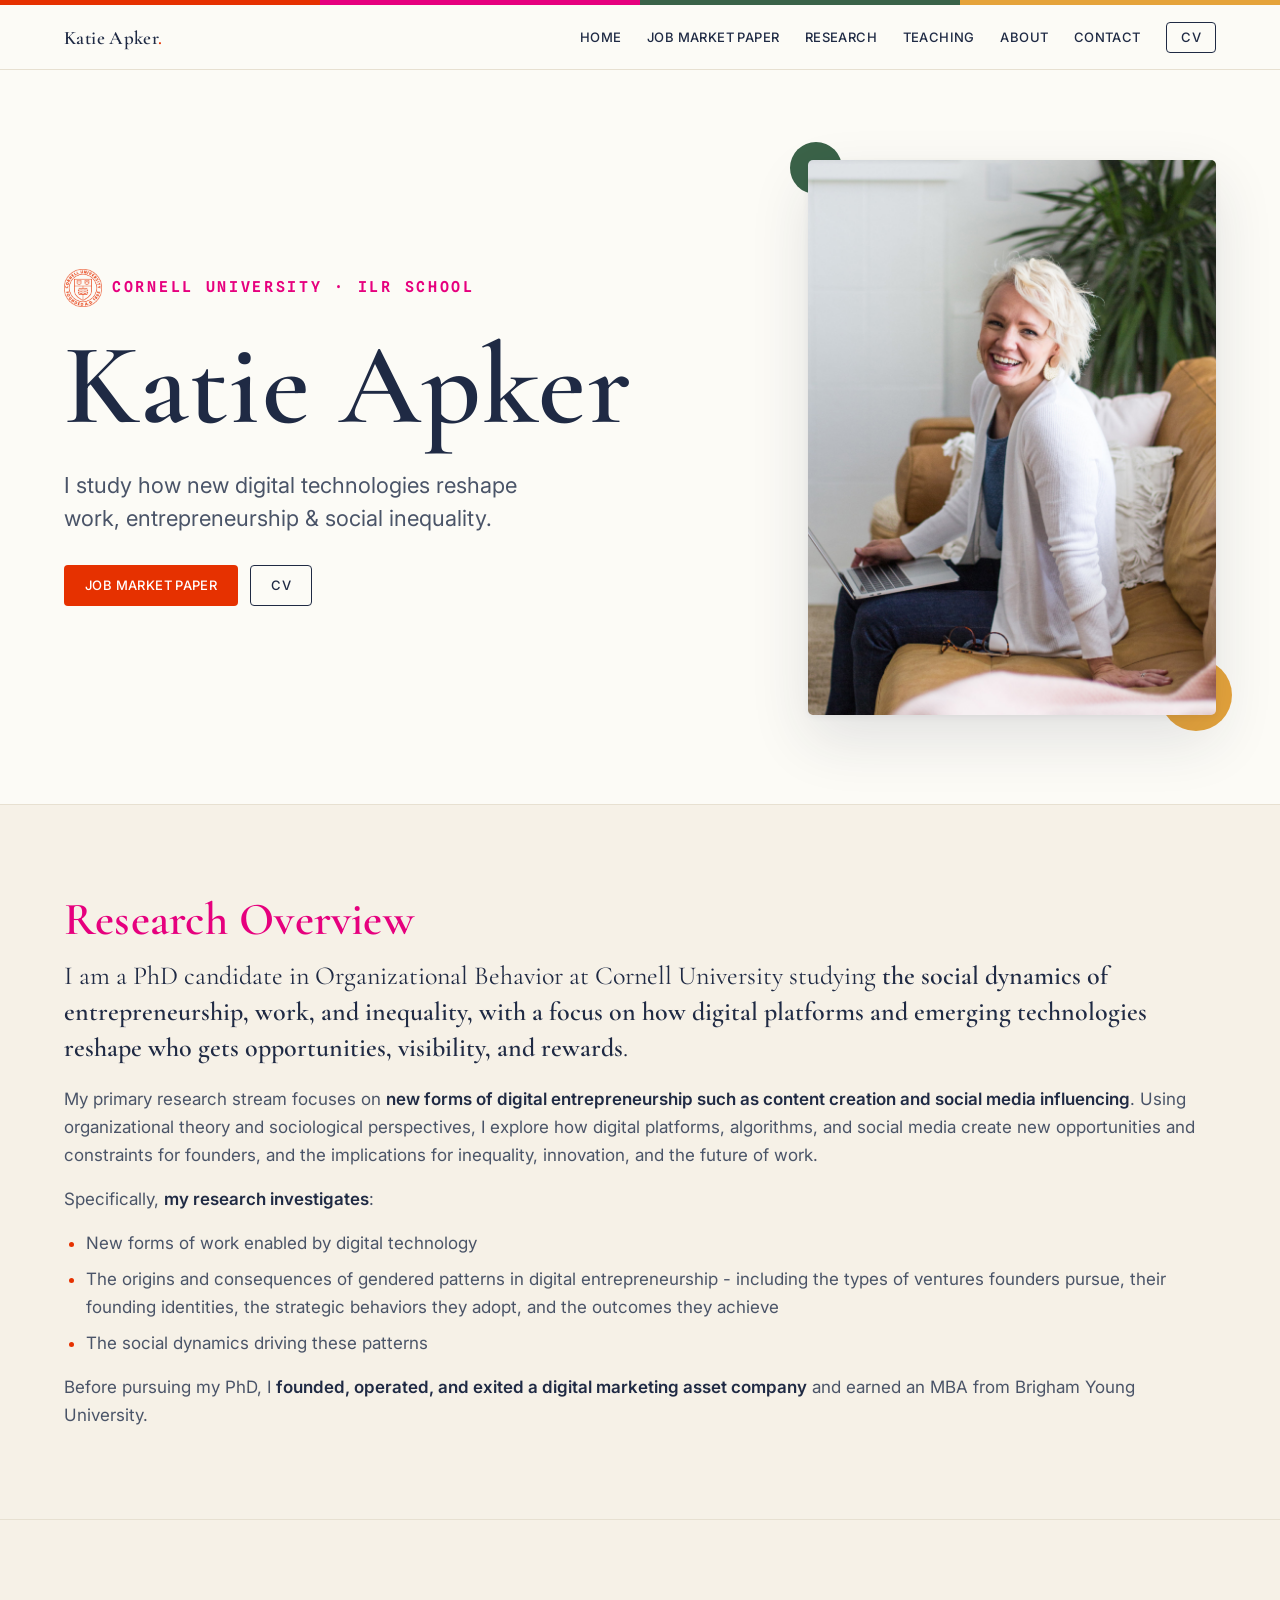
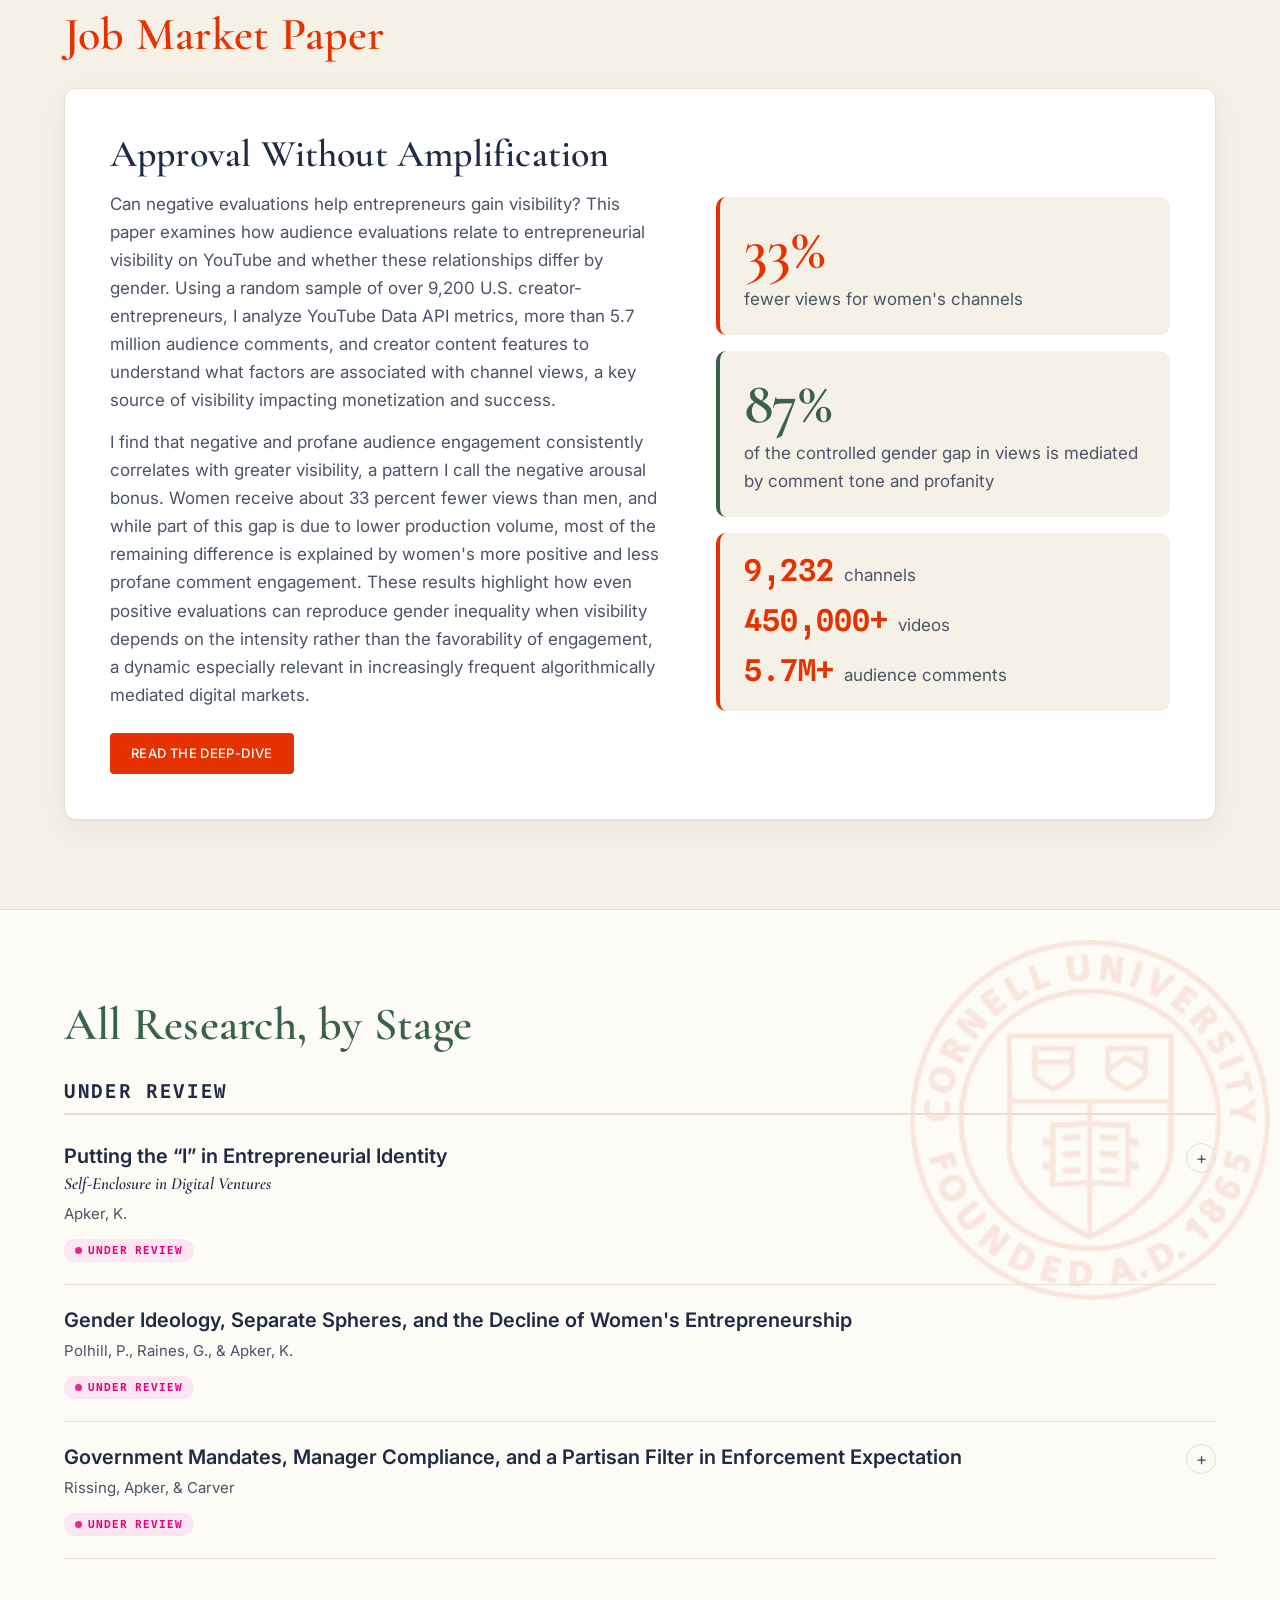
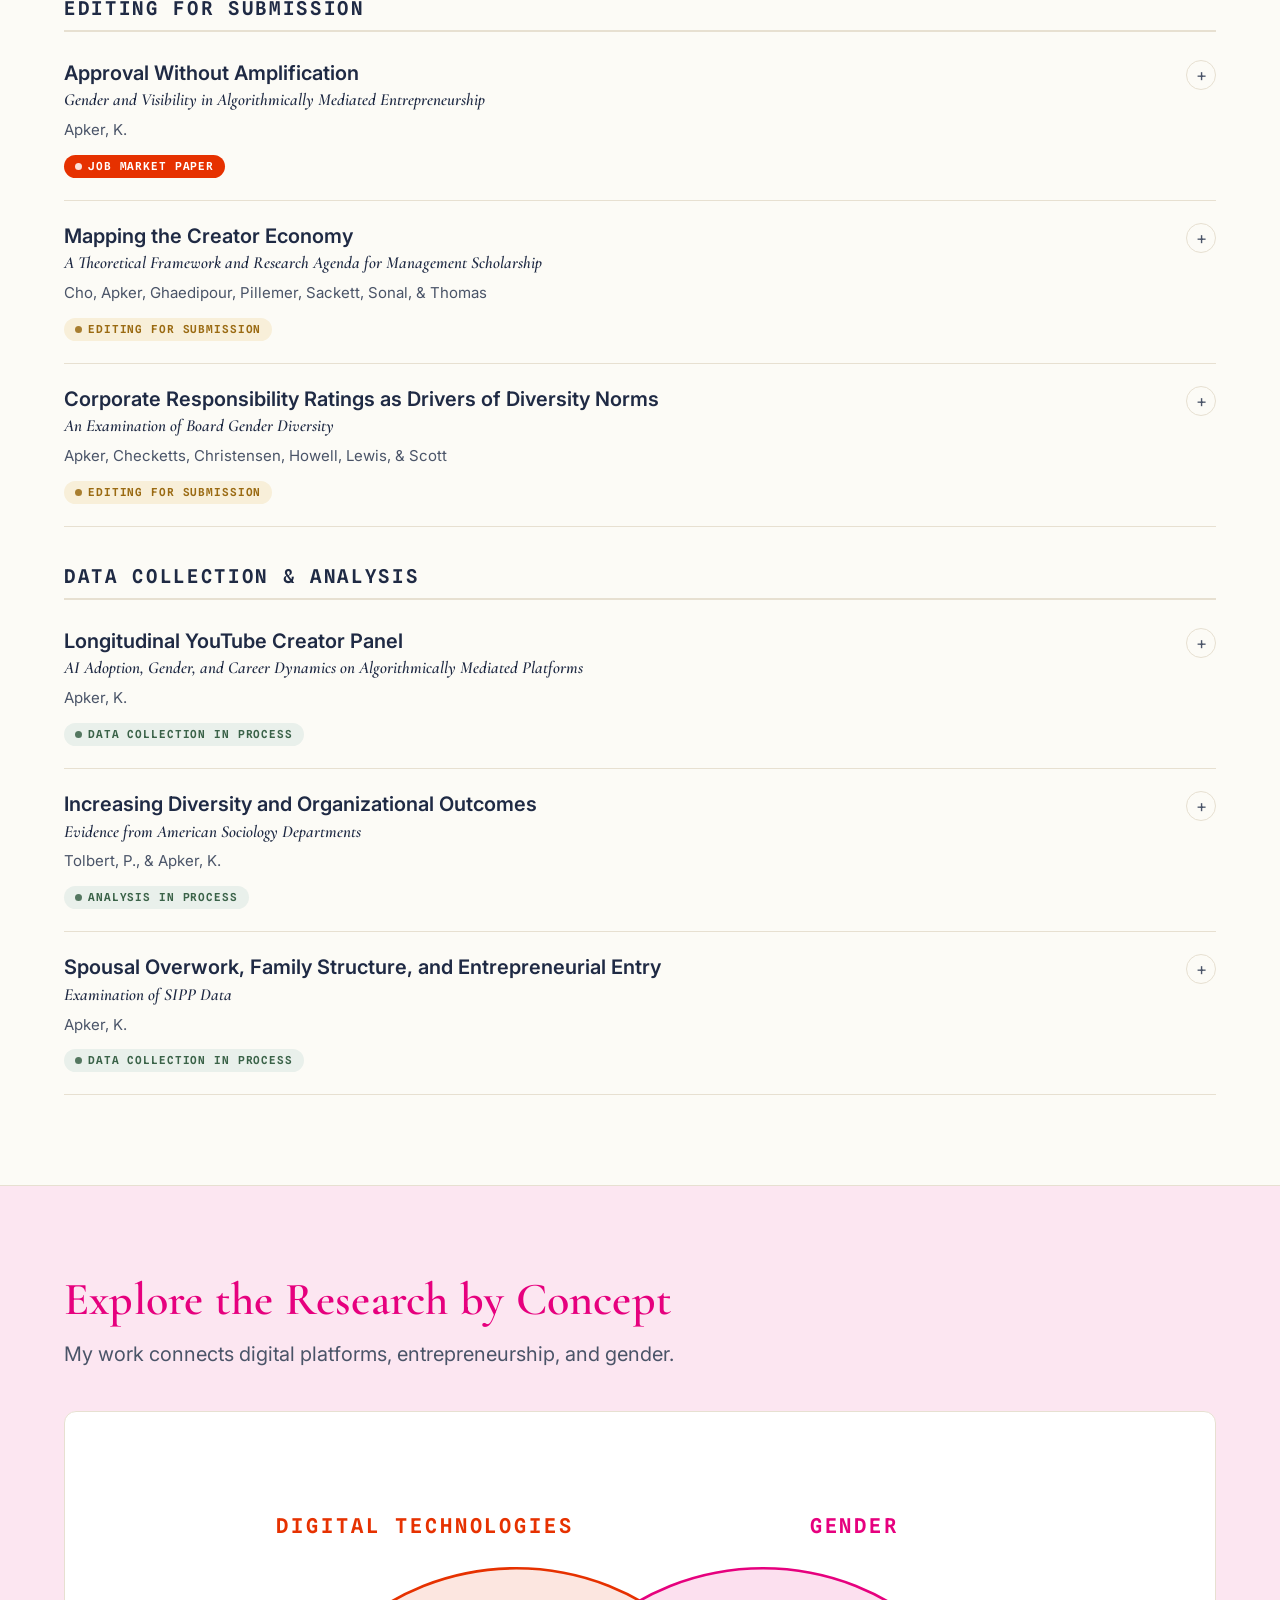
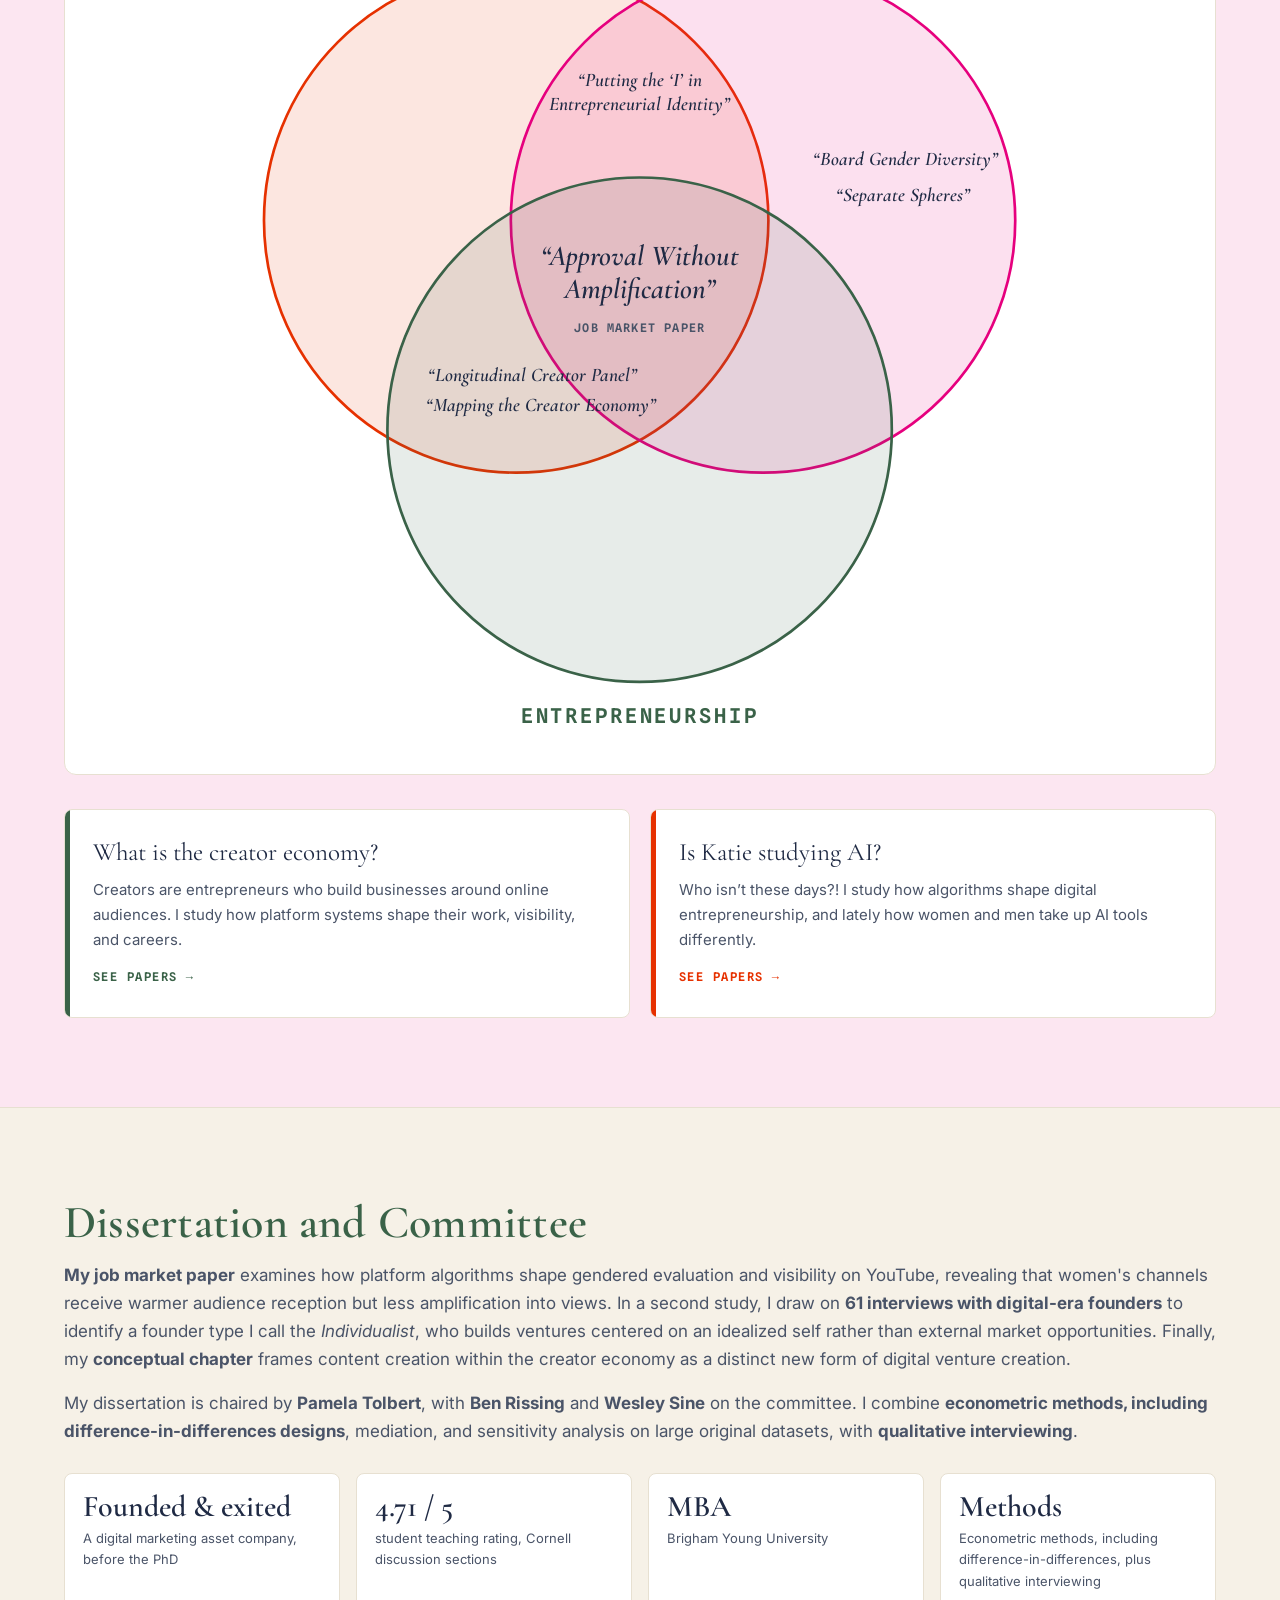
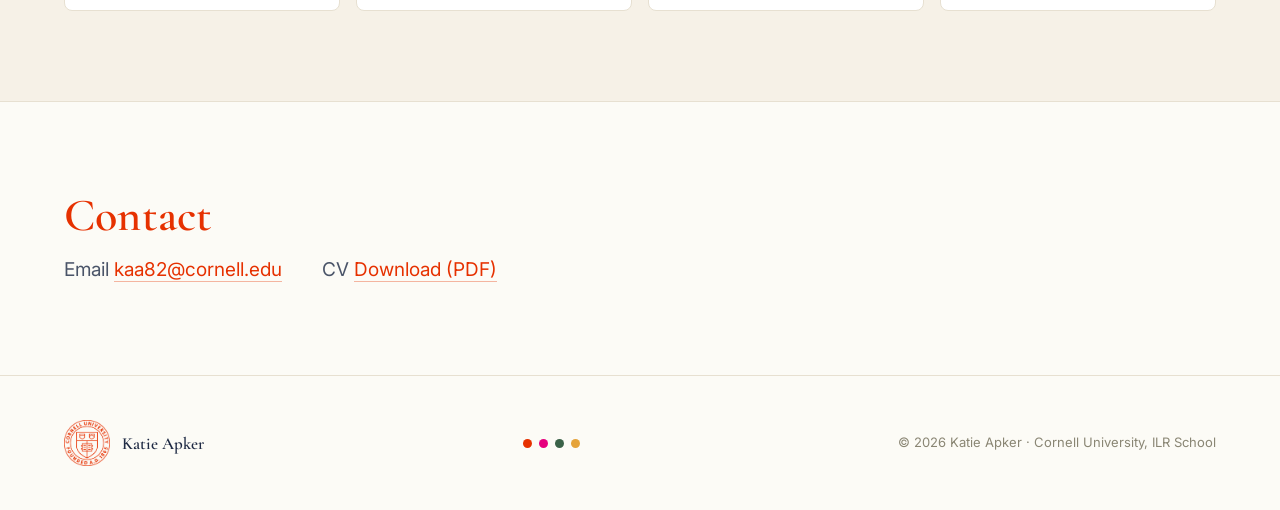
==== index.html @ 68a5a566 "Homepage themes: two cards, creator economy left / AI right - Drop the gender-as-lens card from the " ====
<!DOCTYPE html>
<html lang="en">
<head>
<meta charset="utf-8">
<meta name="viewport" content="width=device-width, initial-scale=1">
<title>Katie Apker · Organizational Behavior, Cornell ILR</title>
<meta name="description" content="Katie Apker is a PhD candidate in Organizational Behavior at Cornell ILR. She studies digital entrepreneurship, creators, platforms like YouTube, and gender and social inequality in visibility and opportunity.">
<link rel="canonical" href="https://katieapker.com/">
<meta property="og:type" content="website">
<meta property="og:title" content="Katie Apker · Organizational Behavior, Cornell ILR">
<meta property="og:description" content="Research on digital entrepreneurship, creators, platforms like YouTube, and gender and social inequality in visibility and opportunity.">
<meta property="og:url" content="https://katieapker.com/">
<meta name="twitter:card" content="summary">
<meta name="google-site-verification" content="N67NgTIcW1wc04hEOGACDMESsX4JkXEU90YLoVrRnqg">
<link rel="preconnect" href="https://fonts.googleapis.com">
<link rel="preconnect" href="https://fonts.gstatic.com" crossorigin>
<link href="https://fonts.googleapis.com/css2?family=Cormorant+Garamond:ital,wght@0,400;0,500;0,600;0,700;1,400;1,500&family=Inter:wght@400;500;600&family=Spline+Sans+Mono:wght@500;600&display=swap" rel="stylesheet">
<link rel="stylesheet" href="/assets/css/site.css?v=18">
<link rel="icon" href="/assets/img/favicon.svg" type="image/svg+xml">
<link rel="apple-touch-icon" href="/assets/img/apple-touch-icon.png">
<script type="application/ld+json">
{
  "@context": "https://schema.org",
  "@type": "Person",
  "name": "Katie Apker",
  "jobTitle": "PhD Candidate, Organizational Behavior",
  "affiliation": { "@type": "CollegeOrUniversity", "name": "Cornell University, ILR School" },
  "url": "https://katieapker.com/",
  "email": "kaa82@cornell.edu",
  "knowsAbout": ["Digital platforms", "Entrepreneurship", "Gender and work", "Algorithmic systems", "Creator economy", "Organizational theory"]
}
</script>
  <!-- Cloudflare Web Analytics --><script type='module' src='https://static.cloudflareinsights.com/beacon.min.js' data-cf-beacon='{"token": "6c766be4ac1c40a4adb0d55293c1055f"}'></script><!-- End Cloudflare Web Analytics -->
  <script defer src="https://stats.katieapker.com/script.js" data-website-id="cbeec50f-258e-40ed-877c-ae85b1d2c6a9"></script>
  <script defer src="/assets/js/track.js"></script>
</head>
<body>
<div class="stripe"><i></i><i></i><i></i><i></i></div>

<nav class="nav">
  <div class="wrap nav-in">
    <a class="wordmark" href="/">Katie Apker<span class="dot">.</span></a>
    <button class="nav-toggle" aria-label="Menu" aria-expanded="false">&#9776;</button>
    <div class="nav-links">
      <a href="/">Home</a>
      <a href="/research/youtube-gender-gap/">Job Market Paper</a>
      <a href="#research">Research</a>
      <a href="/teaching/">Teaching</a>
      <a href="#about">About</a>
      <a href="#contact">Contact</a>
      <a class="nav-cv" href="/assets/cv.pdf" target="_blank" rel="noopener">CV</a>
    </div>
  </div>
</nav>

<!-- ===================== HERO ===================== -->
<header class="hero">
  <div class="wrap hero-grid">
    <div class="reveal in">
      <span class="kicker kicker-brand"><img class="kicker-crest" src="/assets/img/crest.png" alt="Cornell University crest">Cornell University · ILR School</span>
      <h1>Katie Apker</h1>
      <p class="lead">I study how new digital technologies reshape work, entrepreneurship &amp; social inequality.</p>
      <div class="hero-cta">
        <a class="btn btn-solid" href="#jmp">Job Market Paper</a>
        <a class="btn btn-line" href="/assets/cv.pdf" target="_blank" rel="noopener">CV</a>
      </div>
    </div>
    <div class="portrait reveal in"><img src="/assets/img/headshot.jpg" alt="Katie Apker" width="520" height="708"></div>
  </div>
</header>

<!-- ===================== RESEARCH OVERVIEW ===================== -->
<section class="band band-warm snapshot" id="snapshot">
  <div class="wrap">
    <h2 class="section-h reveal hc-pink">Research Overview</h2>
    <p class="reveal">I am a PhD candidate in Organizational Behavior at Cornell University studying <b>the social dynamics of entrepreneurship, work, and inequality, with a focus on how digital platforms and emerging technologies reshape who gets opportunities, visibility, and rewards</b>.</p>
    <div class="prose reveal d1">
      <p>My primary research stream focuses on <b>new forms of digital entrepreneurship such as content creation and social media influencing</b>. Using organizational theory and sociological perspectives, I explore how digital platforms, algorithms, and social media create new opportunities and constraints for founders, and the implications for inequality, innovation, and the future of work.</p>
      <p>Specifically, <b>my research investigates</b>:</p>
      <ul>
        <li>New forms of work enabled by digital technology</li>
        <li>The origins and consequences of gendered patterns in digital entrepreneurship - including the types of ventures founders pursue, their founding identities, the strategic behaviors they adopt, and the outcomes they achieve</li>
        <li>The social dynamics driving these patterns</li>
      </ul>
      <p>Before pursuing my PhD, I <b>founded, operated, and exited a digital marketing asset company</b> and earned an MBA from Brigham Young University.</p>
    </div>
  </div>
</section>

<!-- ===================== JMP SPOTLIGHT ===================== -->
<section class="band band-warm" id="jmp">
  <div class="wrap">
    <h2 class="section-h reveal hc-lava">Job Market Paper</h2>
    <div class="spot reveal">
      <div>
        <h3>Approval Without Amplification</h3>
        <div class="prose">
          <p>Can negative evaluations help entrepreneurs gain visibility? This paper examines how audience evaluations relate to entrepreneurial visibility on YouTube and whether these relationships differ by gender. Using a random sample of over 9,200 U.S. creator-entrepreneurs, I analyze YouTube Data API metrics, more than 5.7 million audience comments, and creator content features to understand what factors are associated with channel views, a key source of visibility impacting monetization and success.</p>
          <p>I find that negative and profane audience engagement consistently correlates with greater visibility, a pattern I call the negative arousal bonus. Women receive about 33 percent fewer views than men, and while part of this gap is due to lower production volume, most of the remaining difference is explained by women's more positive and less profane comment engagement. These results highlight how even positive evaluations can reproduce gender inequality when visibility depends on the intensity rather than the favorability of engagement, a dynamic especially relevant in increasingly frequent algorithmically mediated digital markets.</p>
        </div>
        <div class="spot-cta" style="margin-top:24px">
          <a class="btn btn-solid" href="/research/youtube-gender-gap/">Read the deep-dive</a>
        </div>
      </div>
      <div class="statpair">
        <div class="bigstat"><div class="n"><span data-count="33" data-suffix="%">33%</span></div><div class="d">fewer views for women's channels</div></div>
        <div class="bigstat resolved"><div class="n">87%</div><div class="d">of the controlled gender gap in views is mediated by comment tone and profanity</div></div>
        <div class="bigstat">
          <div class="rowstat"><span class="rn">9,232</span><span class="rl">channels</span></div>
          <div class="rowstat"><span class="rn">450,000+</span><span class="rl">videos</span></div>
          <div class="rowstat"><span class="rn">5.7M+</span><span class="rl">audience comments</span></div>
        </div>
      </div>
    </div>
  </div>
</section>

<!-- ===================== ALL RESEARCH (BY STATUS) ===================== -->
<section class="band" id="research">
  <img class="wm" src="/assets/img/crest.png" alt="">
  <div class="wrap">
    <h2 class="section-h reveal hc-green">All Research, by Stage</h2>

    <div class="statusgroup reveal" style="margin-top:34px">
      <div class="group-h">Under review</div>
      <details class="paper">
        <summary class="paper-head">
          <div>
            <div class="t">Putting the &ldquo;I&rdquo; in Entrepreneurial Identity</div>
            <div class="st">Self-Enclosure in Digital Ventures</div>
            <div class="a">Apker, K.</div>
            <div class="meta"><span class="tag review">Under review</span></div>
          </div>
          <span class="expand-ico" aria-hidden="true">+</span>
        </summary>
        <div class="paper-body-in">
          <div>
            <p>How digital entrepreneurs' individualist or collective founder identity shapes the opportunities they pursue online, and how that identity is gendered.</p>
            <div class="paper-actions"><a class="btn btn-line btn-sm" href="/research/founder-identity/">Open paper page</a></div>
          </div>
        </div>
      </details>
      <div class="paper">
        <div class="paper-head nolink">
          <div>
            <div class="t">Gender Ideology, Separate Spheres, and the Decline of Women's Entrepreneurship</div>
            <div class="a">Polhill, P., Raines, G., &amp; Apker, K.</div>
            <div class="meta"><span class="tag review">Under review</span></div>
          </div>
        </div>
      </div>
      <details class="paper">
        <summary class="paper-head">
          <div>
            <div class="t">Government Mandates, Manager Compliance, and a Partisan Filter in Enforcement Expectation</div>
            <div class="a">Rissing, Apker, &amp; Carver</div>
            <div class="meta"><span class="tag review">Under review</span></div>
          </div>
          <span class="expand-ico" aria-hidden="true">+</span>
        </summary>
        <div class="paper-body-in"><div><p>How managers' political views shape their expectations about enforcement and their compliance with government mandates.</p></div></div>
      </details>
    </div>

    <div class="statusgroup reveal">
      <div class="group-h">Editing for submission</div>
      <details class="paper">
        <summary class="paper-head">
          <div>
            <div class="t">Approval Without Amplification</div>
            <div class="st">Gender and Visibility in Algorithmically Mediated Entrepreneurship</div>
            <div class="a">Apker, K.</div>
            <div class="meta"><span class="tag jmp">Job Market Paper</span></div>
          </div>
          <span class="expand-ico" aria-hidden="true">+</span>
        </summary>
        <div class="paper-body-in">
          <div>
            <p>Negative and profane audience engagement on YouTube is linked to greater visibility, a negative arousal bonus. Women receive about 33 percent fewer views than men, largely accounted for by their channels attracting more positive and less profane comments, which are less rewarded by engagement-optimizing algorithms.</p>
            <div class="paper-actions"><a class="btn btn-solid btn-sm" href="/research/youtube-gender-gap/">Open the deep-dive</a></div>
          </div>
        </div>
      </details>
      <details class="paper">
        <summary class="paper-head">
          <div>
            <div class="t">Mapping the Creator Economy</div>
            <div class="st">A Theoretical Framework and Research Agenda for Management Scholarship</div>
            <div class="a">Cho, Apker, Ghaedipour, Pillemer, Sackett, Sonal, &amp; Thomas</div>
            <div class="meta"><span class="tag editing">Editing for submission</span></div>
          </div>
          <span class="expand-ico" aria-hidden="true">+</span>
        </summary>
        <div class="paper-body-in"><div><p>A framework for management researchers studying the creator economy: what defines the field, why it matters, and which questions remain open.</p></div></div>
      </details>
      <details class="paper">
        <summary class="paper-head">
          <div>
            <div class="t">Corporate Responsibility Ratings as Drivers of Diversity Norms</div>
            <div class="st">An Examination of Board Gender Diversity</div>
            <div class="a">Apker, Checketts, Christensen, Howell, Lewis, &amp; Scott</div>
            <div class="meta"><span class="tag editing">Editing for submission</span></div>
          </div>
          <span class="expand-ico" aria-hidden="true">+</span>
        </summary>
        <div class="paper-body-in"><div><p>Whether corporate social responsibility ratings push all boards, or just some boards, toward adding more women.</p></div></div>
      </details>
    </div>

    <div class="statusgroup reveal">
      <div class="group-h">Data collection &amp; analysis</div>
      <details class="paper">
        <summary class="paper-head">
          <div>
            <div class="t">Longitudinal YouTube Creator Panel</div>
            <div class="st">AI Adoption, Gender, and Career Dynamics on Algorithmically Mediated Platforms</div>
            <div class="a">Apker, K.</div>
            <div class="meta"><span class="tag field">Data collection in process</span></div>
          </div>
          <span class="expand-ico" aria-hidden="true">+</span>
        </summary>
        <div class="paper-body-in"><div><p>A panel following YouTube creators over time as AI tools enter their work, with attention to career effects for women and men.</p></div></div>
      </details>
      <details class="paper">
        <summary class="paper-head">
          <div>
            <div class="t">Increasing Diversity and Organizational Outcomes</div>
            <div class="st">Evidence from American Sociology Departments</div>
            <div class="a">Tolbert, P., &amp; Apker, K.</div>
            <div class="meta"><span class="tag field">Analysis in process</span></div>
          </div>
          <span class="expand-ico" aria-hidden="true">+</span>
        </summary>
        <div class="paper-body-in"><div><p>How the link between workforce diversity and organizational outcomes has changed across decades.</p></div></div>
      </details>
      <details class="paper">
        <summary class="paper-head">
          <div>
            <div class="t">Spousal Overwork, Family Structure, and Entrepreneurial Entry</div>
            <div class="st">Examination of SIPP Data</div>
            <div class="a">Apker, K.</div>
            <div class="meta"><span class="tag field">Data collection in process</span></div>
          </div>
          <span class="expand-ico" aria-hidden="true">+</span>
        </summary>
        <div class="paper-body-in"><div><p>Whether one spouse's long work hours change the other spouse's likelihood of starting a business, and how that pattern differs by gender.</p></div></div>
      </details>
    </div>

  </div>
</section>

<!-- ===================== EXPLORE BY THEME ===================== -->
<section class="band band-pink" id="themes">
  <div class="wrap">
    <h2 class="section-h reveal hc-pink">Explore the Research by Concept</h2>
    <p class="section-lede reveal">My work connects digital platforms, entrepreneurship, and gender.</p>
    <!-- how it connects: venn -->
    <div class="connect reveal">
      <div class="venn-wrap">
        <svg class="venn" viewBox="0 0 1000 800" role="img" aria-label="Venn diagram of three research threads: AI and the future of work, gender as a lens, and the creator economy. The job market paper, Approval Without Amplification, sits at the center of all three. The Longitudinal Creator Panel and Mapping the Creator Economy sit where AI meets the creator economy. Putting the I in Entrepreneurial Identity, Board Gender Diversity, and Separate Spheres sit in the gender thread.">
          <g style="mix-blend-mode:multiply">
            <circle cx="385" cy="320" r="235" fill="#E63100" fill-opacity=".12" stroke="#E63100" stroke-width="2.5"></circle>
            <circle cx="615" cy="320" r="235" fill="#E6007E" fill-opacity=".12" stroke="#E6007E" stroke-width="2.5"></circle>
            <circle cx="500" cy="515" r="235" fill="#3A6248" fill-opacity=".12" stroke="#3A6248" stroke-width="2.5"></circle>
          </g>
          <text class="vt" x="300" y="52" text-anchor="middle" fill="#E63100">Digital technologies</text>
          <text class="vt" x="700" y="52" text-anchor="middle" fill="#E6007E">Gender</text>
          <text class="vt" x="500" y="788" text-anchor="middle" fill="#3A6248">Entrepreneurship</text>

          <a href="/research/youtube-gender-gap/">
            <text class="vjmp" x="500" y="362" text-anchor="middle">&#8220;Approval Without<tspan x="500" dy="30">Amplification&#8221;</tspan></text>
            <text class="vp-sub" x="500" y="424" text-anchor="middle">Job market paper</text>
          </a>

          <text class="vp" x="400" y="470" text-anchor="middle">&#8220;Longitudinal Creator Panel&#8221;</text>
          <text class="vp" x="408" y="498" text-anchor="middle">&#8220;Mapping the Creator Economy&#8221;</text>

          <a href="/research/founder-identity/">
            <text class="vp" x="500" y="195" text-anchor="middle">&#8220;Putting the &#8216;I&#8217; in<tspan x="500" dy="22">Entrepreneurial Identity&#8221;</tspan></text>
          </a>
          <text class="vp" x="748" y="268" text-anchor="middle">&#8220;Board Gender Diversity&#8221;</text>
          <text class="vp" x="745" y="302" text-anchor="middle">&#8220;Separate Spheres&#8221;</text>
        </svg>
      </div>
    </div>
    <div class="theme-grid">
      <a class="theme-card reveal" data-accent="green" href="/themes/creator-economy/">
        <span class="swatch"></span>
        <div class="q">What is the creator economy?</div>
        <div class="d">Creators are entrepreneurs who build businesses around online audiences. I study how platform systems shape their work, visibility, and careers.</div>
        <div class="go">See papers →</div>
      </a>
      <a class="theme-card reveal d1" data-accent="lava" href="/themes/ai-and-work/">
        <span class="swatch"></span>
        <div class="q">Is Katie studying AI?</div>
        <div class="d">Who isn’t these days?! I study how algorithms shape digital entrepreneurship, and lately how women and men take up AI tools differently.</div>
        <div class="go">See papers →</div>
      </a>
    </div>
  </div>
</section>

<!-- ===================== ABOUT ===================== -->
<section class="band band-warm" id="about">
  <div class="wrap">
    <h2 class="section-h reveal hc-green">Dissertation and Committee</h2>
    <div class="lede-prose reveal" style="max-width:none">
      <p><b>My job market paper</b> examines how platform algorithms shape gendered evaluation and visibility on YouTube, revealing that women's channels receive warmer audience reception but less amplification into views. In a second study, I draw on <b>61 interviews with digital-era founders</b> to identify a founder type I call the <i>Individualist</i>, who builds ventures centered on an idealized self rather than external market opportunities. Finally, my <b>conceptual chapter</b> frames content creation within the creator economy as a distinct new form of digital venture creation.</p>
      <p>My dissertation is chaired by <b>Pamela Tolbert</b>, with <b>Ben Rissing</b> and <b>Wesley Sine</b> on the committee. I combine <b>econometric methods, including difference-in-differences designs</b>, mediation, and sensitivity analysis on large original datasets, with <b>qualitative interviewing</b>.</p>
    </div>
    <div class="facts reveal d1">
      <div class="fact"><div class="n">Founded &amp; exited</div><div class="l">A digital marketing asset company, before the PhD</div></div>
      <div class="fact"><div class="n">4.71 / 5</div><div class="l">student teaching rating, Cornell discussion sections</div></div>
      <div class="fact"><div class="n">MBA</div><div class="l">Brigham Young University</div></div>
      <div class="fact"><div class="n">Methods</div><div class="l">Econometric methods, including difference-in-differences, plus qualitative interviewing</div></div>
    </div>
  </div>
</section>

<!-- ===================== CONTACT ===================== -->
<section class="band" id="contact">
  <div class="wrap">
    <h2 class="section-h reveal hc-lava">Contact</h2>
    <div class="contact-row reveal">
      <span>Email <a href="mailto:kaa82@cornell.edu">kaa82@cornell.edu</a></span>
      <span>CV <a href="/assets/cv.pdf" target="_blank" rel="noopener">Download (PDF)</a></span>
    </div>
  </div>
</section>

<footer class="footer">
  <div class="wrap footer-in">
    <span class="mark"><img src="/assets/img/crest.png" alt="Cornell University">Katie Apker</span>
    <div class="dots"><i></i><i></i><i></i><i></i></div>
    <span class="c">© <span data-year></span> Katie Apker · Cornell University, ILR School</span>
  </div>
</footer>

<script src="/assets/js/jmp-data.js"></script>
<script src="/assets/js/site.js" defer></script>
</body>
</html>
---- assets/css/site.css ----
/* ==========================================================================
   site.css — katieapker.com
   Direction: editorial, warm, full-bleed. Cormorant Garamond display +
   Inter body, on warm cream with navy ink. C-brand accents (lava / pink /
   green / marigold) carry interaction, status, and theme color-coding.
   Dynamic but always paired with an instantly legible static layer.
   ========================================================================== */

:root {
  /* surface + ink */
  --bg:        #FCFBF6;   /* warm near-white */
  --bg-2:      #F6F1E7;   /* warm band */
  --card:      #FFFFFF;
  --ink:       #1F2A44;   /* navy ink */
  --ink-soft:  #4A5468;
  --ink-faint: #8A8674;
  --rule:      #E7E0D1;   /* warm hairline */
  --rule-soft: #F0EADC;

  /* C-brand accents */
  --lava:      #E63100;   /* primary action + links + "the gap" */
  --lava-deep: #C42A00;
  --lava-wash: #FBEAE3;
  --pink:      #E6007E;   /* under-review tag, highlight */
  --pink-wash: #FCE6F1;
  --green:     #3A6248;   /* "explained / resolved", data tag */
  --green-wash:#E9F0EB;
  --marigold:  #E5A33A;   /* editing-for-submission tag, accent */
  --marigold-wash:#F8EFD9;
  --night:     #1A2030;   /* dark mechanism band */
  --night-ink: #ECE7DA;

  --font-display: "Cormorant Garamond", Georgia, serif;
  --font-body: "Inter", -apple-system, BlinkMacSystemFont, sans-serif;
  --font-mono: "Spline Sans Mono", ui-monospace, SFMono-Regular, monospace;

  --maxw: 1280px;        /* full-bleed bands; generous inner width */
  --prose: 68ch;
  --pad: clamp(20px, 5vw, 72px);
  --r: 4px;
  --shadow: 0 1px 2px rgba(31,42,68,.04), 0 8px 28px rgba(31,42,68,.06);
  --shadow-lg: 0 2px 6px rgba(31,42,68,.06), 0 24px 60px rgba(31,42,68,.12);
}

*, *::before, *::after { box-sizing: border-box; }
* { margin: 0; }
html { scroll-behavior: smooth; -webkit-text-size-adjust: 100%; }
@media (prefers-reduced-motion: reduce) {
  html { scroll-behavior: auto; }
  *, *::before, *::after { animation: none !important; transition: none !important; }
}

body {
  font-family: var(--font-body);
  font-size: 17px;
  line-height: 1.65;
  color: var(--ink-soft);
  background: var(--bg);
  -webkit-font-smoothing: antialiased;
  text-rendering: optimizeLegibility;
}

h1, h2, h3, h4 { color: var(--ink); font-family: var(--font-display); font-weight: 600; line-height: 1.06; letter-spacing: .005em; }
a { color: var(--lava); text-decoration: none; }
a:hover { color: var(--lava-deep); }
img { max-width: 100%; display: block; }
em { font-style: italic; }
.hl { font-style: italic; color: var(--lava); }
strong { color: var(--ink); font-weight: 600; }

/* visible keyboard focus */
a:focus-visible, button:focus-visible, summary:focus-visible, .dstep:focus-visible, .ro:focus-visible { outline: 2px solid var(--lava); outline-offset: 2px; }

/* ---------- layout ---------- */
.wrap { width: 100%; max-width: var(--maxw); margin: 0 auto; padding-inline: var(--pad); }
.band { padding-block: clamp(48px, 7vw, 104px); border-top: 1px solid var(--rule); position: relative; }
.band.tight { padding-block: clamp(36px, 5vw, 64px); }
.band-warm { background: var(--bg-2); }
.kicker { font: 600 15px/1 var(--font-mono); letter-spacing: .18em; text-transform: uppercase; color: var(--pink); margin-bottom: 18px; display: inline-block; }
.section-h { font-size: clamp(30px, 4vw, 46px); margin-bottom: 14px; }
/* colored section headings + pink band (Katie 2026-07-06) */
.hc-pink { color: var(--pink); }
.hc-lava { color: var(--lava); }
.hc-green { color: var(--green); }
.band-pink { background: var(--pink-wash); }
.section-lede { font-size: clamp(17px, 1.6vw, 20px); max-width: var(--prose); color: var(--ink-soft); }

/* ---------- top stripe + nav ---------- */
.stripe { display: flex; height: 5px; }
.stripe i { flex: 1; }
.stripe i:nth-child(1){ background: var(--lava); }
.stripe i:nth-child(2){ background: var(--pink); }
.stripe i:nth-child(3){ background: var(--green); }
.stripe i:nth-child(4){ background: var(--marigold); }

.nav { position: sticky; top: 0; z-index: 50; background: color-mix(in srgb, var(--bg) 88%, transparent); backdrop-filter: blur(10px); border-bottom: 1px solid var(--rule); }
.nav-in { display: flex; align-items: center; justify-content: space-between; height: 64px; }
.wordmark { font: 600 19px/1 var(--font-display); letter-spacing: .02em; color: var(--ink); }
.wordmark .dot { color: var(--lava); }
.nav-links { display: flex; gap: clamp(14px, 2vw, 30px); align-items: center; }
.nav-links a { font: 500 13px/1 var(--font-body); letter-spacing: .03em; text-transform: uppercase; color: var(--ink); }
.nav-links a:hover { color: var(--lava); }
.nav-cv { border: 1px solid var(--ink); border-radius: var(--r); padding: 8px 14px; }
.nav-cv:hover { border-color: var(--lava); }
.nav-toggle { display: none; background: none; border: 0; font-size: 22px; color: var(--ink); cursor: pointer; }

/* ---------- buttons ---------- */
.btn { display: inline-flex; align-items: center; gap: 8px; font: 500 13px/1 var(--font-body); letter-spacing: .03em; text-transform: uppercase; padding: 13px 20px; border-radius: var(--r); border: 1px solid transparent; cursor: pointer; transition: transform .12s ease, background .15s, border-color .15s, color .15s; }
.btn:hover { transform: translateY(-1px); }
.btn-solid { background: var(--lava); color: #fff; }
.btn-solid:hover { background: var(--lava-deep); color: #fff; }
.btn-ink { background: var(--ink); color: #fff; }
.btn-ink:hover { background: #101a30; color:#fff; }
.btn-line { border-color: var(--ink); color: var(--ink); background: transparent; }
.btn-line:hover { border-color: var(--lava); color: var(--lava); }
.btn-sm { padding: 9px 14px; font-size: 12px; }

/* ---------- hero ---------- */
.hero { padding-block: clamp(48px, 7vw, 96px); position: relative; overflow: hidden; }
.hero-grid { display: grid; grid-template-columns: 1.25fr .75fr; gap: clamp(32px, 5vw, 72px); align-items: center; }
.hero h1 { font-size: clamp(58px, 9vw, 118px); font-weight: 600; letter-spacing: .01em; color: var(--ink); }
.hero .lead { margin-top: 22px; font-size: clamp(18px, 1.8vw, 22px); color: var(--ink-soft); max-width: 34ch; line-height: 1.5; }
.hero .lead b { color: var(--ink); font-weight: 600; }
.hero-cta { display: flex; gap: 12px; margin-top: 30px; flex-wrap: wrap; }
.portrait { position: relative; }
.portrait img { width: 100%; height: auto; border-radius: 5px; filter: saturate(1.03); box-shadow: var(--shadow-lg); }
.portrait::after { content:""; position:absolute; right:-16px; bottom:-16px; width:72px; height:72px; background:var(--marigold); border-radius:50%; z-index:-1; }
.portrait::before { content:""; position:absolute; left:-18px; top:-18px; width:52px; height:52px; background:var(--green); border-radius:50%; z-index:-1; }

/* the 15-second version */
.snapshot p { font-size: clamp(19px, 2.1vw, 26px); font-family: var(--font-display); color: var(--ink); line-height: 1.4; max-width: none; }
.snapshot .prose { max-width: none; margin-top: 18px; }
.snapshot .prose p, .snapshot .prose li { font-family: var(--font-body); font-size: 17px; line-height: 1.65; color: var(--ink-soft); }
.snapshot .prose p { margin-bottom: 16px; max-width: none; }
.snapshot .prose ul { padding-left: 22px; margin: 0 0 16px; }
.snapshot .prose li { margin: 8px 0; }
.snapshot .prose li::marker { color: var(--lava); }
.snapshot .prose b, .snapshot > .wrap > p b { color: var(--ink); font-weight: 600; }

/* ---------- theme cards ---------- */
.theme-grid { display: grid; grid-template-columns: repeat(auto-fit, minmax(260px, 1fr)); gap: 20px; margin-top: 34px; }
.theme-card { display: block; background: var(--card); border: 1px solid var(--rule); border-radius: 8px; padding: 28px; transition: transform .15s, box-shadow .2s, border-color .2s; position: relative; overflow: hidden; }
.theme-card:hover { transform: translateY(-3px); box-shadow: var(--shadow-lg); border-color: transparent; }
.theme-card .q { font-family: var(--font-display); font-size: 25px; color: var(--ink); line-height: 1.15; margin-bottom: 12px; }
.theme-card .d { font-size: 15px; color: var(--ink-soft); }
.theme-card .go { margin-top: 18px; font: 600 12px/1 var(--font-mono); letter-spacing: .12em; text-transform: uppercase; color: var(--lava); display: inline-flex; gap: 6px; }
.theme-card .swatch { position:absolute; inset: 0 auto 0 0; width: 5px; }
.theme-card[data-accent="lava"] .swatch{ background: var(--lava);} .theme-card[data-accent="lava"] .go{color:var(--lava);}
.theme-card[data-accent="pink"] .swatch{ background: var(--pink);} .theme-card[data-accent="pink"] .go{color:var(--pink);}
.theme-card[data-accent="green"] .swatch{ background: var(--green);} .theme-card[data-accent="green"] .go{color:var(--green);}

/* ---------- JMP spotlight ---------- */
.spot { display: grid; grid-template-columns: 1.1fr .9fr; gap: clamp(28px, 4vw, 56px); align-items: center; background: var(--card); border: 1px solid var(--rule); border-radius: 12px; padding: clamp(26px, 3.5vw, 48px); box-shadow: var(--shadow); margin-top: 30px; }
.spot h3 { font-size: clamp(26px, 3vw, 38px); line-height: 1.1; margin-bottom: 14px; }
.spot .hook { font-size: 18px; color: var(--ink-soft); margin-bottom: 22px; }
.spot-cta { display: flex; gap: 12px; flex-wrap: wrap; }
.statpair { display: grid; gap: 16px; }
.bigstat { background: var(--bg-2); border-radius: 10px; padding: 22px 24px; border-left: 4px solid var(--lava); }
.bigstat.resolved { border-left-color: var(--green); }
.bigstat .n { font: 600 clamp(40px,5vw,60px)/1 var(--font-display); color: var(--lava); letter-spacing:-.01em; }
.bigstat.resolved .n { color: var(--green); }
.bigstat .d { font-size: 17px; color: var(--ink-soft); margin-top: 6px; }
.bigstat .rowstat { display: flex; align-items: baseline; gap: 10px; }
.bigstat .rowstat + .rowstat { margin-top: 16px; }
.bigstat .rn { font: 600 clamp(22px,2.6vw,30px)/1 var(--font-mono); color: var(--lava); white-space: nowrap; }
.bigstat .rl { font-size: 17px; color: var(--ink-soft); }

/* generic prose blocks (spotlight, teaching, docs) */
.prose p { margin: 0 0 14px; }
.prose p:last-child { margin-bottom: 0; }
.prose ul { padding-left: 22px; margin: 0 0 16px; }
.prose li { margin: 8px 0; }
.prose li::marker { color: var(--lava); }
.prose b { color: var(--ink); font-weight: 600; }

/* student quote cards */
.quote-grid { display: grid; grid-template-columns: repeat(2, 1fr); gap: 20px; margin-top: 34px; }
.quote-card { background: var(--card); border: 1px solid var(--rule); border-left: 4px solid var(--pink); border-radius: 10px; padding: 26px 28px; margin: 0; }
.quote-card p { font-family: var(--font-display); font-style: italic; font-size: clamp(19px, 2vw, 23px); line-height: 1.4; color: var(--ink); }
.quote-card figcaption { margin-top: 14px; font: 600 12px/1.4 var(--font-mono); letter-spacing: .12em; text-transform: uppercase; color: var(--ink-soft); }
@media (max-width: 720px) { .quote-grid { grid-template-columns: 1fr; } }

/* homepage mini decomposition bar */
#home-decomp { display: block; margin: 6px 0 22px; }
#home-decomp .hd-kicker { font: 600 12px/1 var(--font-mono); letter-spacing: .12em; text-transform: uppercase; color: var(--lava); margin-bottom: 10px; display: block; }
#home-decomp .bar-track { position: relative; height: 44px; background: var(--bg-2); border-radius: 8px; overflow: hidden; border: 1px solid var(--rule); }
#home-decomp .bar-fill { position: absolute; inset: 0 auto 0 0; width: 100%; background: linear-gradient(90deg, var(--lava), #ff5a2b); transition: width .7s cubic-bezier(.22,.61,.36,1); display: flex; align-items: center; }
#home-decomp .bar-fill .pct { color: #fff; font: 600 16px/1 var(--font-mono); padding-left: 14px; white-space: nowrap; }
#home-decomp .hd-cap { font-size: 13px; color: var(--ink-soft); margin-top: 8px; }
#home-decomp .hd-cap strong { color: var(--ink); }

/* ---------- paper portfolio ---------- */
.statusgroup + .statusgroup { margin-top: 40px; }
.group-h { font: 600 19px/1 var(--font-mono); letter-spacing: .14em; text-transform: uppercase; color: var(--ink); margin-bottom: 6px; padding-bottom: 12px; border-bottom: 2px solid var(--rule); }
.paper { border-bottom: 1px solid var(--rule); }
.paper-head { display: flex; gap: 18px; align-items: flex-start; justify-content: space-between; padding: 22px 0; cursor: pointer; }
.paper-head.nolink { cursor: default; }
.paper .t { font: 600 20px/1.32 var(--font-body); color: var(--ink); }
.paper .st { font: 600 italic 17px/1.35 var(--font-display); color: var(--ink); margin-top: 3px; }
.paper .a { font-size: 15px; color: var(--ink-soft); margin-top: 6px; }
.paper .meta { display: flex; align-items: center; gap: 12px; margin-top: 12px; flex-wrap: wrap; }
.expand-ico { flex: none; width: 30px; height: 30px; border: 1px solid var(--rule); border-radius: 50%; display: grid; place-items: center; color: var(--ink-soft); transition: transform .2s, background .2s, color .2s; }
.paper-head[aria-expanded="true"] .expand-ico { transform: rotate(45deg); background: var(--ink); color: #fff; border-color: var(--ink); }
details.paper > summary { list-style: none; }
details.paper > summary::-webkit-details-marker { display: none; }
details.paper[open] .expand-ico { transform: rotate(45deg); background: var(--ink); color: #fff; border-color: var(--ink); }
.paper-body-in { padding: 0 0 26px; display: grid; grid-template-columns: 1.3fr .7fr; gap: 28px; }
.paper-body p { margin-bottom: 12px; }
.paper-body .figwrap { background: var(--bg-2); border-radius: 8px; padding: 12px; align-self: start; }
.paper-body .figwrap img { border-radius: 4px; }
.paper-actions { display:flex; gap:10px; flex-wrap:wrap; margin-top: 6px; }

/* status tags */
.tag { display: inline-flex; align-items: center; gap: 6px; font: 600 11px/1 var(--font-mono); letter-spacing: .08em; text-transform: uppercase; padding: 6px 11px; border-radius: 100px; }
.tag::before { content:""; width:7px; height:7px; border-radius:50%; background: currentColor; opacity:.85;}
.tag.jmp     { background: var(--lava); color:#fff; }
.tag.jmp::before{ background:#fff; }
.tag.review  { background: var(--pink-wash); color: var(--pink); }
.tag.editing { background: var(--marigold-wash); color: #9a6a12; }
.tag.field   { background: var(--green-wash); color: var(--green); }

/* connection map */
.connect { margin-top: 40px; background: var(--card); border: 1px solid var(--rule); border-radius: 12px; padding: clamp(22px,3vw,40px); }
.connect-grid { display: grid; grid-template-columns: repeat(3,1fr); gap: 18px; margin-top: 18px; }
.connect-col h4 { font-size: 20px; margin-bottom: 6px; }
.connect-col .accent { height: 4px; width: 42px; border-radius: 4px; margin-bottom: 12px; }
.connect-col ul { list-style: none; padding: 0; }
.connect-col li { font-size: 15px; padding: 7px 0; border-top: 1px solid var(--rule-soft); color: var(--ink-soft); }

/* ---------- background + teaching ---------- */
.lede-prose { max-width: var(--prose); }
.lede-prose p { margin-bottom: 16px; }
.facts { display:grid; grid-template-columns: repeat(auto-fit,minmax(180px,1fr)); gap: 16px; margin-top: 28px; }
.fact { background: var(--card); border:1px solid var(--rule); border-radius:8px; padding:18px; }
.fact .n { font:600 30px/1 var(--font-display); color:var(--ink); }
.fact .l { font-size:13px; color:var(--ink-soft); margin-top:6px; }

/* ---------- contact / footer ---------- */
.contact-row { display:flex; gap: 40px; flex-wrap: wrap; font-size: 19px; margin-top: 10px; }
.contact-row a { border-bottom: 1px solid color-mix(in srgb, var(--lava) 35%, transparent); }
.footer { padding-block: 44px; border-top: 1px solid var(--rule); }
.footer-in { display:flex; align-items:center; justify-content:space-between; gap:16px; flex-wrap:wrap; }
.footer .mark { display:inline-flex; align-items:center; gap:12px; font:600 17px/1 var(--font-display); color:var(--ink); }
.footer .mark img { height:46px; width:46px; }
.dots { display:flex; gap:7px; }
.dots i { width:9px; height:9px; border-radius:50%; }
.dots i:nth-child(1){background:var(--lava);} .dots i:nth-child(2){background:var(--pink);}
.dots i:nth-child(3){background:var(--green);} .dots i:nth-child(4){background:var(--marigold);}
.footer .c { font-size:13px; color:var(--ink-faint); }

/* crest watermark */
.wm { position:absolute; right:10px; top:30px; width:360px; opacity:.11; pointer-events:none; z-index:0; }
.kicker-brand { display:inline-flex; align-items:center; gap:10px; }
.kicker-crest { height:38px; width:38px; }
.band > .wrap { position: relative; z-index: 1; }

/* ---------- motion utilities ---------- */
.reveal { opacity: 0; transform: translateY(18px); transition: opacity .6s ease, transform .6s ease; }
.reveal.in { opacity: 1; transform: none; }
.reveal.d1 { transition-delay:.08s;} .reveal.d2{transition-delay:.16s;} .reveal.d3{transition-delay:.24s;}

/* ======================================================================
   JMP DEEP-DIVE (research/youtube-gender-gap)
   ====================================================================== */
.dd-hero { padding-block: clamp(40px,6vw,80px); }
.dd-hero h1 { font-size: clamp(44px,7vw,92px); }
.dd-hero h1 .amp { color: var(--lava); font-style: italic; }
.plainband { background: var(--ink); color: var(--night-ink); border-radius: 12px; padding: clamp(24px,3.5vw,44px); margin-top: 28px; }
.plainband .lbl { font:600 12px/1 var(--font-mono); letter-spacing:.16em; text-transform:uppercase; color: var(--marigold); }
.plainband p { font-family: var(--font-display); font-size: clamp(22px,2.6vw,34px); line-height:1.34; color:#fff; margin-top:12px; }
.plainband .sub { font-family: var(--font-body); font-size: 16px; color: var(--night-ink); margin-top:14px; max-width: 62ch; }

/* sticky jump nav */
.jump { position: sticky; top: 64px; z-index: 30; background: color-mix(in srgb, var(--bg) 92%, transparent); backdrop-filter: blur(8px); border-bottom: 1px solid var(--rule); }
.jump-in { display:flex; gap: 6px; overflow-x: auto; padding: 10px 0; }
.jump a { font:600 12px/1 var(--font-mono); letter-spacing:.08em; text-transform:uppercase; color: var(--ink-soft); padding: 8px 12px; border-radius: 100px; white-space: nowrap; }
.jump a.active, .jump a:hover { background: var(--ink); color:#fff; }

/* decomposition explorer */
.decomp { background: var(--card); border:1px solid var(--rule); border-radius: 14px; padding: clamp(22px,3vw,40px); box-shadow: var(--shadow); }
.decomp-top { display:flex; justify-content:space-between; align-items:flex-end; gap:20px; flex-wrap:wrap; margin-bottom: 18px; }
.decomp .bar-track { position: relative; height: 64px; background: var(--bg-2); border-radius: 8px; overflow: hidden; border:1px solid var(--rule); }
.decomp .bar-fill { position:absolute; inset: 0 auto 0 0; background: linear-gradient(90deg, var(--lava), #ff5a2b); transition: width .7s cubic-bezier(.22,.61,.36,1); display:flex; align-items:center; }
.decomp .bar-fill .pct { color:#fff; font:600 20px/1 var(--font-mono); padding-left: 16px; white-space:nowrap; }
.decomp .bar-cap { font-size:13px; color:var(--ink-faint); margin-top:8px; }
.decomp .bar-track.stacked { display:flex; }
.decomp .seg { height:100%; width:0; transition: width .7s cubic-bezier(.22,.61,.36,1); display:flex; align-items:center; justify-content:center; overflow:hidden; }
.decomp .seg .seglab { font:600 16px/1 var(--font-mono); color:#fff; white-space:nowrap; }
.decomp .seg1 { background:#1F2A44; }
.decomp .seg2 { background:#A89F8C; }
.decomp .seg3 { background:linear-gradient(90deg,var(--lava),#ff5a2b); }
.decomp-steps { display:grid; grid-template-columns: repeat(auto-fit, minmax(150px,1fr)); gap:8px; margin: 22px 0; }
.dstep { text-align:left; background: var(--bg); border:1px solid var(--rule); border-radius:8px; padding:12px 14px; cursor:pointer; transition:.15s; }
.dstep:hover { border-color: var(--lava); }
.dstep[aria-pressed="true"] { background: var(--ink); border-color: var(--ink); }
.dstep[aria-pressed="true"] .dk, .dstep[aria-pressed="true"] .dv { color:#fff; }
.dstep .dk { display:block; font:600 11px/1.2 var(--font-mono); letter-spacing:.06em; text-transform:uppercase; color:var(--ink-faint); }
.dstep .dv { display:block; font:600 17px/1.1 var(--font-body); color:var(--ink); margin-top:6px; }
.decomp-readout { background: var(--bg-2); border-radius:10px; padding: 22px 24px; min-height: 96px; }
.decomp-readout .explains { font:600 13px/1 var(--font-mono); letter-spacing:.08em; text-transform:uppercase; }
.decomp-readout .big { font-family:var(--font-display); font-size: clamp(20px,2.4vw,28px); color:var(--ink); line-height:1.3; margin:8px 0; }
.decomp-controls { display:flex; gap:10px; align-items:center; margin: 18px 0 4px; flex-wrap:wrap; }

/* research camp slide click-through */
.campdeck img { width: 100%; height: auto; border: 1px solid var(--rule); border-radius: 10px; box-shadow: var(--shadow); }
.campdeck img + img { margin-top: 16px; }
.campdeck.is-viewer img { display: none; margin-top: 0; cursor: pointer; }
.campdeck.is-viewer img.on { display: block; }
.campdeck-controls { display: flex; gap: 10px; align-items: center; margin-top: 14px; flex-wrap: wrap; }
.campdeck-count { font: 600 13px/1 var(--font-mono); letter-spacing: .06em; color: var(--ink-soft); }

/* research venn */
.venn-wrap { overflow-x: auto; margin-top: 26px; }
.venn { display: block; width: 100%; min-width: 700px; height: auto; }
.venn .vt { font: 600 19px var(--font-mono); letter-spacing: .14em; text-transform: uppercase; }
.venn .vp { font: 600 18px var(--font-display); font-style: italic; fill: var(--ink); }
.venn .vp-sub { font: 600 11px var(--font-mono); letter-spacing: .1em; text-transform: uppercase; fill: var(--ink-soft); }
.venn .vjmp { font: 600 27px var(--font-display); font-style: italic; fill: var(--ink); }
.venn a:hover .vp, .venn a:hover .vjmp { fill: var(--lava); }

/* what does NOT explain it */
.ruleouts { display:grid; grid-template-columns: repeat(auto-fill, minmax(240px,1fr)); gap:12px; }
@media (min-width: 1000px) { .ruleouts { grid-template-columns: repeat(5, 1fr); } }
.ro { text-align:left; background: var(--card); border:1px solid var(--rule); border-radius:10px; padding:18px; cursor:pointer; transition:.15s; }
.ro:hover { border-color: var(--green); transform: translateY(-2px); box-shadow: var(--shadow); }
.ro .rotag { font:600 11px/1 var(--font-mono); letter-spacing:.08em; text-transform:uppercase; color:var(--green); }
.ro .roq { font:600 16px/1.3 var(--font-body); color:var(--ink); margin-top:8px; }
.ro .rov { font-size:13px; color:var(--ink-faint); margin-top:10px; }
.ro-detail { background: var(--bg-2); border-radius:10px; padding:0 22px; max-height:0; overflow:hidden; transition:max-height .35s ease, padding .35s ease; }
.ro-detail.open { padding:20px 22px; max-height:300px; }

/* mechanism dark band */
.mech { background: var(--night); color: var(--night-ink); }
.mech h2, .mech h3 { color:#fff; }
.mech .kicker { color: var(--marigold); }
.mech .two { display:grid; grid-template-columns:1fr 1fr; gap:18px; margin-top:26px; }
.mech .lane { background: rgba(255,255,255,.04); border:1px solid rgba(255,255,255,.12); border-radius:10px; padding:22px; }
.mech .lane h4 { color:#fff; font-size:20px; margin-bottom:10px; }
.mech .lane li { list-style:none; font-size:14px; padding:5px 0; color:var(--night-ink); }
.mech .lane .signal { margin-top:12px; font-size:13px; color: var(--marigold); }

/* figure cards */
.figrow { display:grid; grid-template-columns: repeat(auto-fit,minmax(260px,1fr)); gap:20px; }
.figcard { background: var(--card); border:1px solid var(--rule); border-radius:10px; padding:16px; }
.figcard figcaption { font-size:13px; color:var(--ink-soft); margin-top:10px; }
.cites { display:grid; grid-template-columns:repeat(auto-fit,minmax(230px,1fr)); gap:22px; }
.cite-group h4 { font-size:19px; margin-bottom:10px; }
.cite-group ul { list-style:none; padding:0; }
.cite-group li { font-size:14px; color:var(--ink); padding:7px 0; border-top:1px solid var(--rule-soft); }
.cite-group li span { color:var(--ink-faint); font-style:italic; }
.bib { position:relative; background: var(--ink); color:#fff; border-radius:10px; padding:22px; font:500 13px/1.6 var(--font-mono); white-space:pre-wrap; }
.copy-btn { position:absolute; top:14px; right:14px; }

/* ---------- web-native talk / slide viewer ---------- */
.talk { background: var(--ink); border-radius:14px; overflow:hidden; box-shadow: var(--shadow-lg); }
.slide-stage { position:relative; aspect-ratio: 16/9; background: var(--night); color:#fff; }
.slide { position:absolute; inset:0; padding: clamp(24px,4vw,56px); display:flex; flex-direction:column; justify-content:center; opacity:0; transform: translateX(24px); transition: opacity .4s, transform .4s; pointer-events:none; }
.slide.active { opacity:1; transform:none; pointer-events:auto; }
.slide .sn { font:600 12px/1 var(--font-mono); letter-spacing:.16em; text-transform:uppercase; color: var(--marigold); margin-bottom:16px; }
.slide h3 { color:#fff; font-size: clamp(26px,3.4vw,46px); line-height:1.08; margin-bottom:16px; }
.slide p { color: var(--night-ink); font-size: clamp(15px,1.6vw,19px); max-width: 60ch; }
.slide .big { font-family:var(--font-display); font-size: clamp(48px,8vw,96px); color: var(--lava); line-height:1; }
.slide ul { margin-top:12px; padding-left: 20px; } .slide li{ color:var(--night-ink); margin:6px 0; }
.slide-controls { display:flex; align-items:center; justify-content:space-between; gap:14px; padding:14px 18px; background: #11151f; }
.slide-dots { display:flex; gap:7px; flex-wrap:wrap; }
.slide-dots button { width:9px; height:9px; border-radius:50%; border:0; background: rgba(255,255,255,.28); cursor:pointer; padding:0; }
.slide-dots button.on { background: var(--marigold); }
.slide-count { font:600 13px/1 var(--font-mono); color: var(--night-ink); }

/* ---------- breadcrumb ---------- */
.crumb { font:600 12px/1 var(--font-mono); letter-spacing:.08em; text-transform:uppercase; color:var(--ink-faint); padding: 18px 0; }
.crumb a { color: var(--ink-soft); }

/* embargo note */
.embargo { font-size:13px; color:var(--ink-faint); font-style:italic; margin-top:10px; }

/* ---------- responsive ---------- */
@media (max-width: 900px) {
  .hero-grid { grid-template-columns: 1fr; }
  .portrait { order: 2; max-width: 280px; }
  .theme-grid, .connect-grid { grid-template-columns: 1fr; }
  .spot, .paper-body-in, .mech .two { grid-template-columns: 1fr; }
  .nav-links { position: fixed; inset: 64px 0 auto 0; flex-direction: column; background: var(--bg); border-bottom:1px solid var(--rule); padding: 14px var(--pad); gap: 4px; transform: translateY(-120%); transition: transform .25s; }
  .nav-links.open { transform: none; }
  .nav-links a { padding: 12px 0; width:100%; }
  .nav-toggle { display:block; }
}
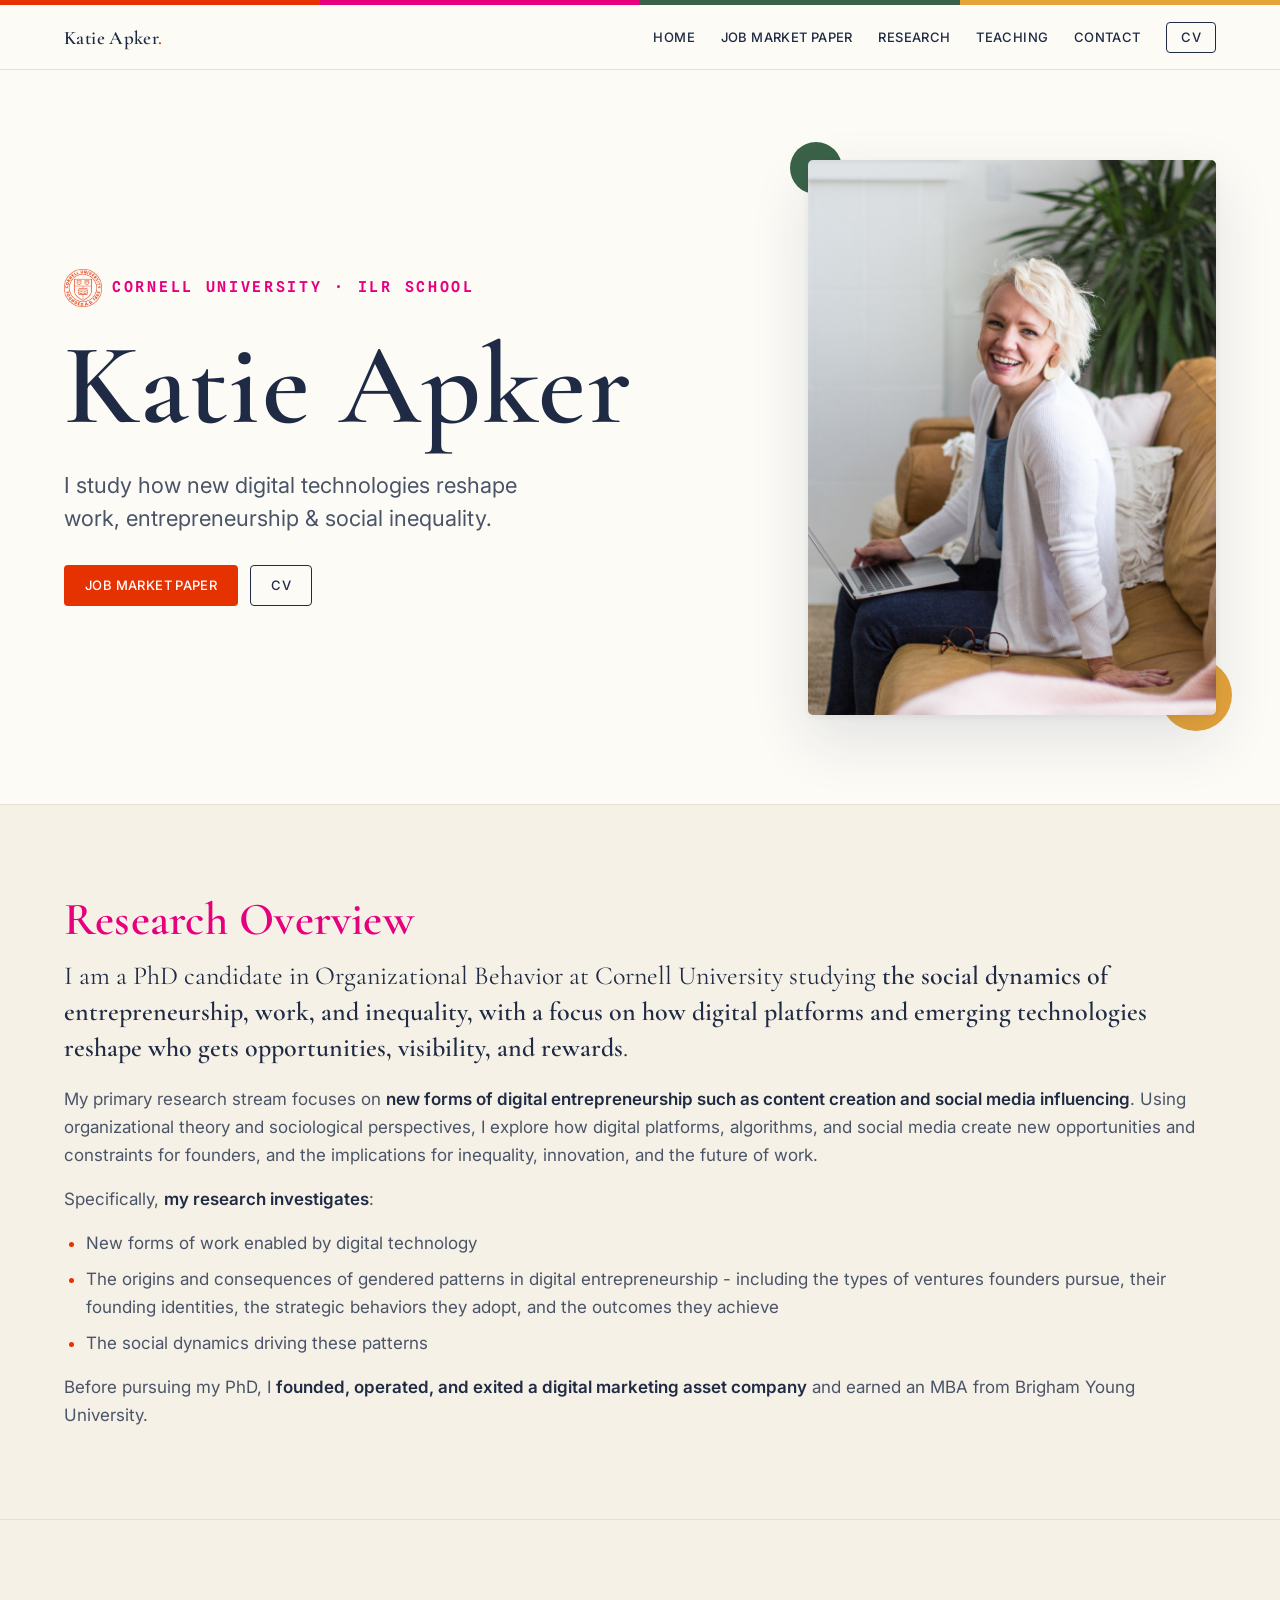
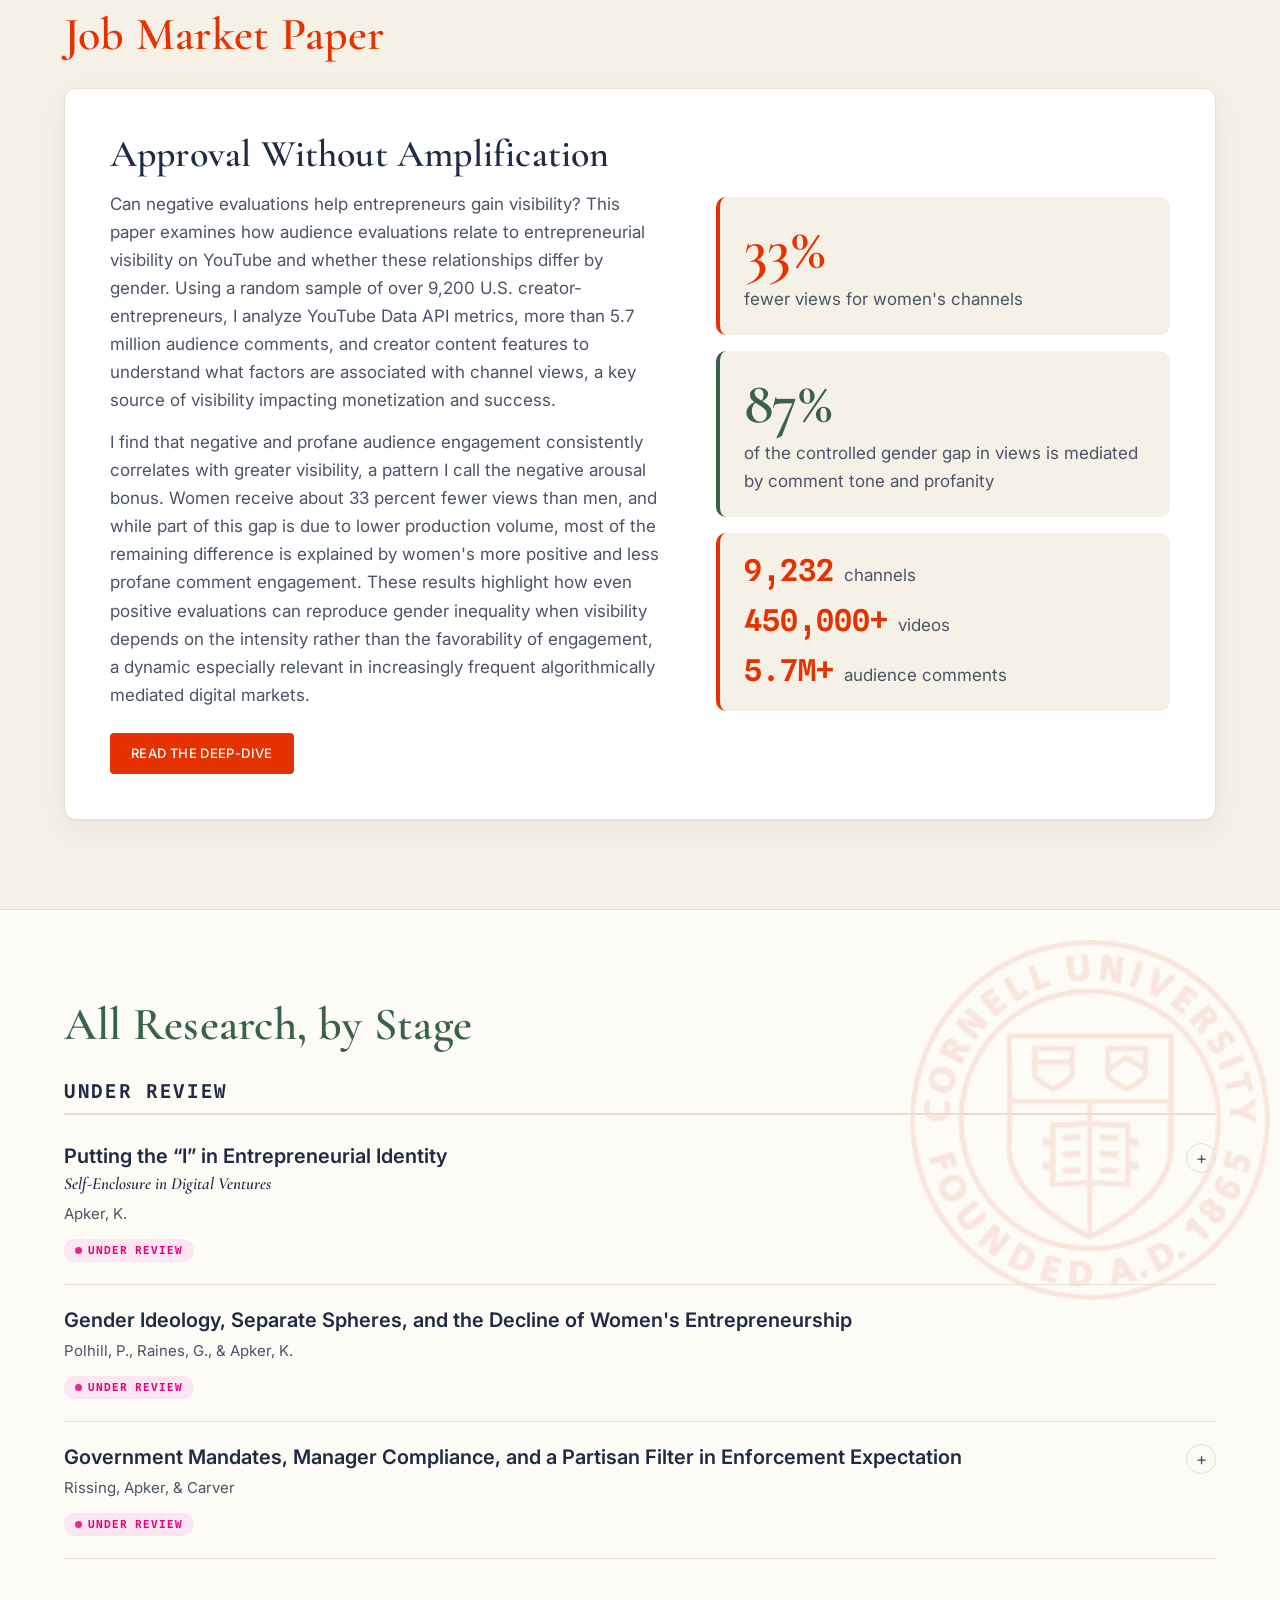
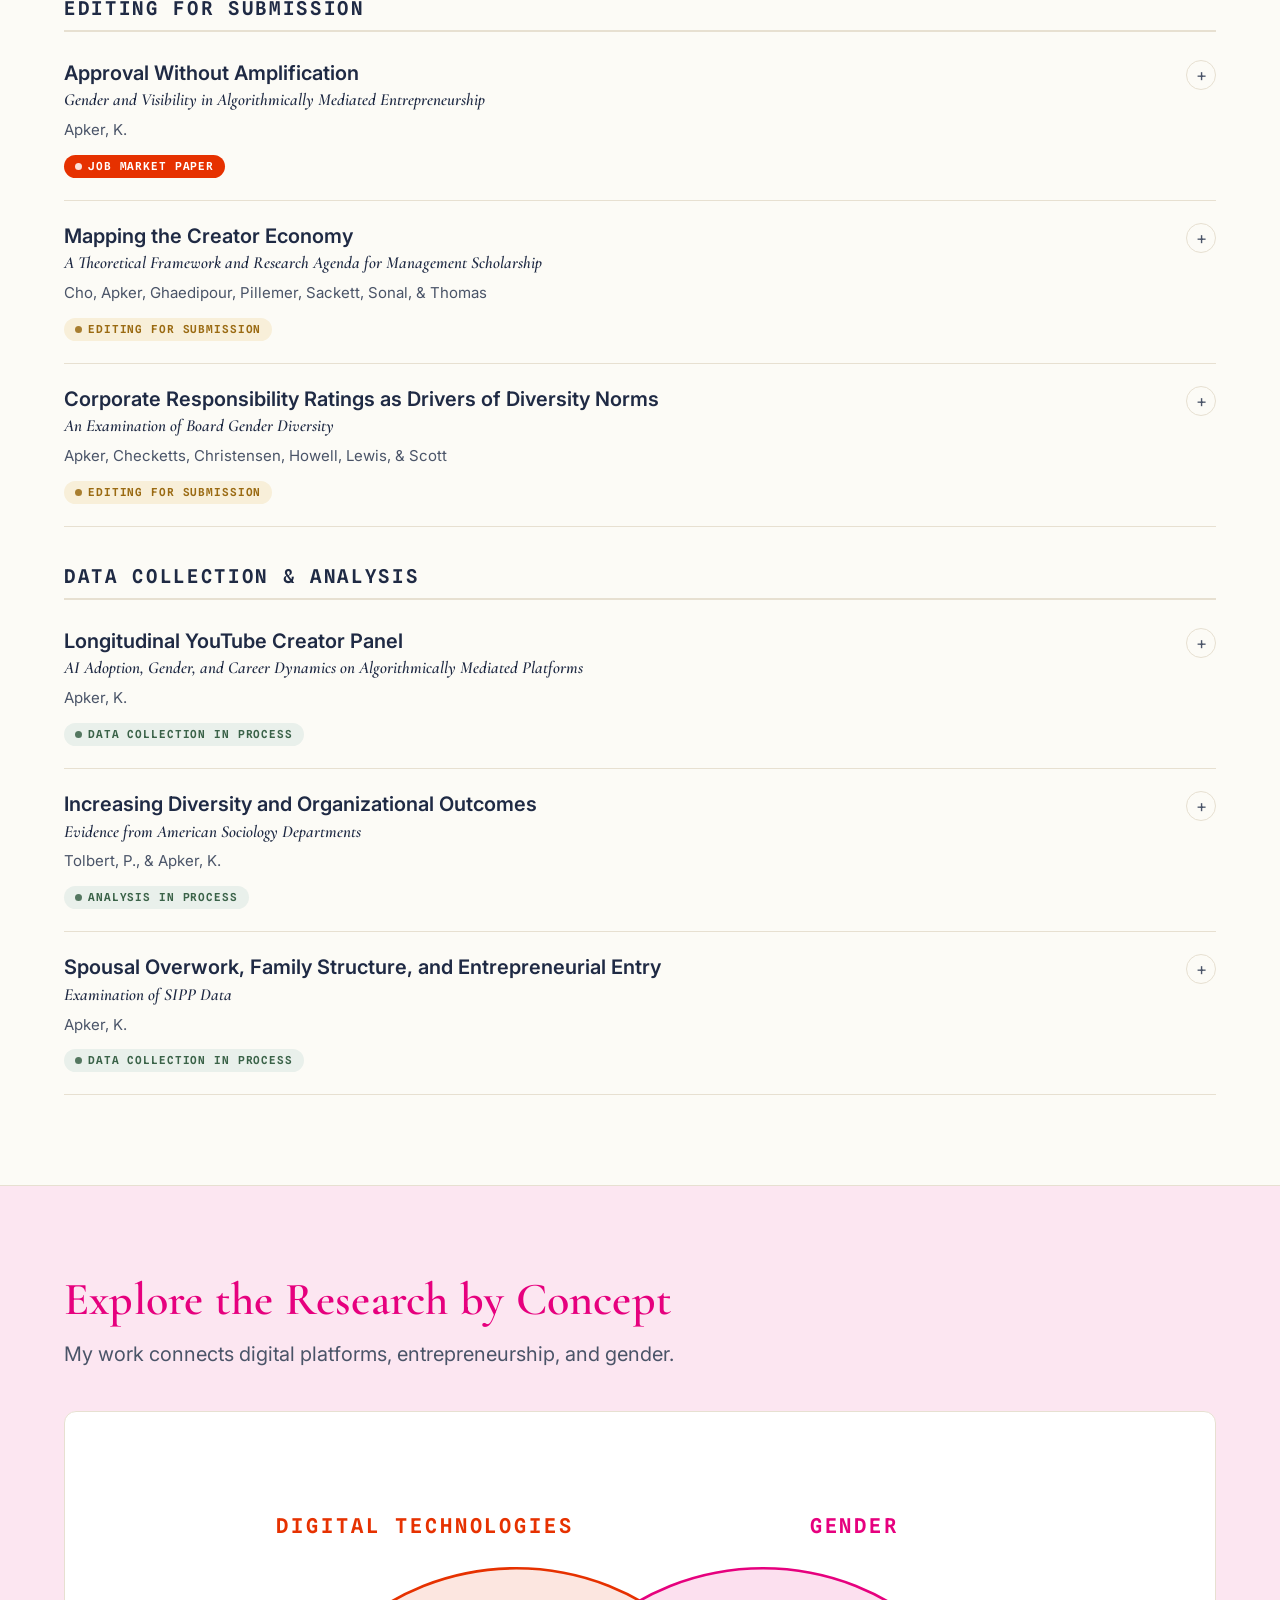
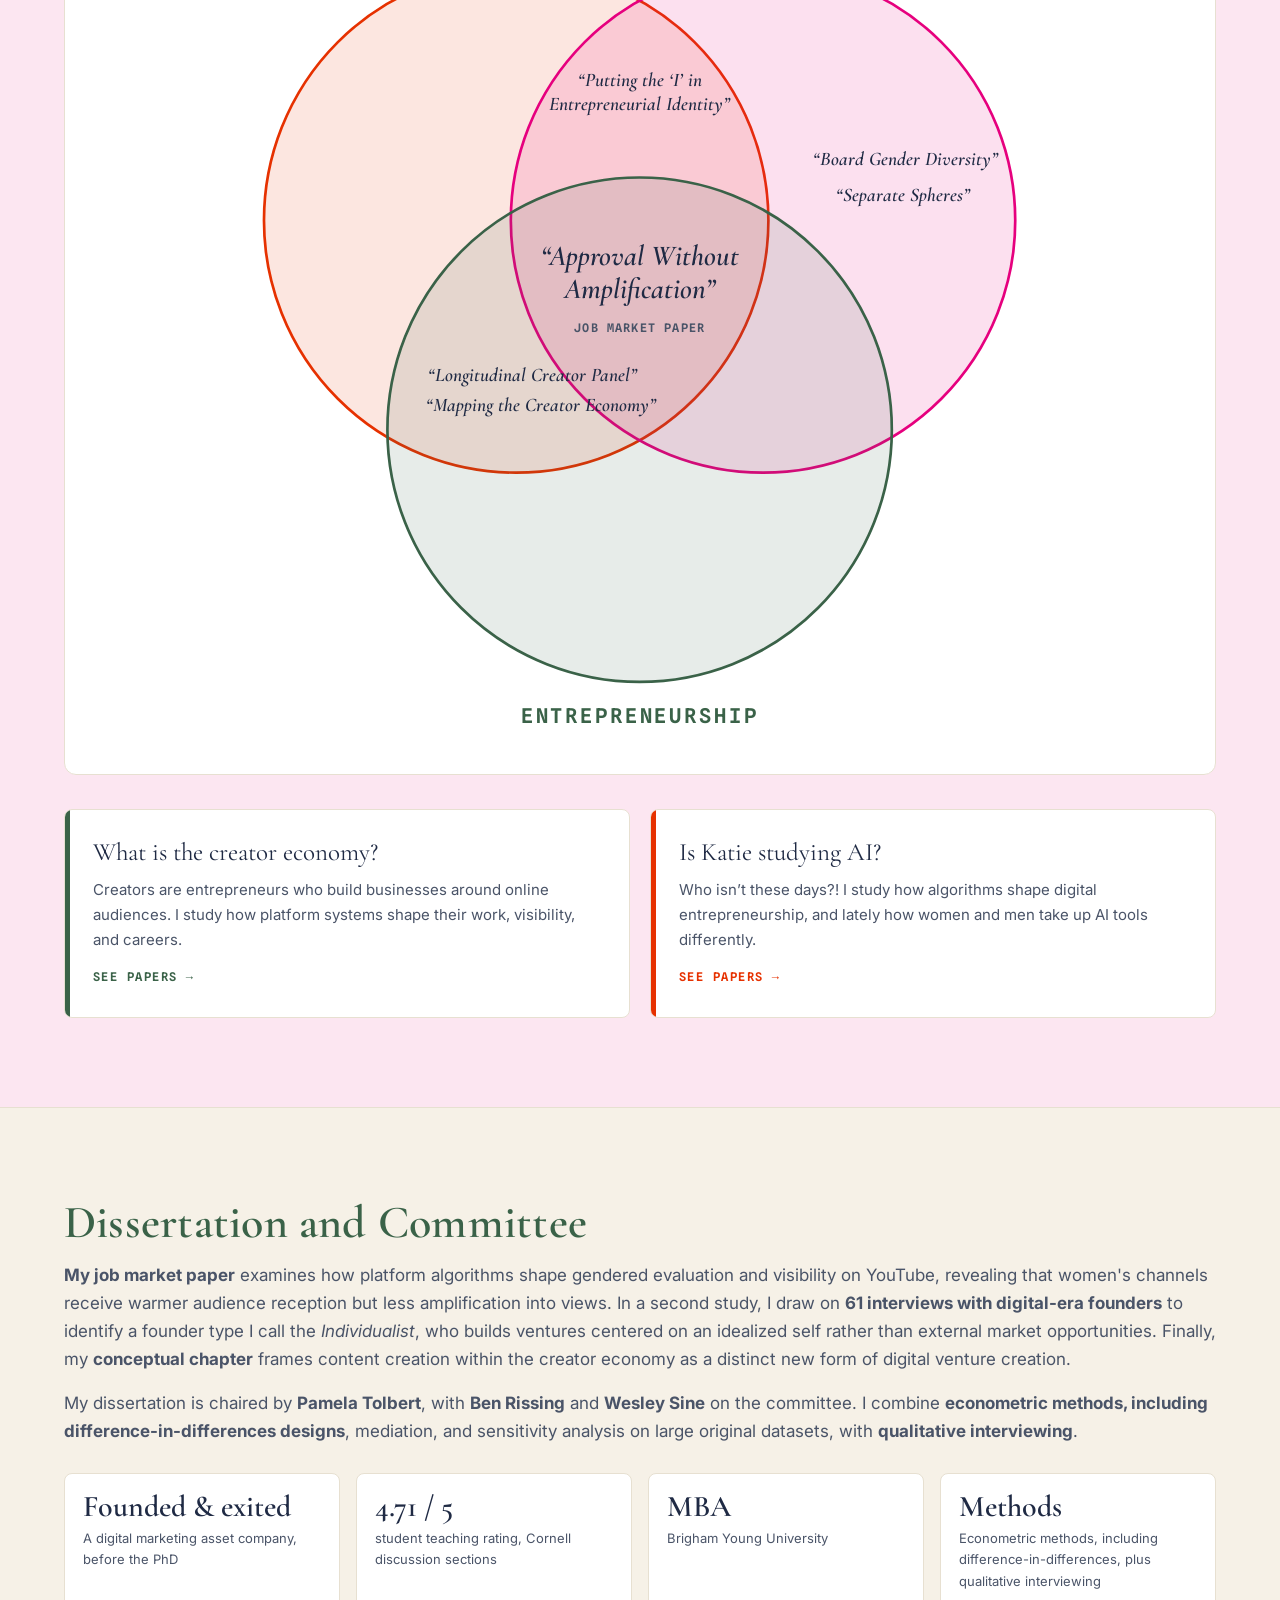
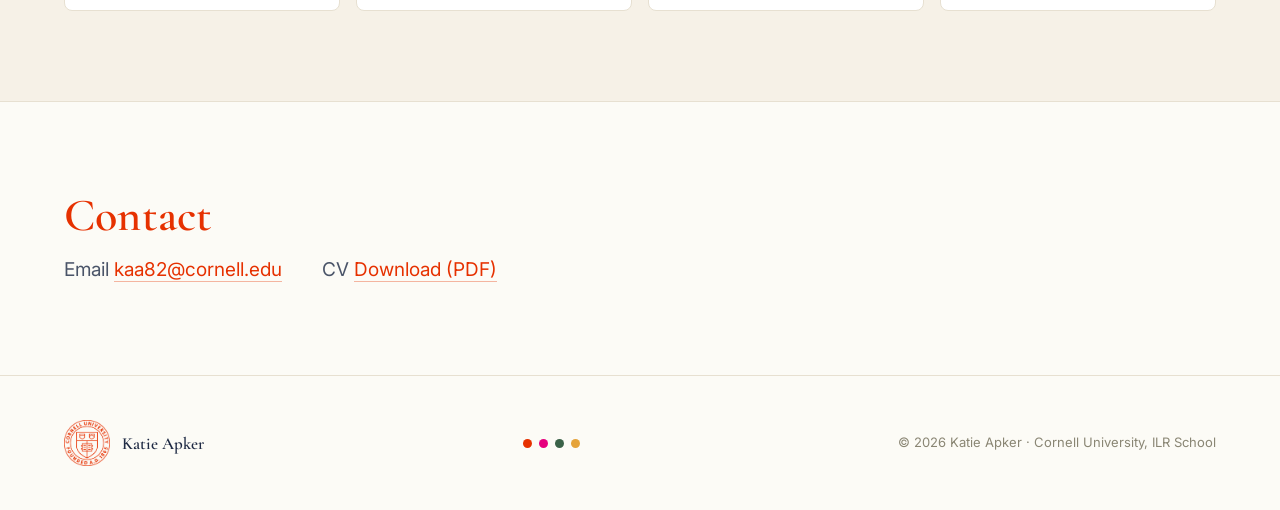
==== commit 42b38e33: "Remove About from the top nav on all pages The homepage already reads as the about page, so the link" ====
--- a/index.html
+++ b/index.html
@@ -46,7 +46,6 @@
       <a href="/research/youtube-gender-gap/">Job Market Paper</a>
       <a href="#research">Research</a>
       <a href="/teaching/">Teaching</a>
-      <a href="#about">About</a>
       <a href="#contact">Contact</a>
       <a class="nav-cv" href="/assets/cv.pdf" target="_blank" rel="noopener">CV</a>
     </div>
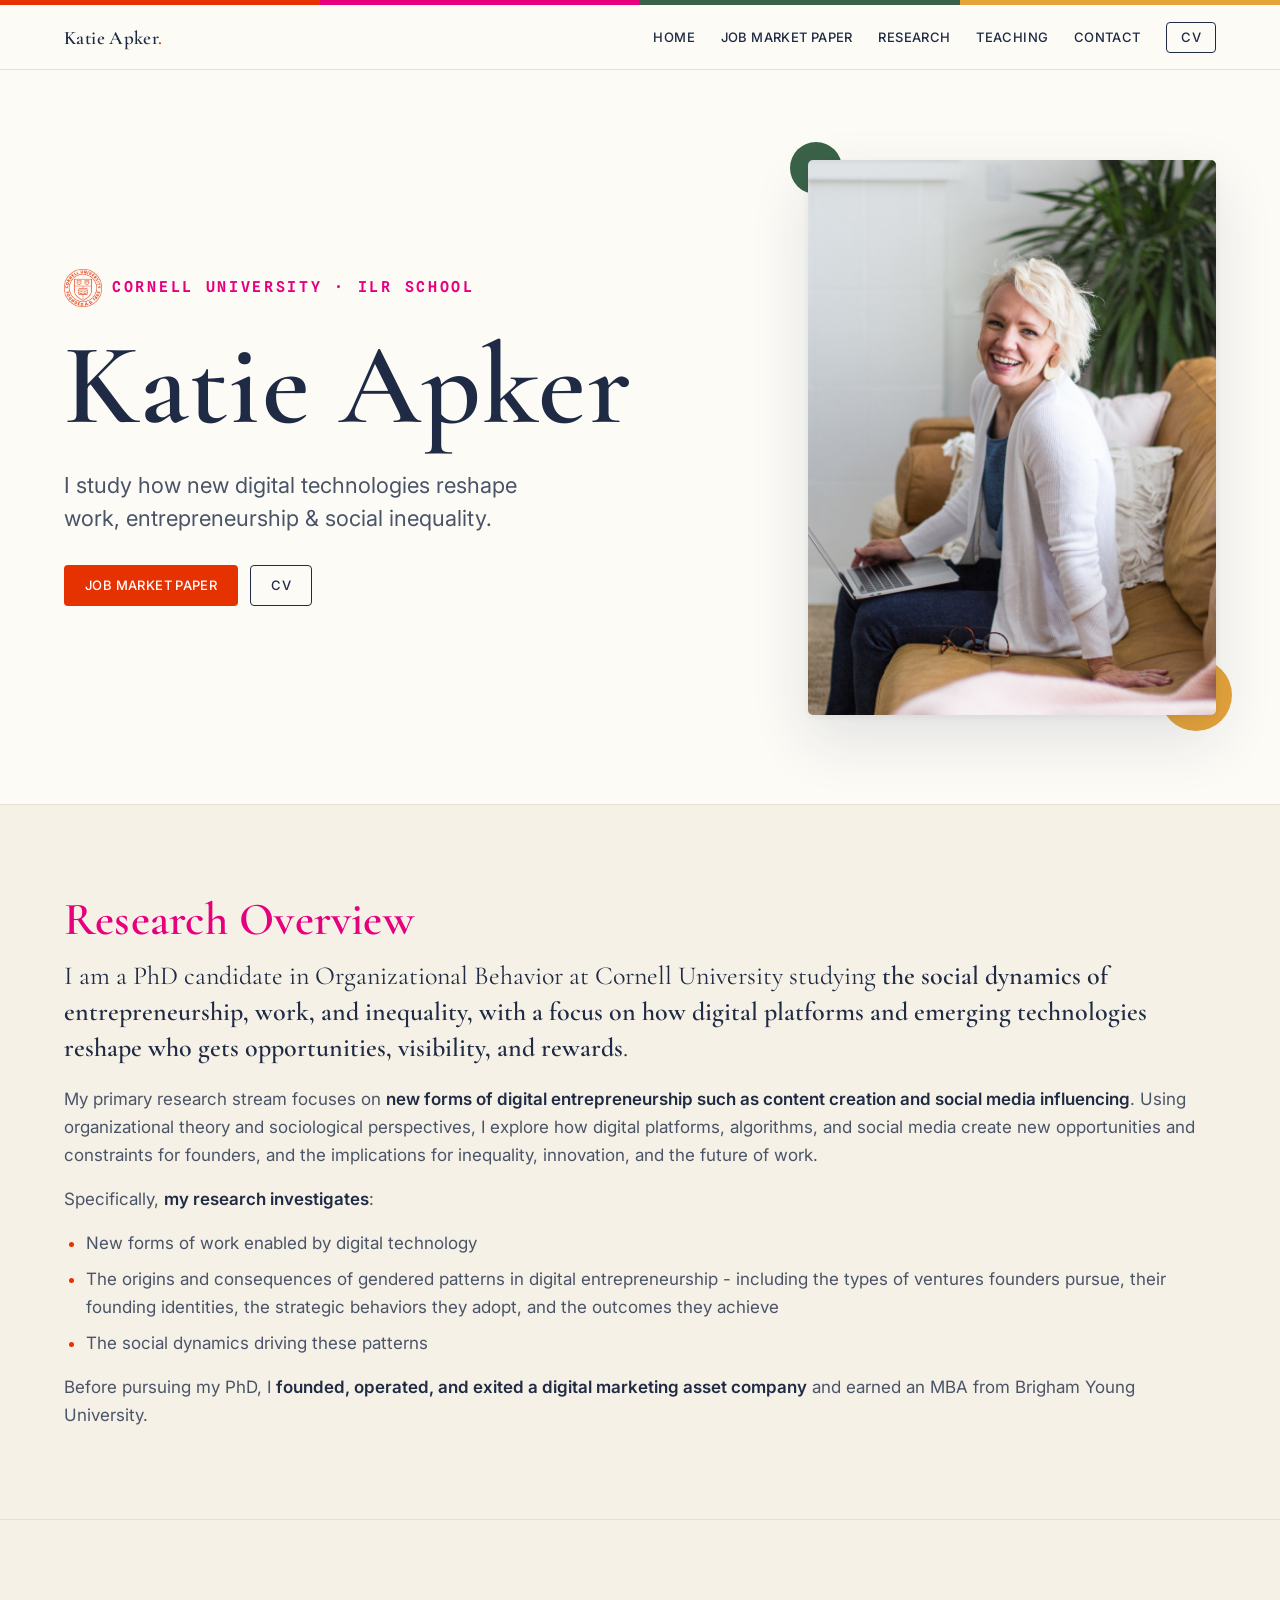
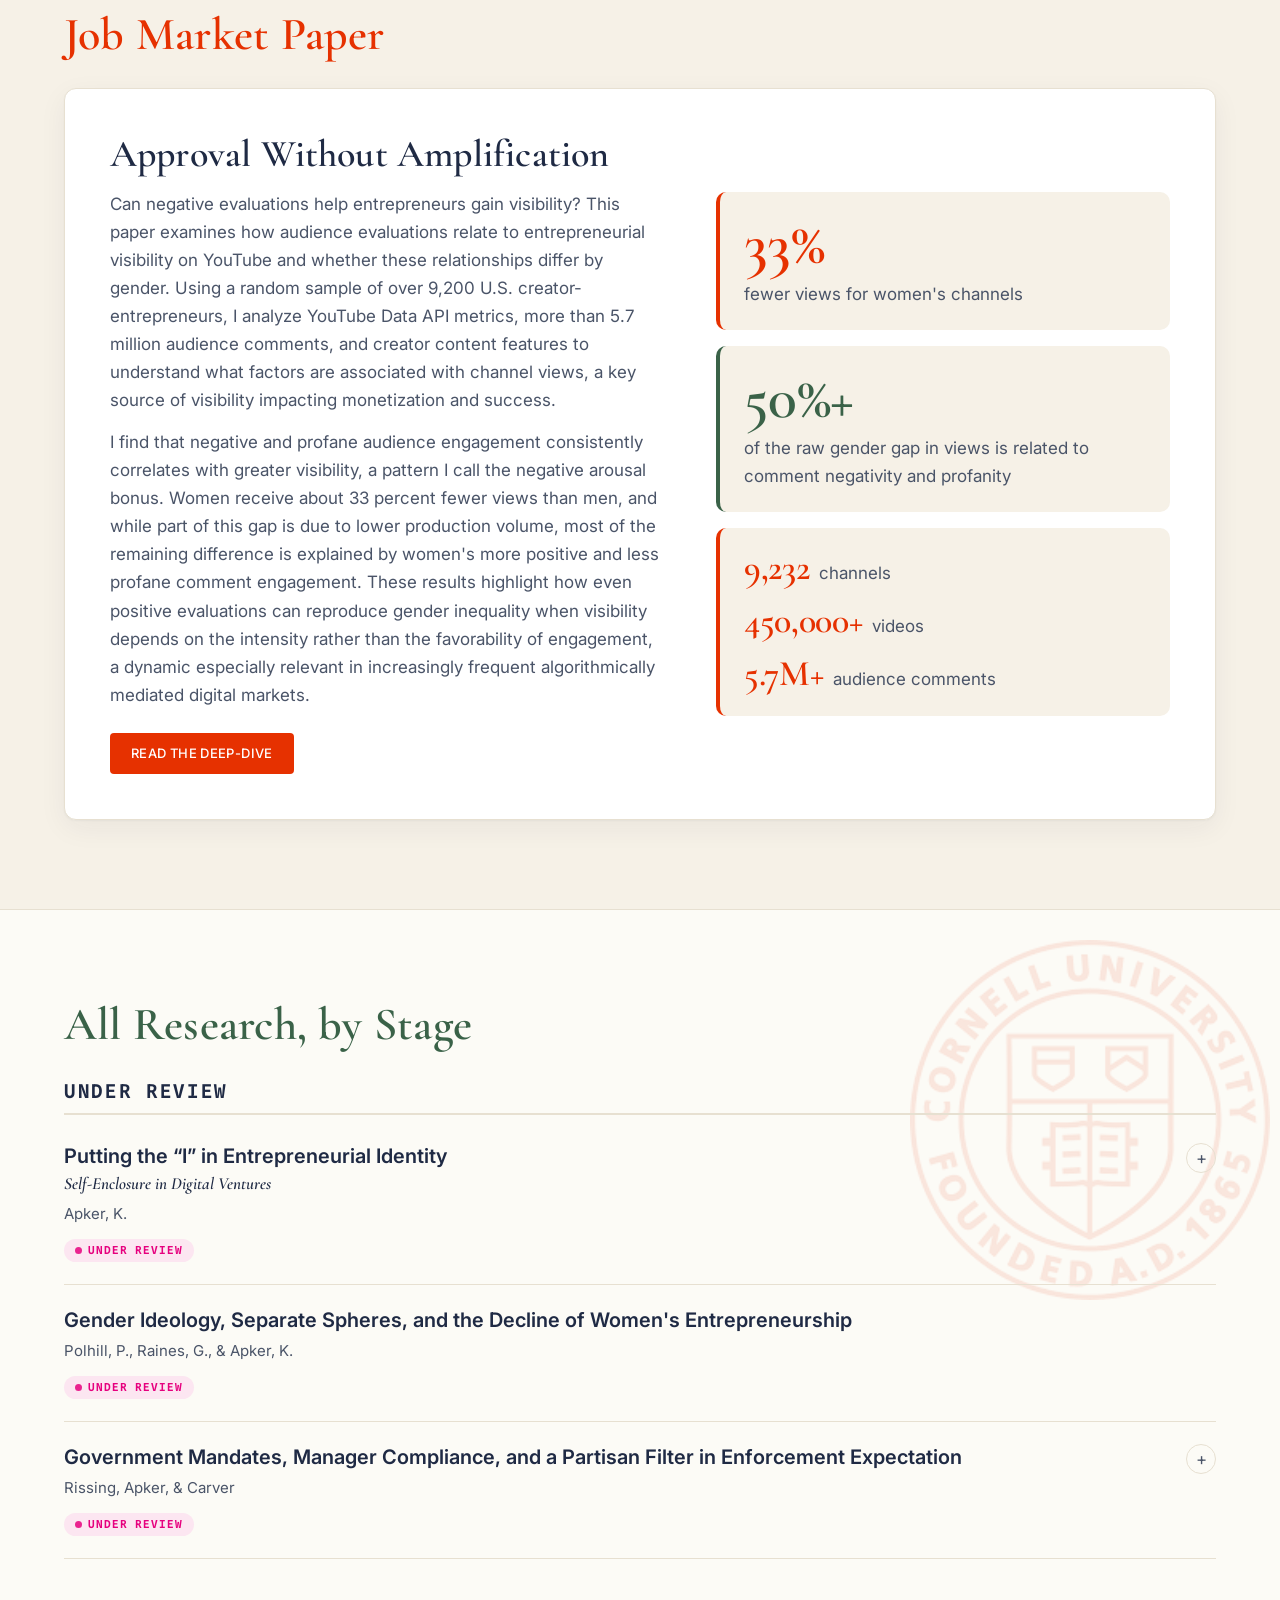
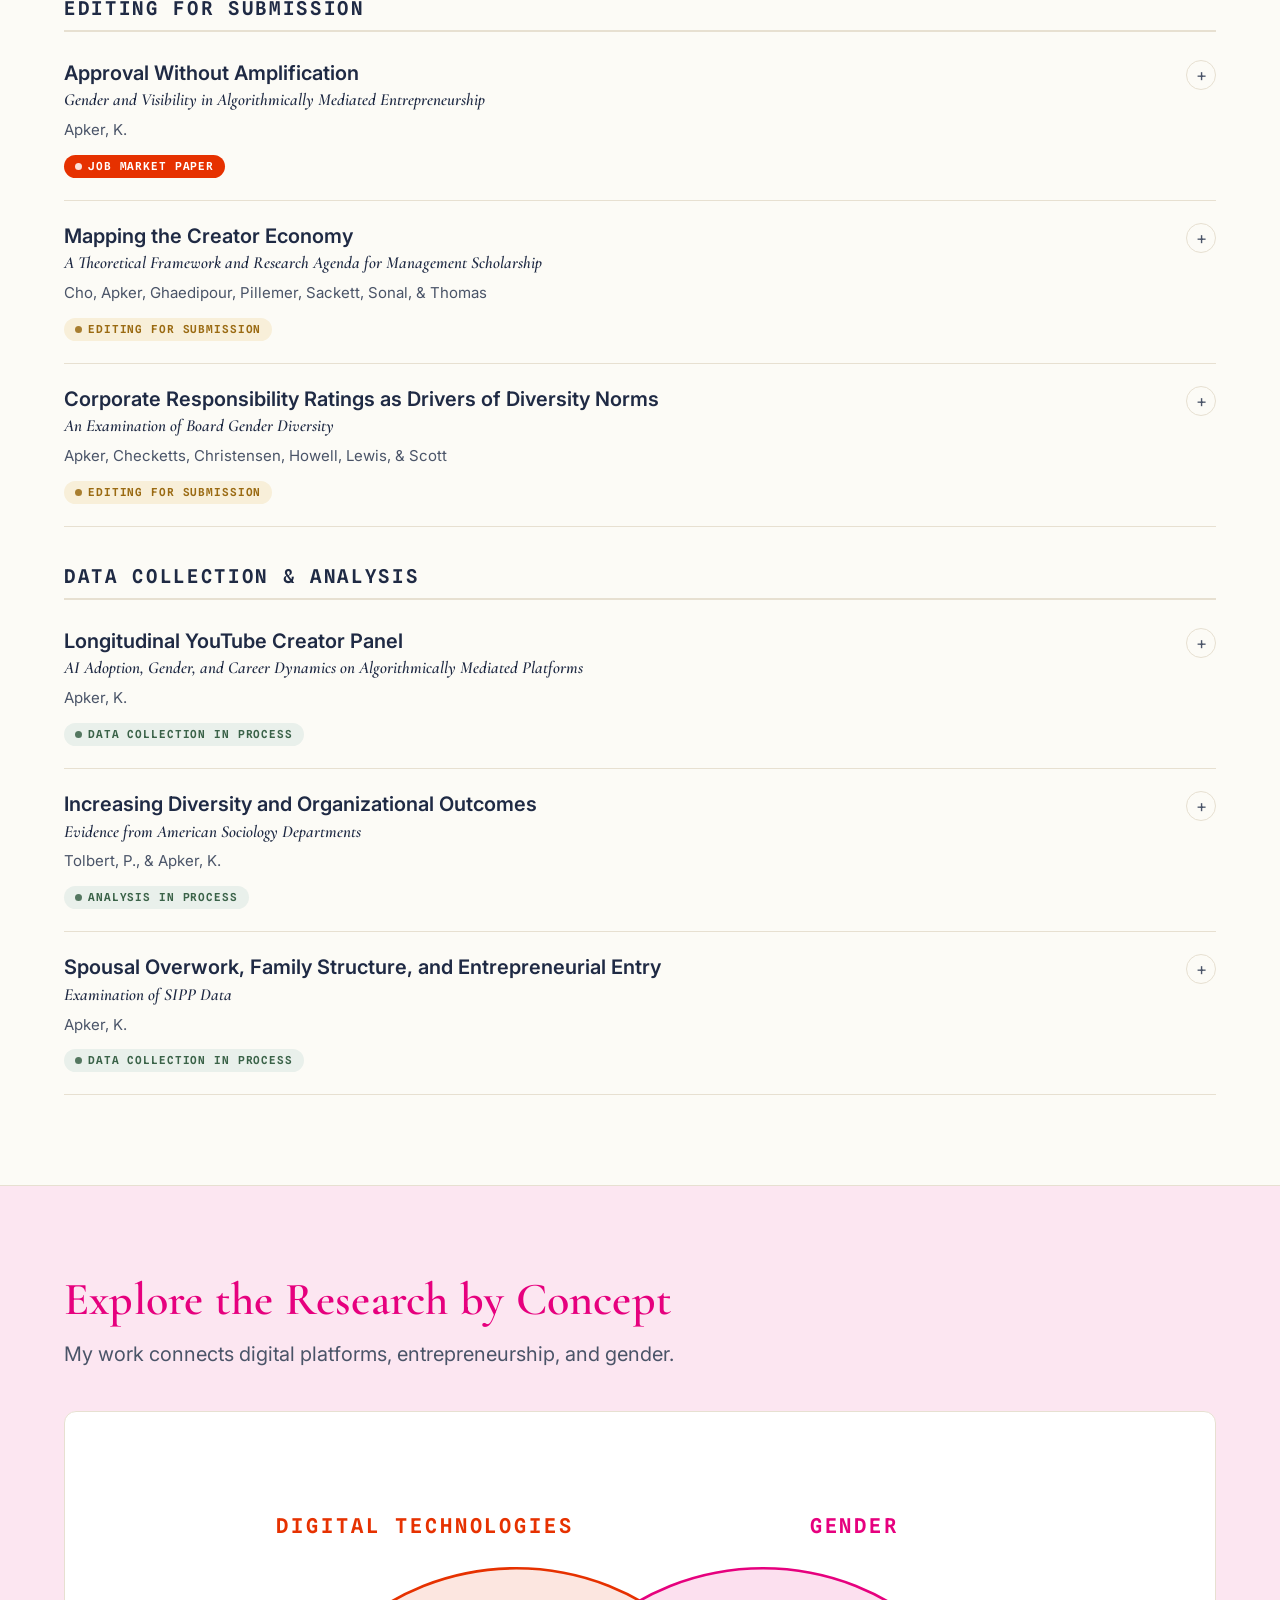
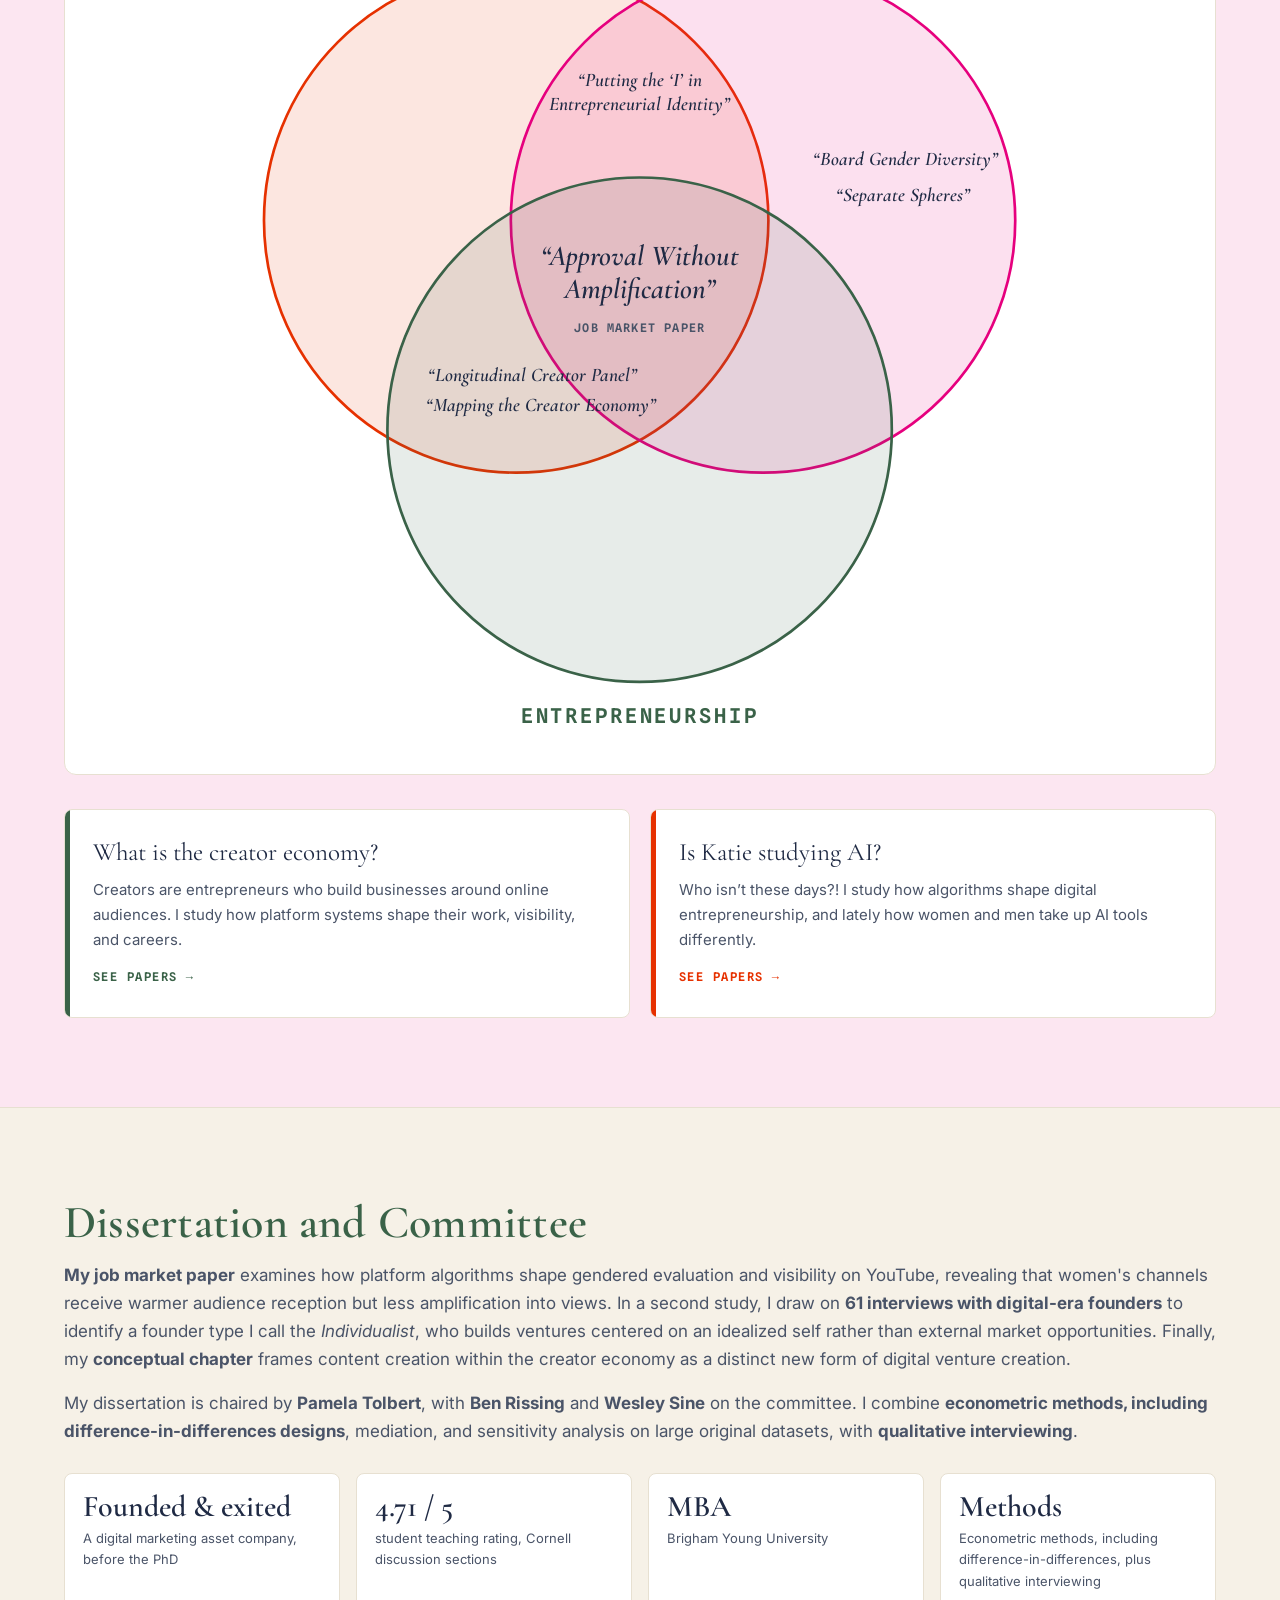
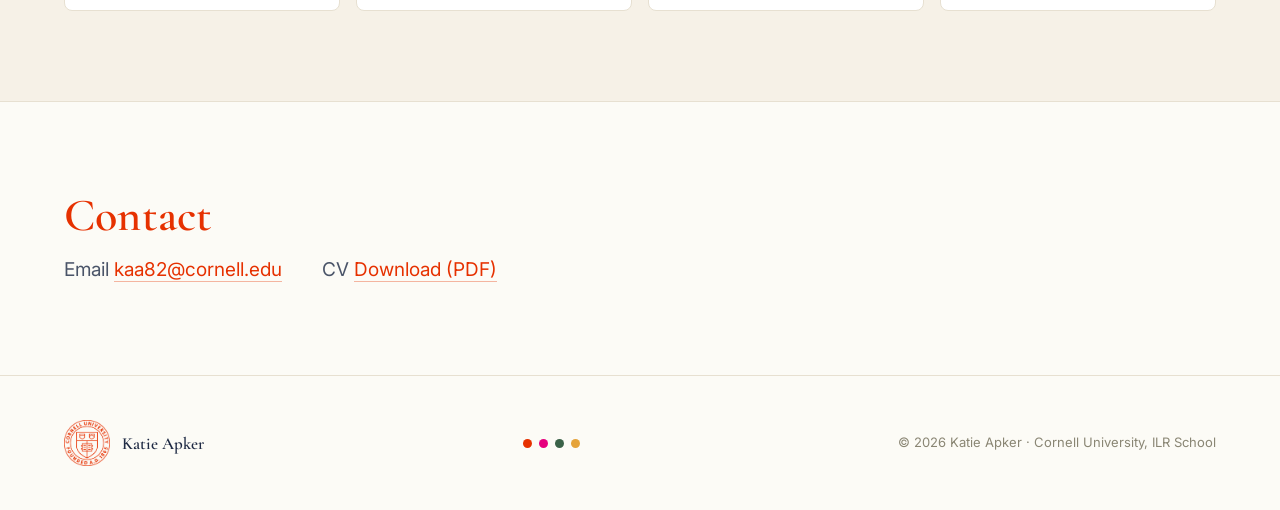
==== commit 0be45a9e: "Reconcile the decomposition with the v49 manuscript Ladder now reads 0 -> 40 -> 47 -> 100 (steps of " ====
--- a/index.html
+++ b/index.html
@@ -103,7 +103,7 @@
       </div>
       <div class="statpair">
         <div class="bigstat"><div class="n"><span data-count="33" data-suffix="%">33%</span></div><div class="d">fewer views for women's channels</div></div>
-        <div class="bigstat resolved"><div class="n">87%</div><div class="d">of the controlled gender gap in views is mediated by comment tone and profanity</div></div>
+        <div class="bigstat resolved"><div class="n">50%+</div><div class="d">of the raw gender gap in views is related to comment negativity and profanity</div></div>
         <div class="bigstat">
           <div class="rowstat"><span class="rn">9,232</span><span class="rl">channels</span></div>
           <div class="rowstat"><span class="rn">450,000+</span><span class="rl">videos</span></div>
--- a/assets/css/site.css
+++ b/assets/css/site.css
@@ -162,7 +162,7 @@
 .bigstat .d { font-size: 17px; color: var(--ink-soft); margin-top: 6px; }
 .bigstat .rowstat { display: flex; align-items: baseline; gap: 10px; }
 .bigstat .rowstat + .rowstat { margin-top: 16px; }
-.bigstat .rn { font: 600 clamp(22px,2.6vw,30px)/1 var(--font-mono); color: var(--lava); white-space: nowrap; }
+.bigstat .rn { font: 600 clamp(26px,3vw,36px)/1 var(--font-display); letter-spacing: -.01em; color: var(--lava); white-space: nowrap; }
 .bigstat .rl { font-size: 17px; color: var(--ink-soft); }
 
 /* generic prose blocks (spotlight, teaching, docs) */
@@ -321,7 +321,12 @@
 /* what does NOT explain it */
 .ruleouts { display:grid; grid-template-columns: repeat(auto-fill, minmax(240px,1fr)); gap:12px; }
 @media (min-width: 1000px) { .ruleouts { grid-template-columns: repeat(5, 1fr); } }
-.ro { text-align:left; background: var(--card); border:1px solid var(--rule); border-radius:10px; padding:18px; cursor:pointer; transition:.15s; }
+.ro { text-align:left; background: var(--card); border:1px solid var(--rule); border-radius:10px; padding:0; cursor:pointer; transition:.15s; display:flex; flex-direction:column; }
+.ro > summary { padding:18px; cursor:pointer; }
+/* grid stretches every card to the row height; let the summary fill it so the
+   whole card is clickable, not just the text block (dead zones up to 64%) */
+.ro:not([open]) > summary { flex:1 0 auto; }
+.ro > summary + div { padding:0 18px 18px; }
 .ro:hover { border-color: var(--green); transform: translateY(-2px); box-shadow: var(--shadow); }
 .ro .rotag { font:600 11px/1 var(--font-mono); letter-spacing:.08em; text-transform:uppercase; color:var(--green); }
 .ro .roq { font:600 16px/1.3 var(--font-body); color:var(--ink); margin-top:8px; }
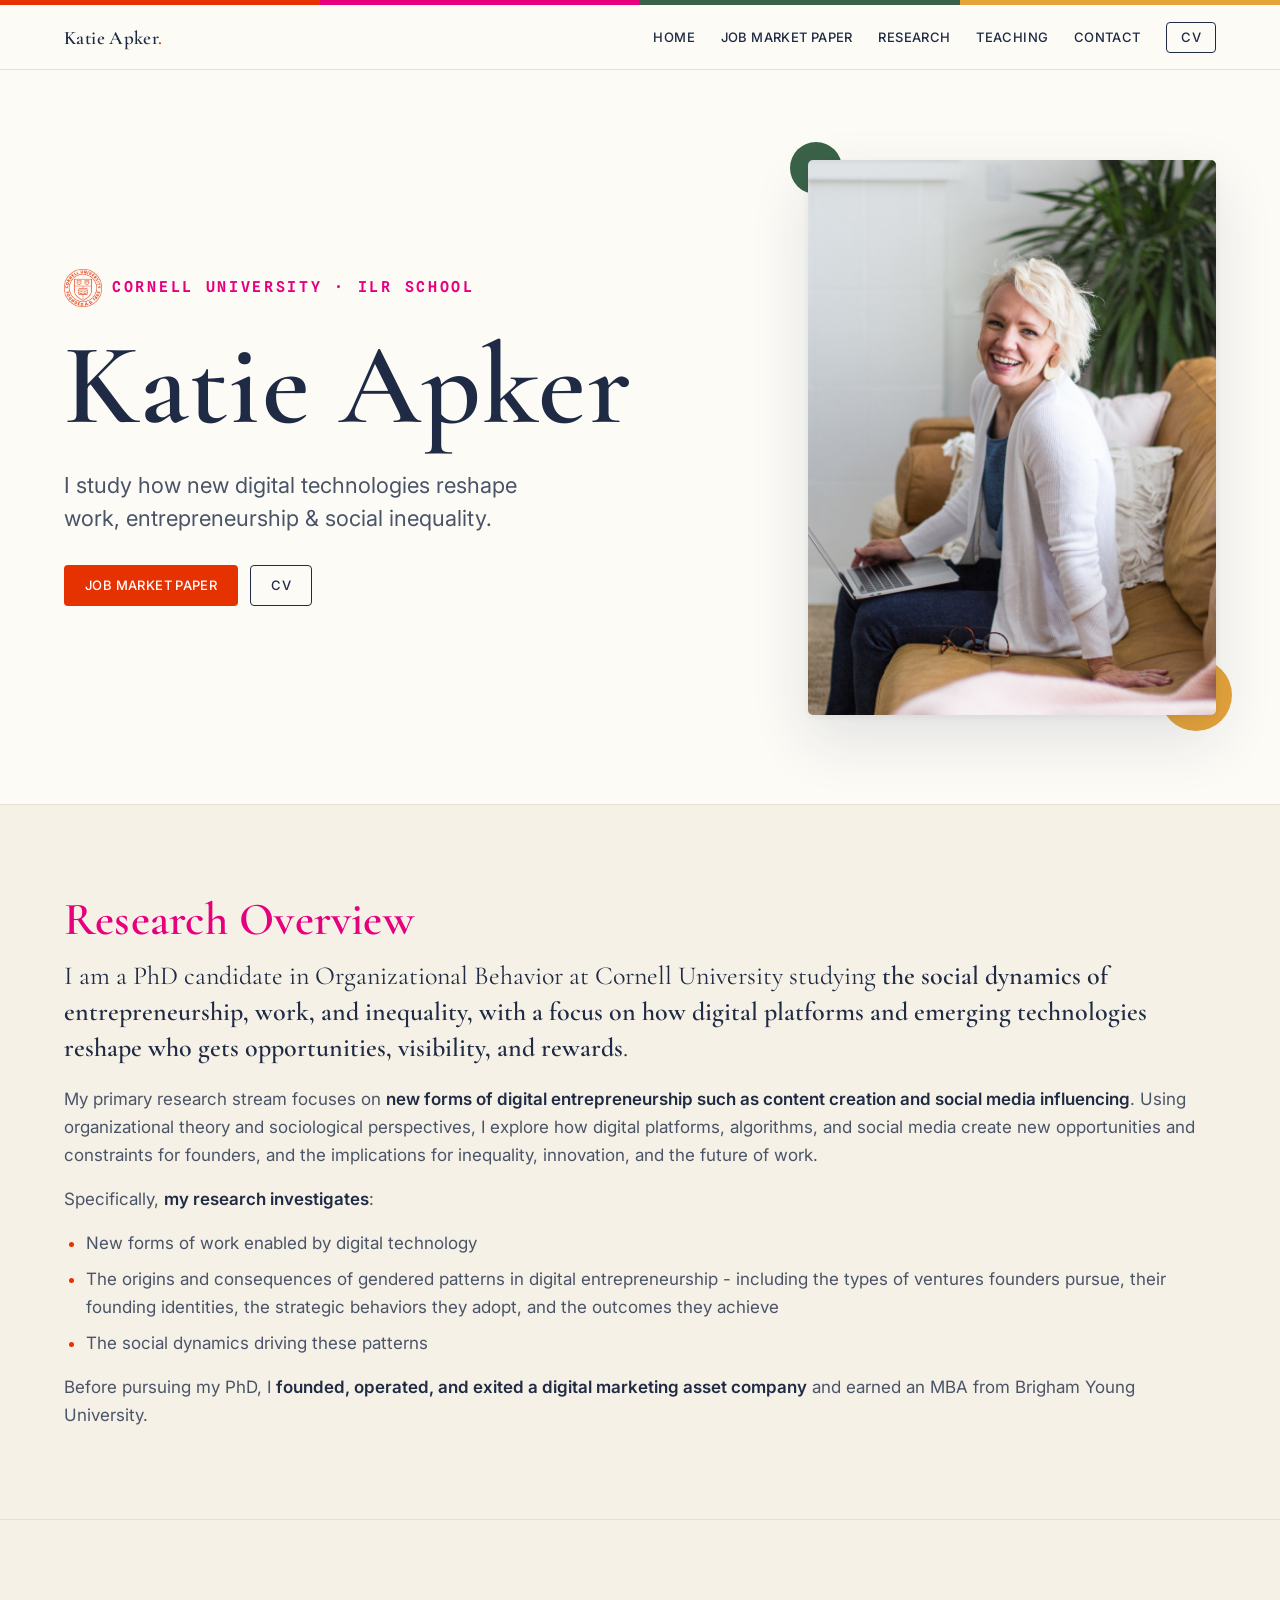
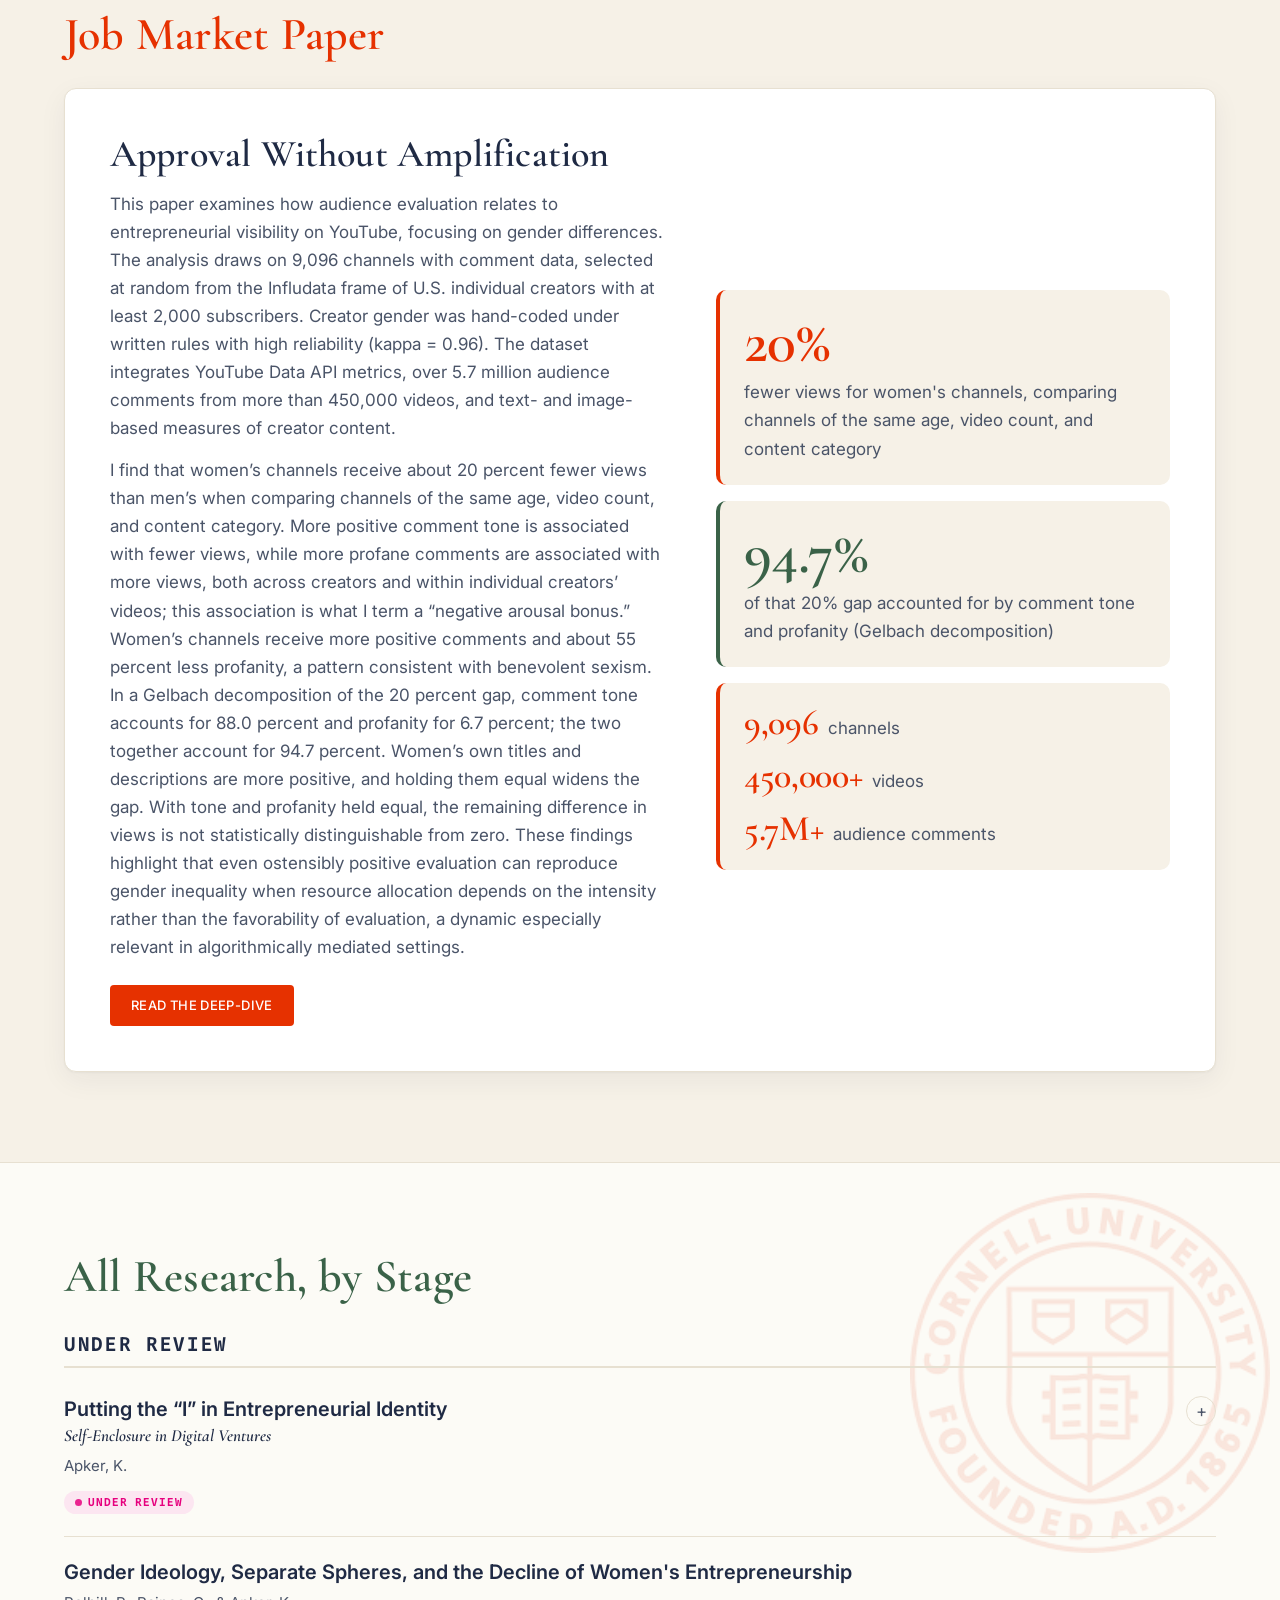
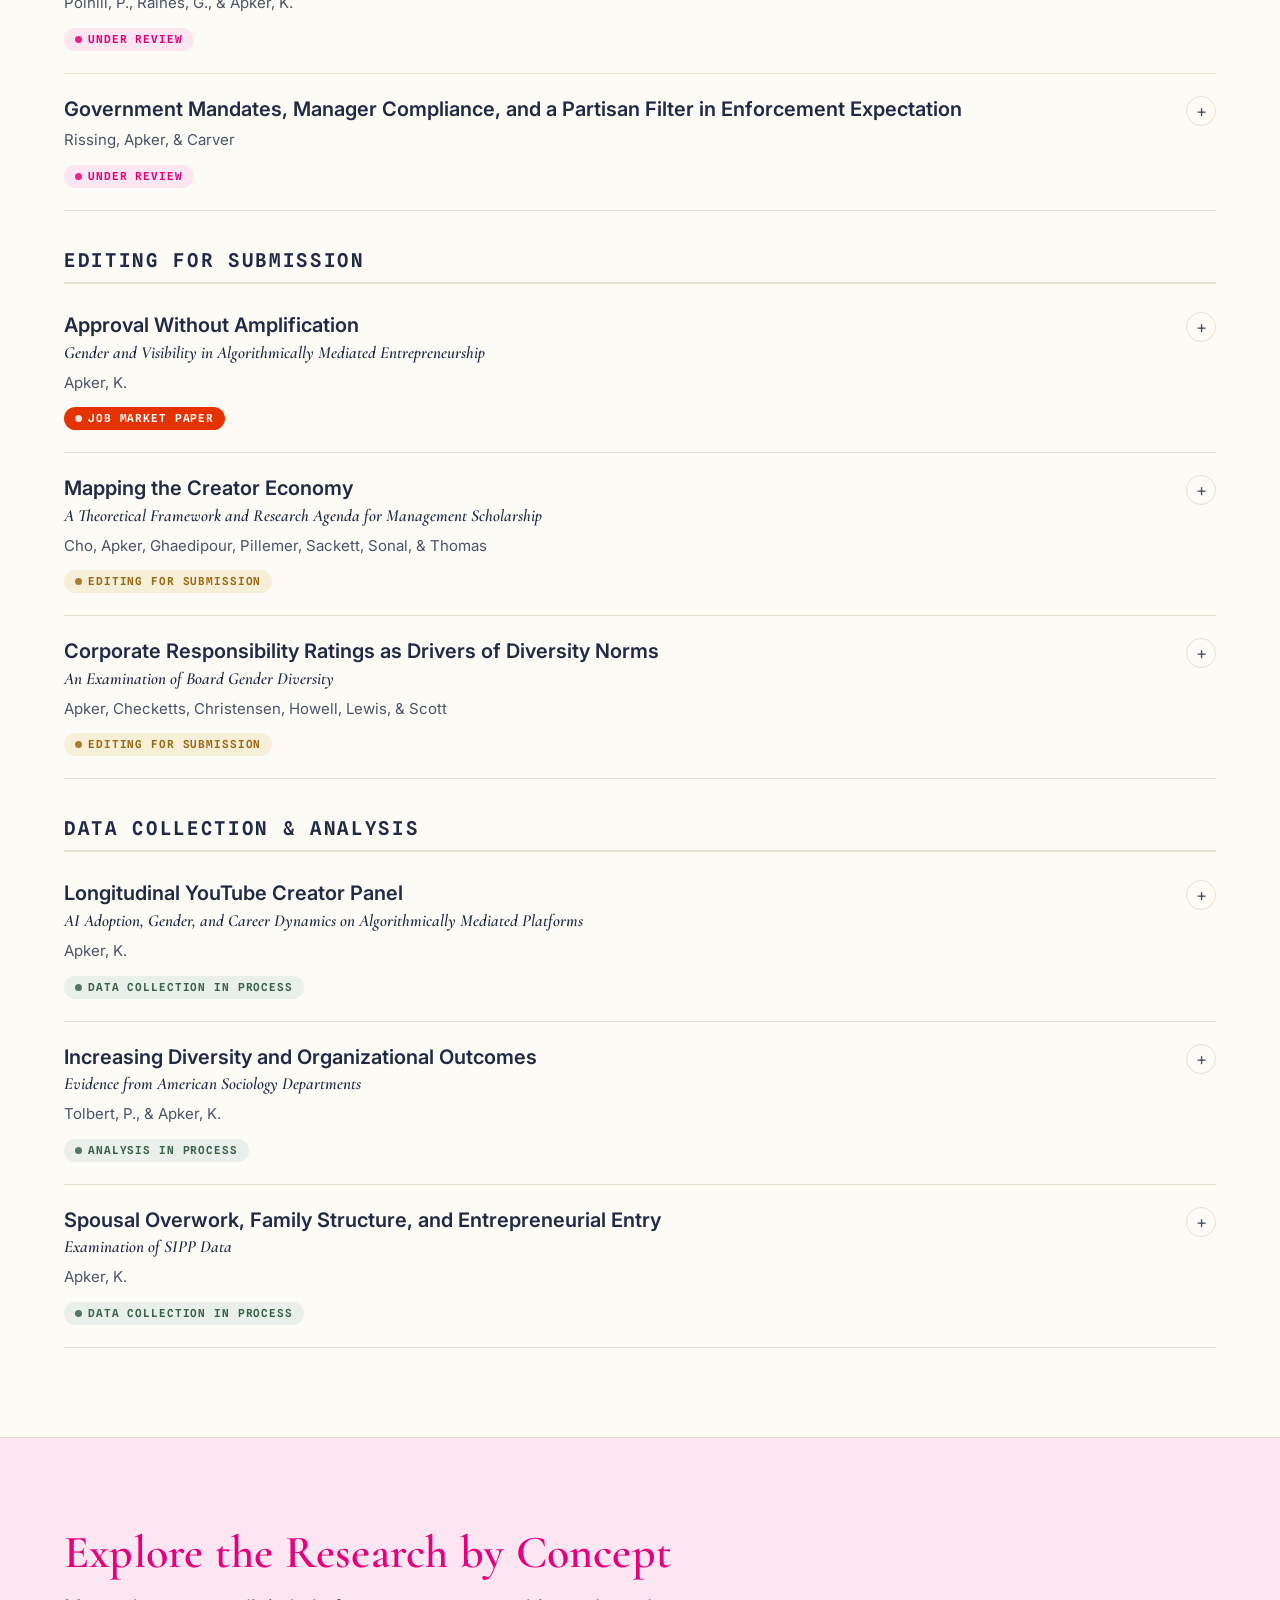
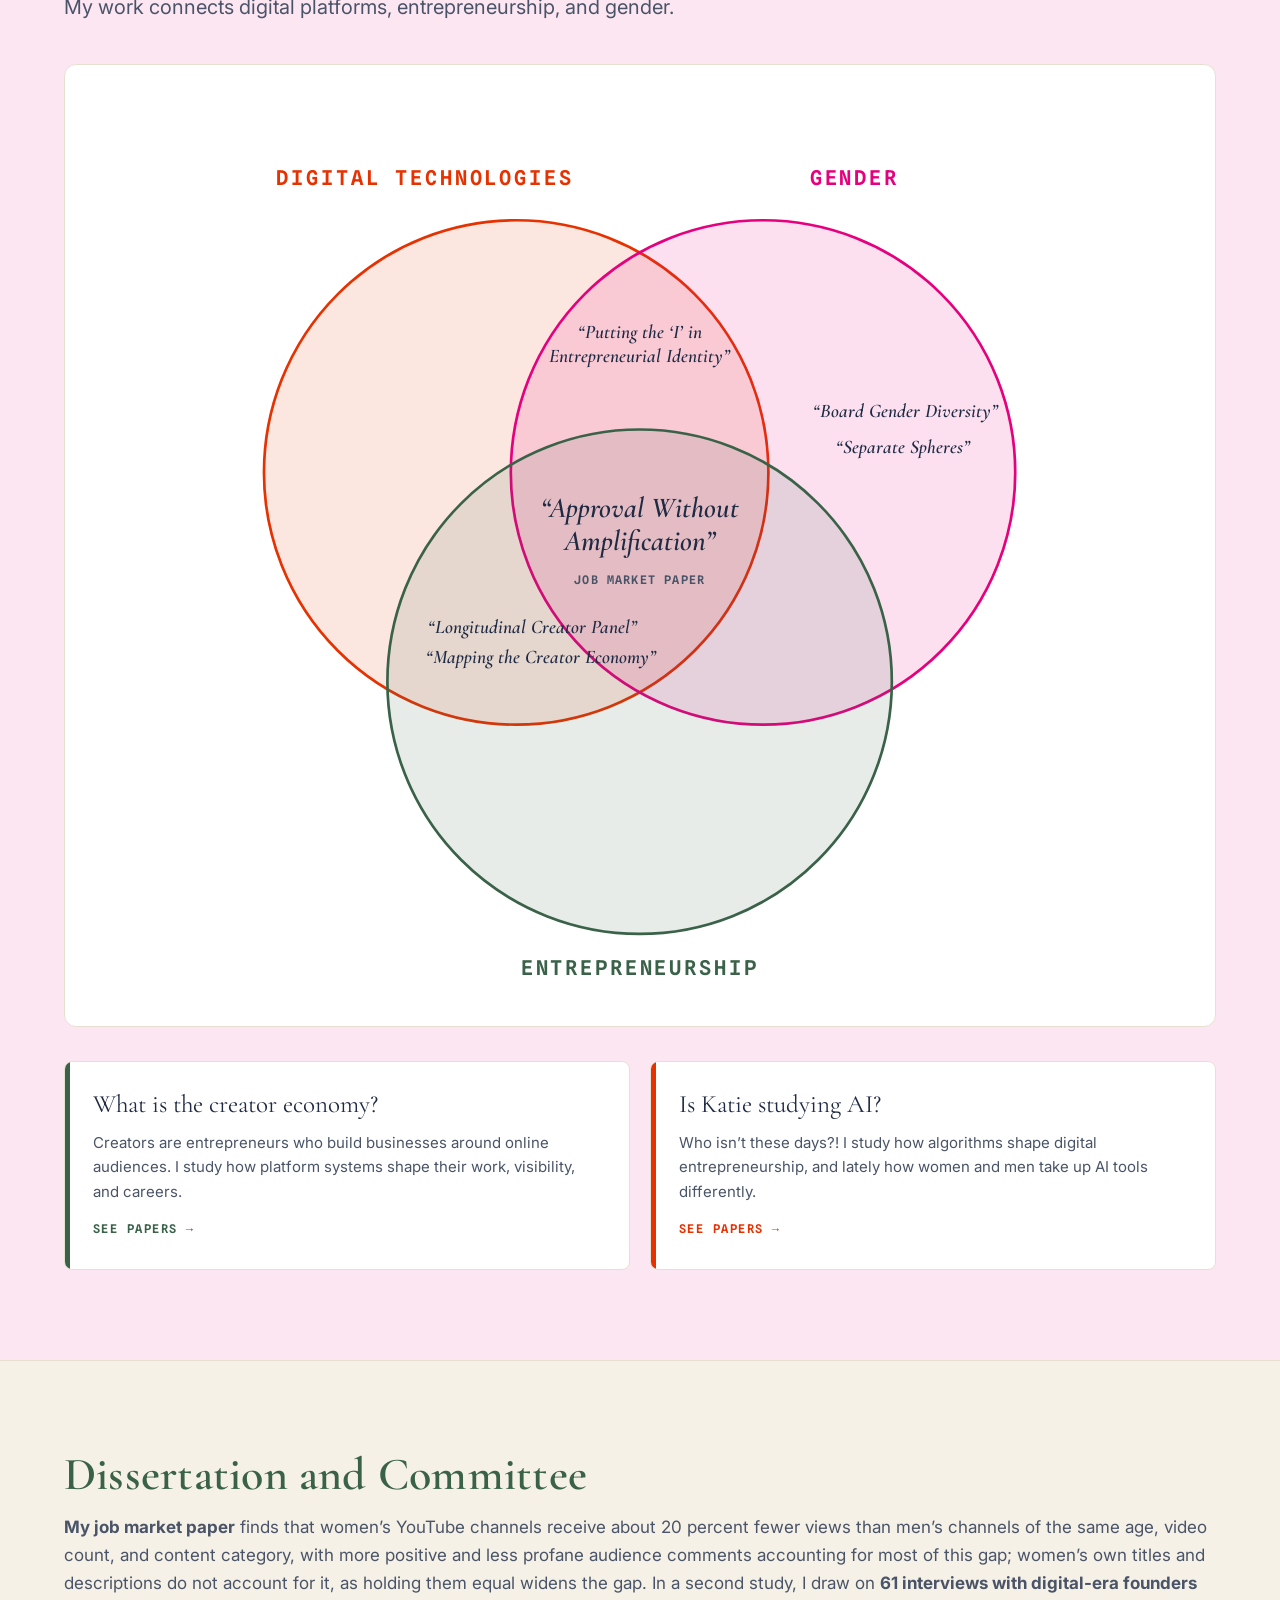
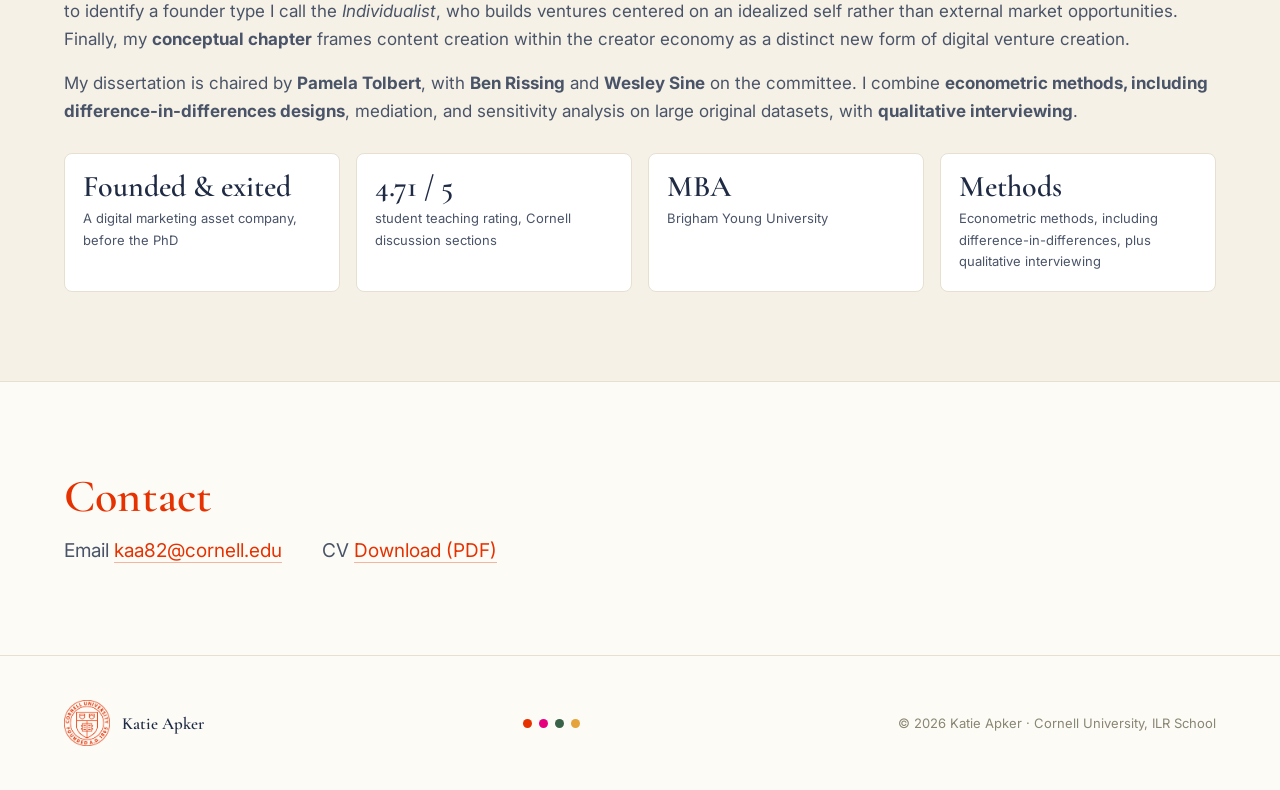
==== commit 2d7ef71c: "JMP refresh 2026-09-28: 9,096-channel numbers, Gelbach decomposition, rule-outs; retire stale statpa" ====
--- a/index.html
+++ b/index.html
@@ -15,7 +15,7 @@
 <link rel="preconnect" href="https://fonts.googleapis.com">
 <link rel="preconnect" href="https://fonts.gstatic.com" crossorigin>
 <link href="https://fonts.googleapis.com/css2?family=Cormorant+Garamond:ital,wght@0,400;0,500;0,600;0,700;1,400;1,500&family=Inter:wght@400;500;600&family=Spline+Sans+Mono:wght@500;600&display=swap" rel="stylesheet">
-<link rel="stylesheet" href="/assets/css/site.css?v=18">
+<link rel="stylesheet" href="/assets/css/site.css?v=20">
 <link rel="icon" href="/assets/img/favicon.svg" type="image/svg+xml">
 <link rel="apple-touch-icon" href="/assets/img/apple-touch-icon.png">
 <script type="application/ld+json">
@@ -94,18 +94,18 @@
       <div>
         <h3>Approval Without Amplification</h3>
         <div class="prose">
-          <p>Can negative evaluations help entrepreneurs gain visibility? This paper examines how audience evaluations relate to entrepreneurial visibility on YouTube and whether these relationships differ by gender. Using a random sample of over 9,200 U.S. creator-entrepreneurs, I analyze YouTube Data API metrics, more than 5.7 million audience comments, and creator content features to understand what factors are associated with channel views, a key source of visibility impacting monetization and success.</p>
-          <p>I find that negative and profane audience engagement consistently correlates with greater visibility, a pattern I call the negative arousal bonus. Women receive about 33 percent fewer views than men, and while part of this gap is due to lower production volume, most of the remaining difference is explained by women's more positive and less profane comment engagement. These results highlight how even positive evaluations can reproduce gender inequality when visibility depends on the intensity rather than the favorability of engagement, a dynamic especially relevant in increasingly frequent algorithmically mediated digital markets.</p>
+          <p>This paper examines how audience evaluation relates to entrepreneurial visibility on YouTube, focusing on gender differences. The analysis draws on 9,096 channels with comment data, selected at random from the Infludata frame of U.S. individual creators with at least 2,000 subscribers. Creator gender was hand-coded under written rules with high reliability (kappa = 0.96). The dataset integrates YouTube Data API metrics, over 5.7 million audience comments from more than 450,000 videos, and text- and image-based measures of creator content.</p>
+          <p>I find that women’s channels receive about 20 percent fewer views than men’s when comparing channels of the same age, video count, and content category. More positive comment tone is associated with fewer views, while more profane comments are associated with more views, both across creators and within individual creators’ videos; this association is what I term a &ldquo;negative arousal bonus.&rdquo; Women’s channels receive more positive comments and about 55 percent less profanity, a pattern consistent with benevolent sexism. In a Gelbach decomposition of the 20 percent gap, comment tone accounts for 88.0 percent and profanity for 6.7 percent; the two together account for 94.7 percent. Women’s own titles and descriptions are more positive, and holding them equal widens the gap. With tone and profanity held equal, the remaining difference in views is not statistically distinguishable from zero. These findings highlight that even ostensibly positive evaluation can reproduce gender inequality when resource allocation depends on the intensity rather than the favorability of evaluation, a dynamic especially relevant in algorithmically mediated settings.</p>
         </div>
         <div class="spot-cta" style="margin-top:24px">
           <a class="btn btn-solid" href="/research/youtube-gender-gap/">Read the deep-dive</a>
         </div>
       </div>
       <div class="statpair">
-        <div class="bigstat"><div class="n"><span data-count="33" data-suffix="%">33%</span></div><div class="d">fewer views for women's channels</div></div>
-        <div class="bigstat resolved"><div class="n">50%+</div><div class="d">of the raw gender gap in views is related to comment negativity and profanity</div></div>
+        <div class="bigstat"><div class="n"><span data-count="20" data-suffix="%">20%</span></div><div class="d">fewer views for women's channels, comparing channels of the same age, video count, and content category</div></div>
+        <div class="bigstat resolved"><div class="n">94.7%</div><div class="d">of that 20% gap accounted for by comment tone and profanity (Gelbach decomposition)</div></div>
         <div class="bigstat">
-          <div class="rowstat"><span class="rn">9,232</span><span class="rl">channels</span></div>
+          <div class="rowstat"><span class="rn">9,096</span><span class="rl">channels</span></div>
           <div class="rowstat"><span class="rn">450,000+</span><span class="rl">videos</span></div>
           <div class="rowstat"><span class="rn">5.7M+</span><span class="rl">audience comments</span></div>
         </div>
@@ -175,7 +175,7 @@
         </summary>
         <div class="paper-body-in">
           <div>
-            <p>Negative and profane audience engagement on YouTube is linked to greater visibility, a negative arousal bonus. Women receive about 33 percent fewer views than men, largely accounted for by their channels attracting more positive and less profane comments, which are less rewarded by engagement-optimizing algorithms.</p>
+            <p>Women’s YouTube channels receive about 20 percent fewer views than men’s channels of the same age, video count, and content category. More positive comment tone is associated with fewer views and more profanity with more views. Women’s channels receive more positive and less profane comments, jointly accounting for the majority of the 20 percent gap.</p>
             <div class="paper-actions"><a class="btn btn-solid btn-sm" href="/research/youtube-gender-gap/">Open the deep-dive</a></div>
           </div>
         </div>
@@ -305,7 +305,7 @@
   <div class="wrap">
     <h2 class="section-h reveal hc-green">Dissertation and Committee</h2>
     <div class="lede-prose reveal" style="max-width:none">
-      <p><b>My job market paper</b> examines how platform algorithms shape gendered evaluation and visibility on YouTube, revealing that women's channels receive warmer audience reception but less amplification into views. In a second study, I draw on <b>61 interviews with digital-era founders</b> to identify a founder type I call the <i>Individualist</i>, who builds ventures centered on an idealized self rather than external market opportunities. Finally, my <b>conceptual chapter</b> frames content creation within the creator economy as a distinct new form of digital venture creation.</p>
+      <p><b>My job market paper</b> finds that women’s YouTube channels receive about 20 percent fewer views than men’s channels of the same age, video count, and content category, with more positive and less profane audience comments accounting for most of this gap; women’s own titles and descriptions do not account for it, as holding them equal widens the gap. In a second study, I draw on <b>61 interviews with digital-era founders</b> to identify a founder type I call the <i>Individualist</i>, who builds ventures centered on an idealized self rather than external market opportunities. Finally, my <b>conceptual chapter</b> frames content creation within the creator economy as a distinct new form of digital venture creation.</p>
       <p>My dissertation is chaired by <b>Pamela Tolbert</b>, with <b>Ben Rissing</b> and <b>Wesley Sine</b> on the committee. I combine <b>econometric methods, including difference-in-differences designs</b>, mediation, and sensitivity analysis on large original datasets, with <b>qualitative interviewing</b>.</p>
     </div>
     <div class="facts reveal d1">
@@ -336,7 +336,7 @@
   </div>
 </footer>
 
-<script src="/assets/js/jmp-data.js"></script>
+<script src="/assets/js/jmp-data.js?v=6"></script>
 <script src="/assets/js/site.js" defer></script>
 </body>
 </html>
--- a/assets/css/site.css
+++ b/assets/css/site.css
@@ -390,3 +390,49 @@
   .nav-links a { padding: 12px 0; width:100%; }
   .nav-toggle { display:block; }
 }
+
+/* ---------- decomposition bars (JMP page, 2026-09-28 refresh) ----------
+   Share of the 20% gap accounted for by each block (Gelbach). Significant
+   bars lava, n.s. bars light gray with an "n.s." tag. Built by explorer.js
+   from JMP.decomp; #decomp-static is the no-JS fallback. */
+.dbars { background: var(--card); border:1px solid var(--rule); border-radius: 14px; padding: clamp(18px,3vw,36px); box-shadow: var(--shadow); }
+.db-fam + .db-fam { margin-top: 20px; }
+.db-famh { font:600 12px/1.2 var(--font-mono); letter-spacing:.12em; text-transform:uppercase; color: var(--ink-faint); }
+.db-famcap { font-size:13px; line-height:1.5; color: var(--ink-soft); margin: 4px 0 8px; max-width: 78ch; }
+.db-row { display:grid; grid-template-columns: minmax(120px, 180px) minmax(0,1fr) 108px; gap: 14px; align-items:center; padding: 4px 0; }
+.db-lab { font:500 15px/1.25 var(--font-body); color: var(--ink); text-align:right; }
+.db-track { position:relative; height: 28px; }
+.db-grid { position:absolute; top:0; bottom:0; width:1px; background: var(--rule-soft); }
+.db-grid.db-zero { width:2px; margin-left:-1px; background: var(--ink); z-index:1; }
+.db-bar { position:absolute; top:4px; bottom:4px; transition: width .9s cubic-bezier(.22,.61,.36,1); }
+.db-bar.sig { background: #E63100; }
+.db-bar.ns { background: #D8DDE6; box-shadow: inset 0 0 0 1px #9AA3B2; }
+.db-val { font:600 14px/1 var(--font-mono); color: var(--ink); white-space:nowrap; }
+.db-ns { font:600 11px/1 var(--font-mono); letter-spacing:.04em; color: var(--ink-soft); background: var(--bg-2); border:1px solid var(--rule); padding: 3px 6px; border-radius: 100px; margin-left: 4px; }
+.db-axisrow { padding-top: 2px; }
+.db-ticks { position:relative; height: 18px; }
+.db-ticks span { position:absolute; top:0; transform: translateX(-50%); font:500 12px/1 var(--font-mono); color: var(--ink-faint); white-space:nowrap; }
+.db-axis { font-size:13px; color: var(--ink-soft); margin-top: 10px; text-align:center; }
+.db-key { display:flex; flex-wrap:wrap; gap: 8px 20px; margin-top: 14px; font-size: 12px; color: var(--ink-soft); }
+.db-key .k { display:inline-block; width:12px; height:12px; margin-right:6px; vertical-align:-1px; border-radius:2px; }
+.db-key .k.sig { background:#E63100; }
+.db-key .k.ns { background:#D8DDE6; box-shadow: inset 0 0 0 1px #9AA3B2; }
+.decomp-notes { max-width: 78ch; margin-top: 18px; }
+.decomp-notes p { font-size: 14px; color: var(--ink-soft); }
+.decomp-notes p + p { margin-top: 10px; }
+.decomp-static-list { max-width: 78ch; line-height: 1.6; padding-left: 0; list-style: none; }
+.decomp-static-list > li + li { margin-top: 14px; }
+.decomp-static-list ul { padding-left: 20px; margin-top: 4px; }
+.decomp-static-list .fam { font:600 12px/1.2 var(--font-mono); letter-spacing:.12em; text-transform:uppercase; color: var(--ink-faint); }
+.decomp-static-list .cap { font-size: 14px; color: var(--ink-soft); display:block; margin-top: 2px; }
+@media (max-width: 640px) {
+  .db-row { grid-template-columns: minmax(0,1fr) 106px; gap: 2px 8px; }
+  .db-row .db-lab { grid-column: 1 / -1; text-align:left; font-size:14px; }
+  .db-axisrow .db-lab { display:none; }
+  .db-val { font-size: 13px; }
+  .db-ticks span { font-size: 11px; }
+}
+
+/* three-tile stat row (JMP hero): one column on phones so tiles never overflow */
+.statpair.statpair-3 { grid-template-columns: repeat(3, 1fr); }
+@media (max-width: 900px) { .statpair.statpair-3 { grid-template-columns: 1fr; } }
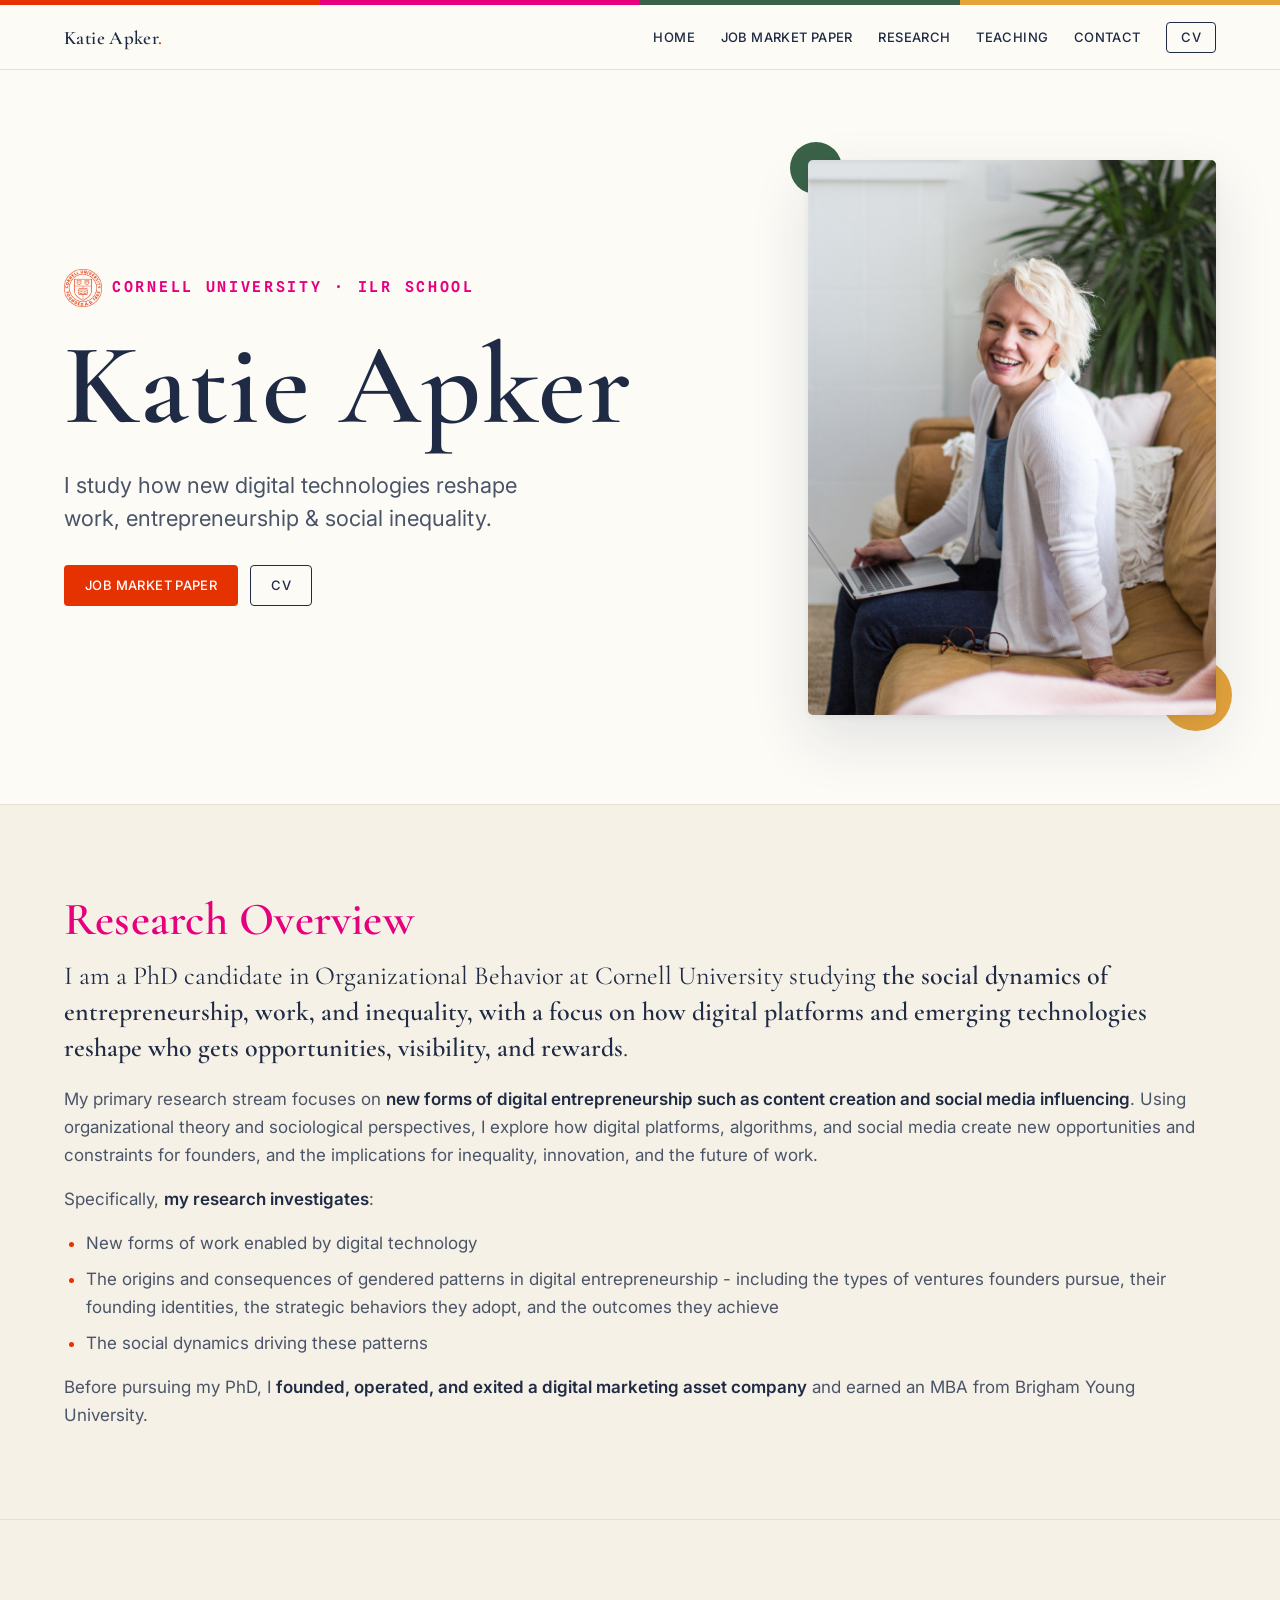
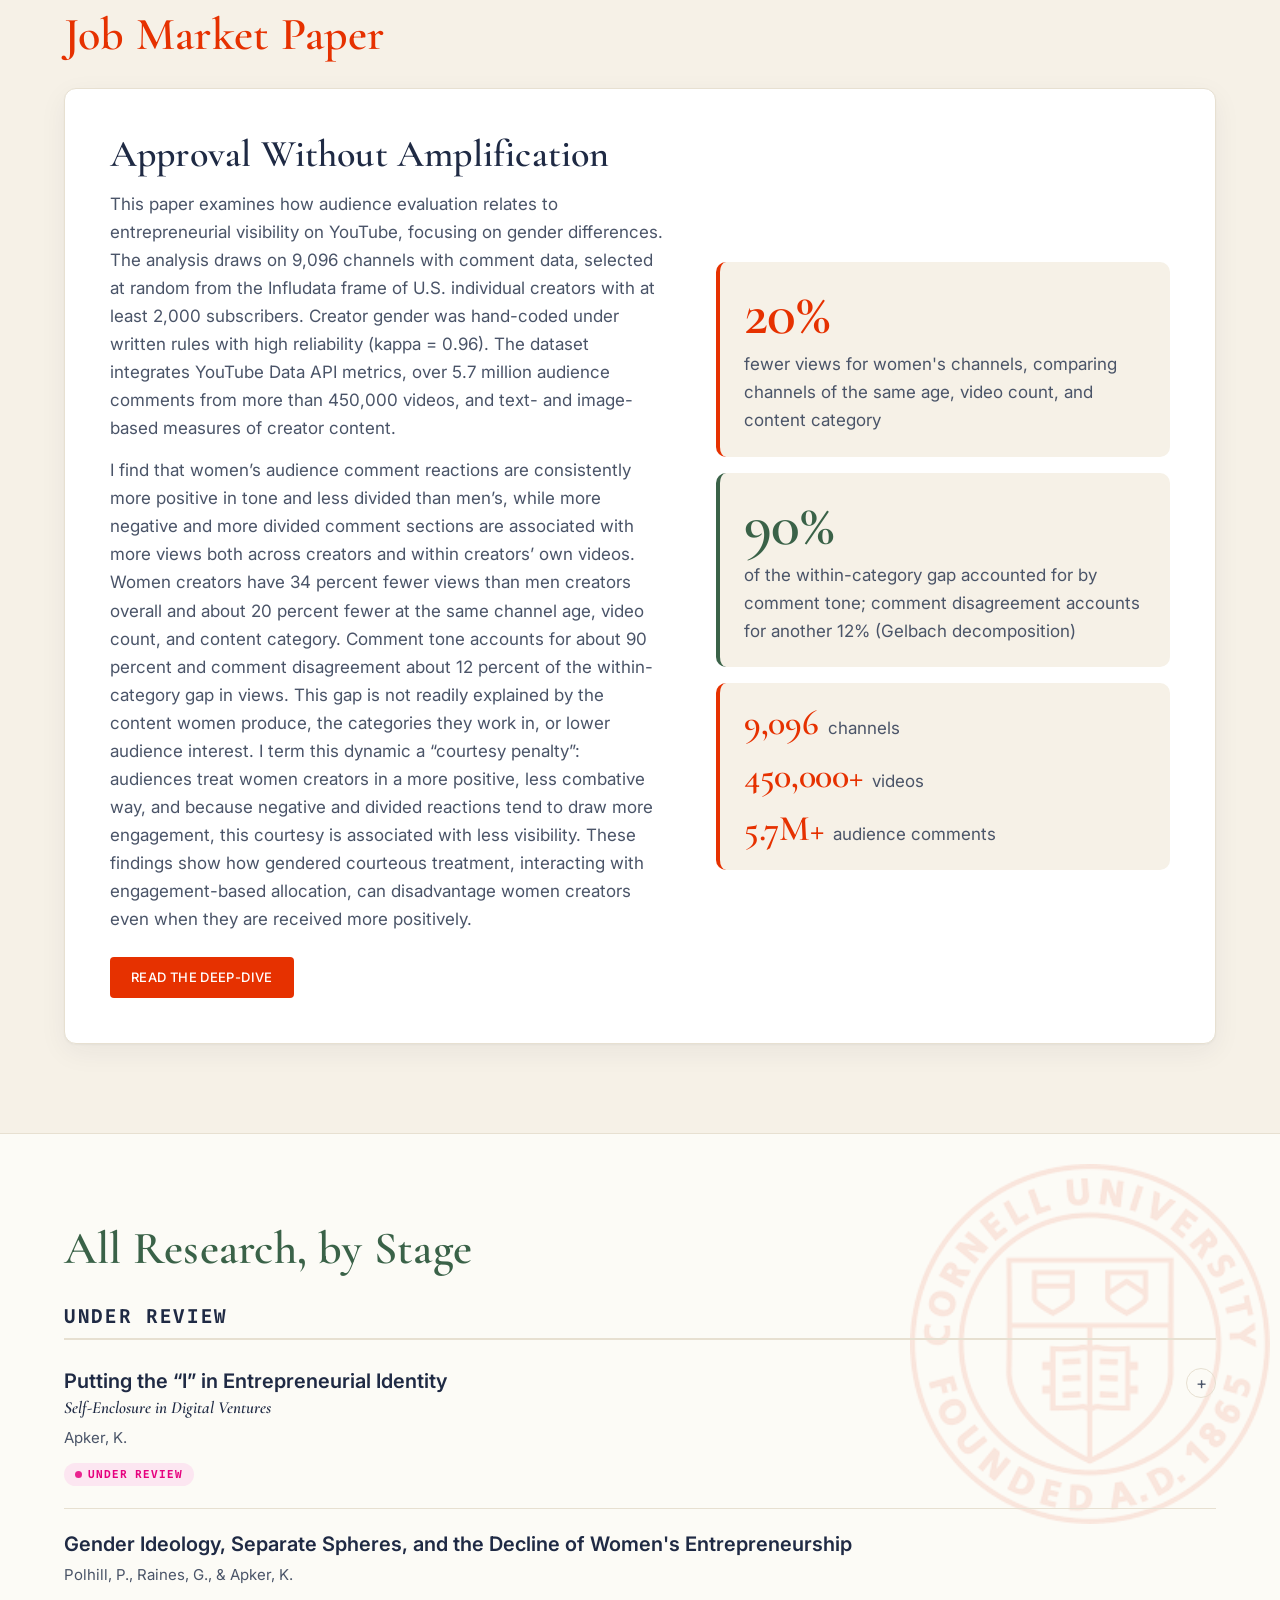
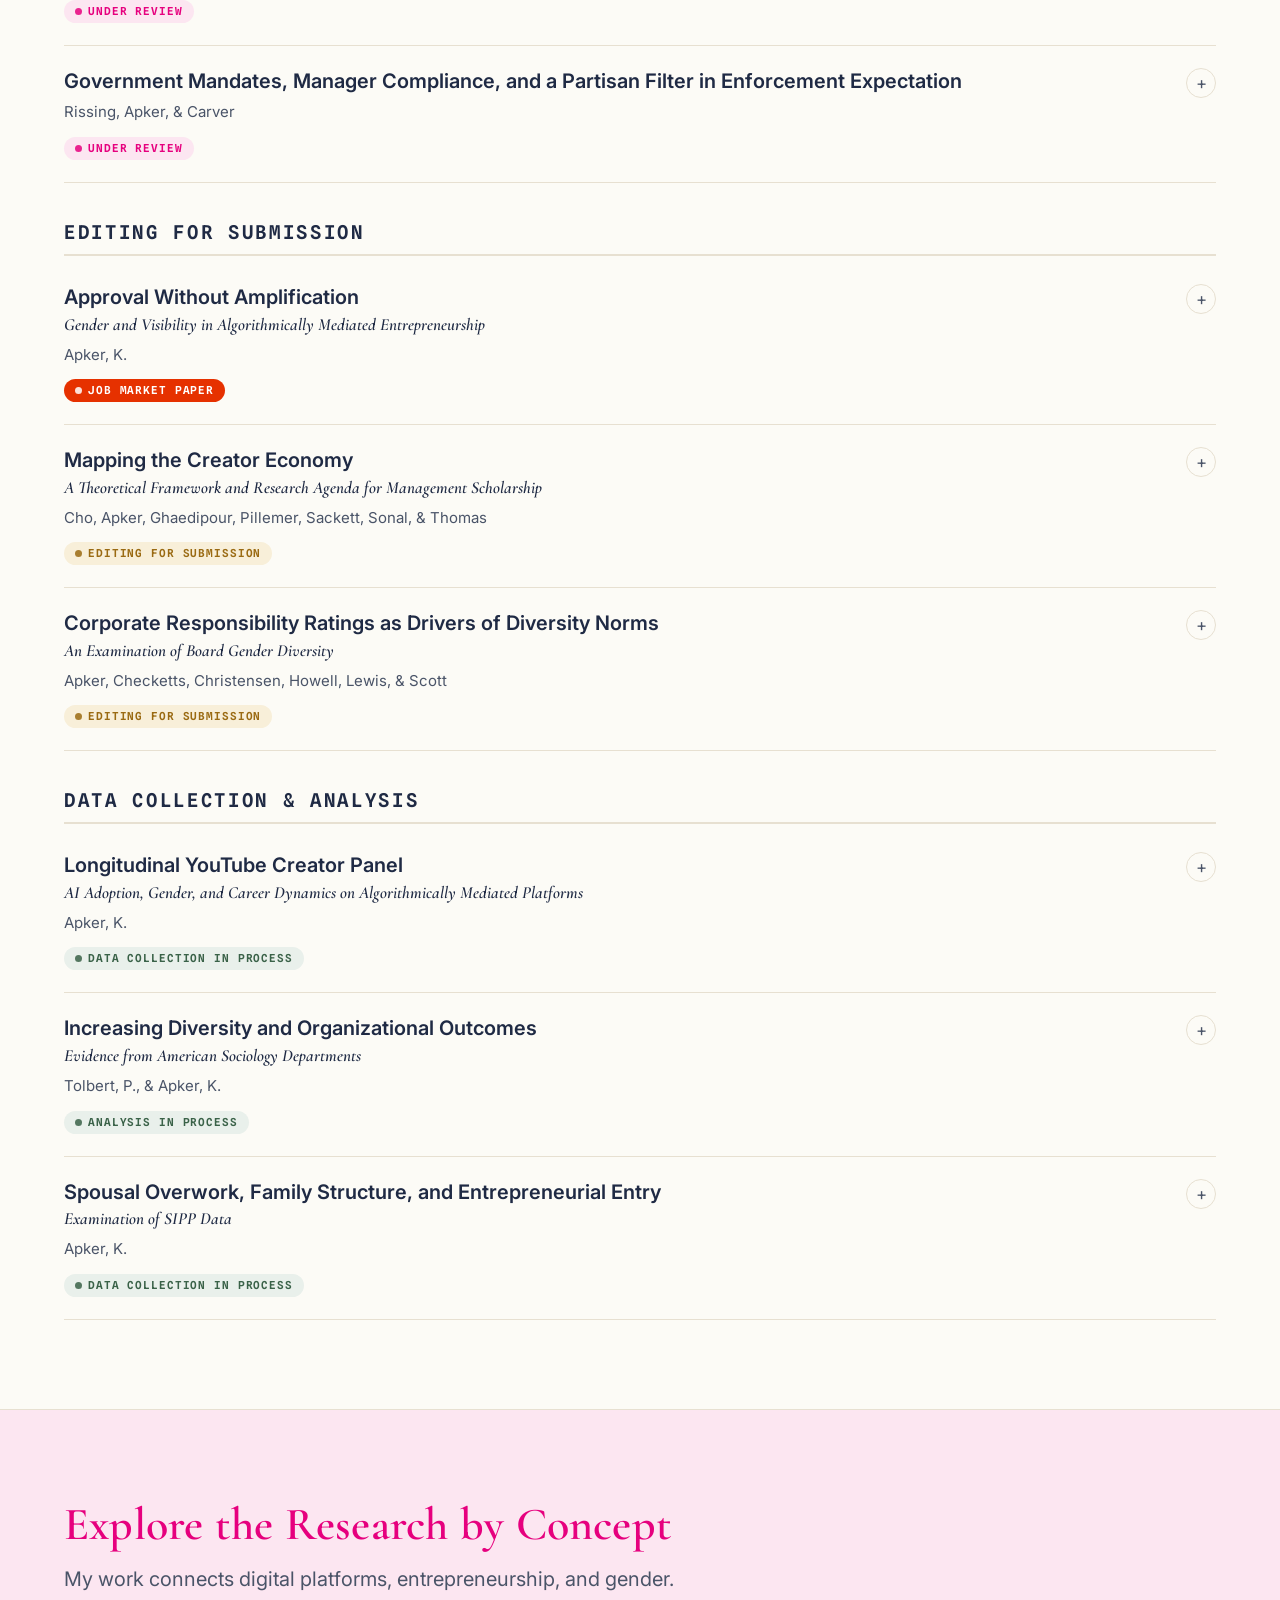
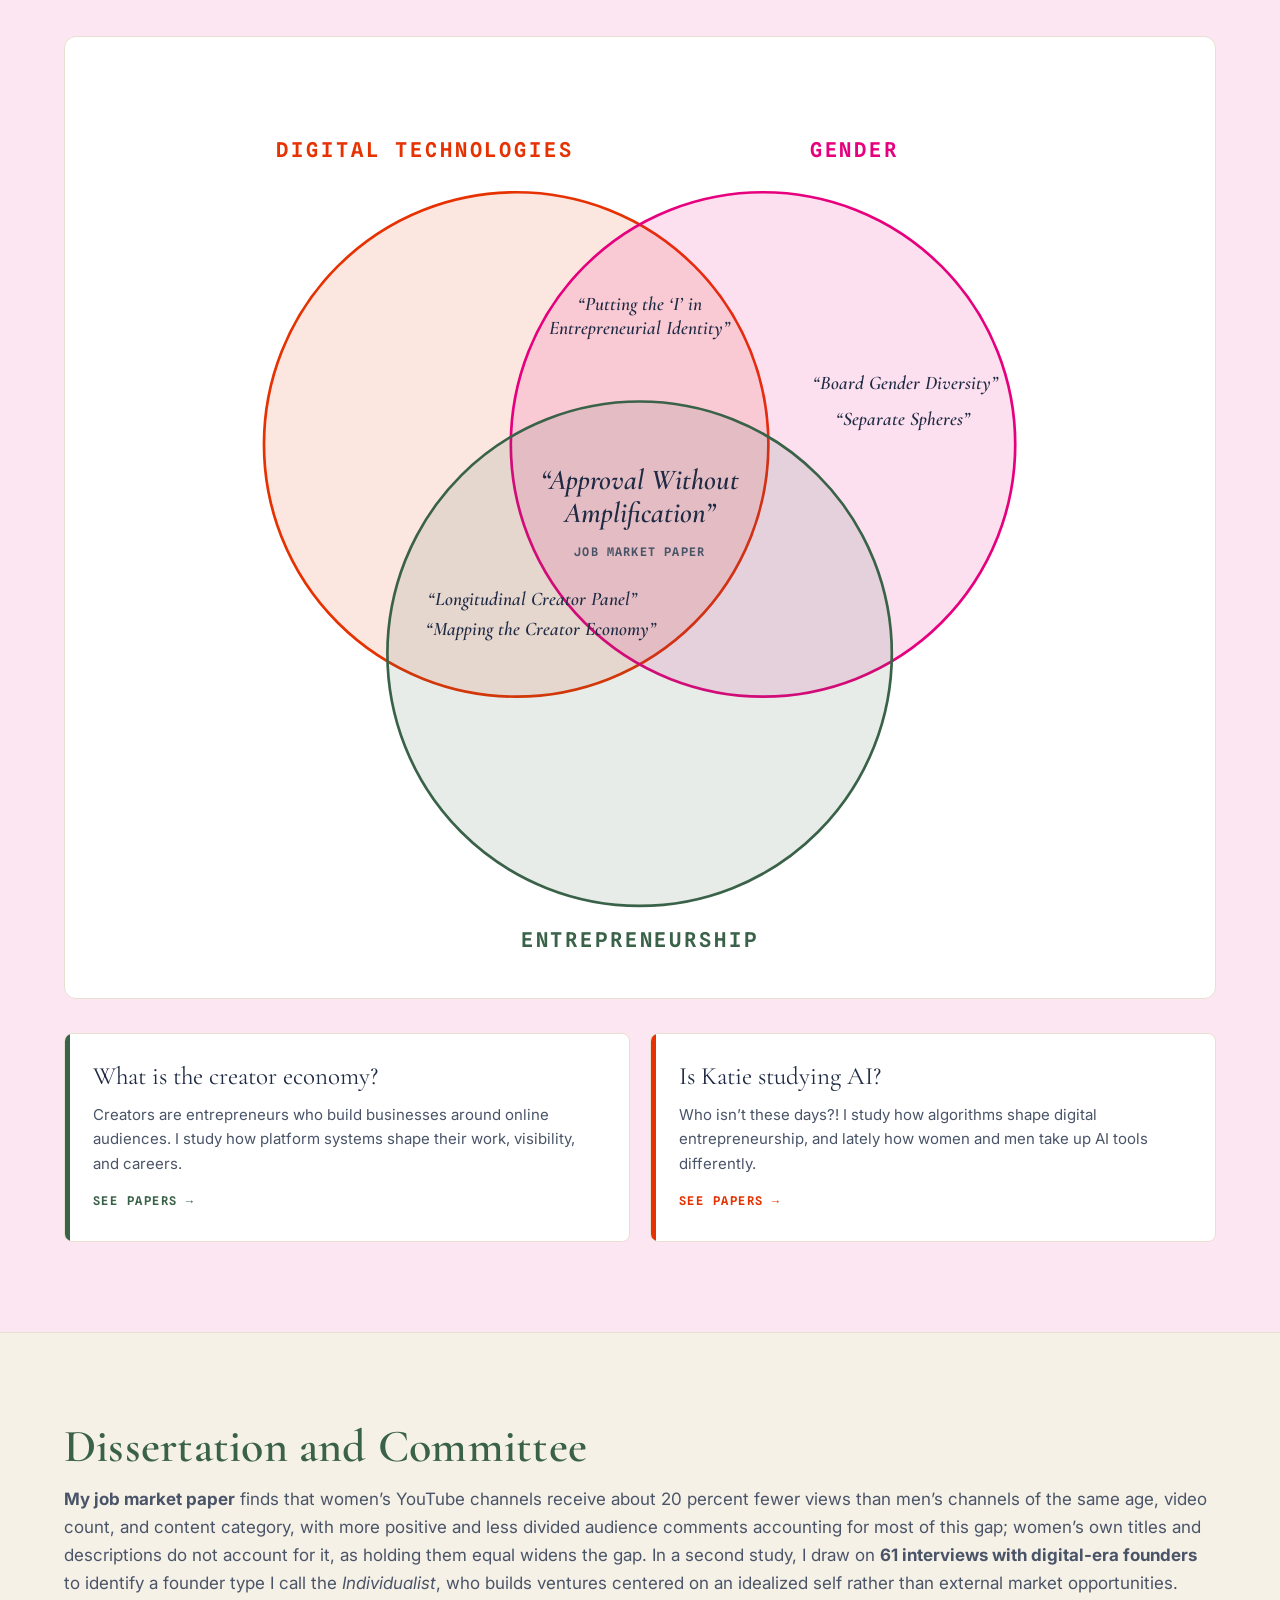
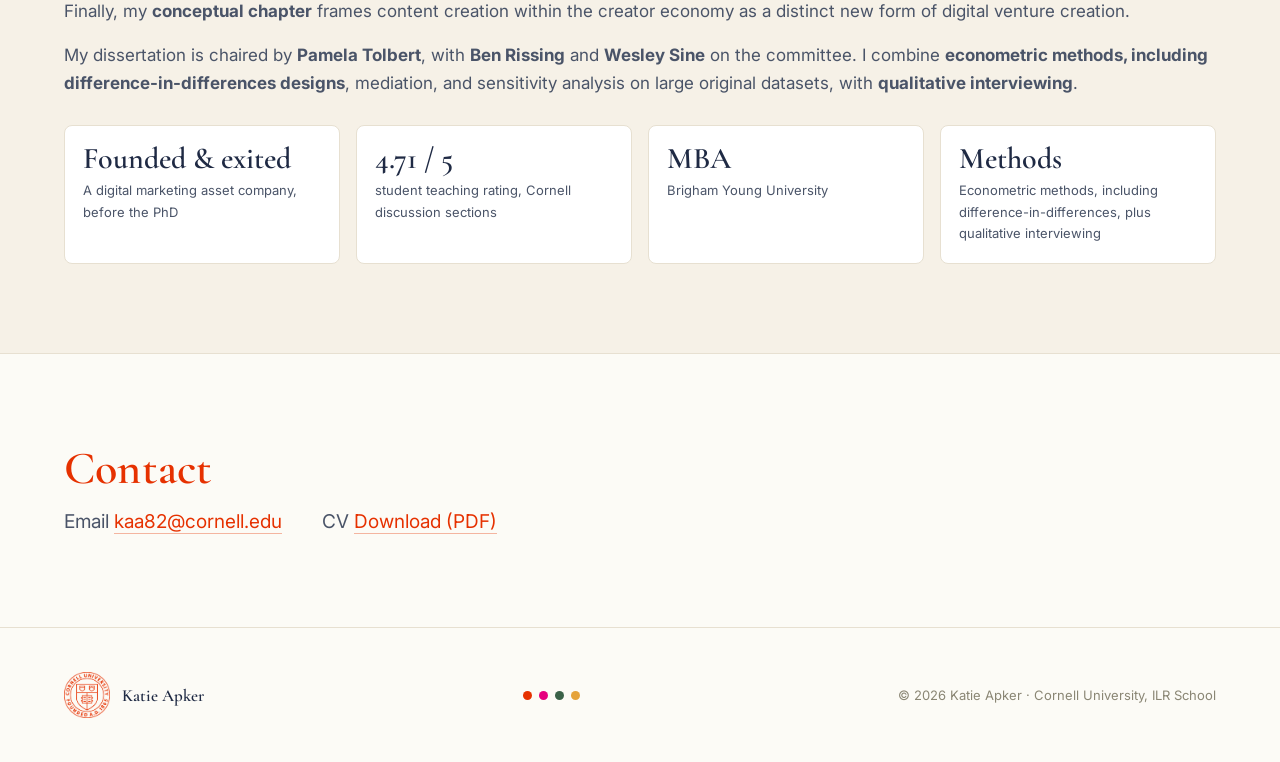
==== commit df29e409: "Sync JMP headline results to manuscript v86 (2026-11-07): tone + disagreement, courtesy penalty; pro" ====
--- a/index.html
+++ b/index.html
@@ -95,7 +95,7 @@
         <h3>Approval Without Amplification</h3>
         <div class="prose">
           <p>This paper examines how audience evaluation relates to entrepreneurial visibility on YouTube, focusing on gender differences. The analysis draws on 9,096 channels with comment data, selected at random from the Infludata frame of U.S. individual creators with at least 2,000 subscribers. Creator gender was hand-coded under written rules with high reliability (kappa = 0.96). The dataset integrates YouTube Data API metrics, over 5.7 million audience comments from more than 450,000 videos, and text- and image-based measures of creator content.</p>
-          <p>I find that women’s channels receive about 20 percent fewer views than men’s when comparing channels of the same age, video count, and content category. More positive comment tone is associated with fewer views, while more profane comments are associated with more views, both across creators and within individual creators’ videos; this association is what I term a &ldquo;negative arousal bonus.&rdquo; Women’s channels receive more positive comments and about 55 percent less profanity, a pattern consistent with benevolent sexism. In a Gelbach decomposition of the 20 percent gap, comment tone accounts for 88.0 percent and profanity for 6.7 percent; the two together account for 94.7 percent. Women’s own titles and descriptions are more positive, and holding them equal widens the gap. With tone and profanity held equal, the remaining difference in views is not statistically distinguishable from zero. These findings highlight that even ostensibly positive evaluation can reproduce gender inequality when resource allocation depends on the intensity rather than the favorability of evaluation, a dynamic especially relevant in algorithmically mediated settings.</p>
+          <p>I find that women’s audience comment reactions are consistently more positive in tone and less divided than men’s, while more negative and more divided comment sections are associated with more views both across creators and within creators’ own videos. Women creators have 34 percent fewer views than men creators overall and about 20 percent fewer at the same channel age, video count, and content category. Comment tone accounts for about 90 percent and comment disagreement about 12 percent of the within-category gap in views. This gap is not readily explained by the content women produce, the categories they work in, or lower audience interest. I term this dynamic a &ldquo;courtesy penalty&rdquo;: audiences treat women creators in a more positive, less combative way, and because negative and divided reactions tend to draw more engagement, this courtesy is associated with less visibility. These findings show how gendered courteous treatment, interacting with engagement-based allocation, can disadvantage women creators even when they are received more positively.</p>
         </div>
         <div class="spot-cta" style="margin-top:24px">
           <a class="btn btn-solid" href="/research/youtube-gender-gap/">Read the deep-dive</a>
@@ -103,7 +103,7 @@
       </div>
       <div class="statpair">
         <div class="bigstat"><div class="n"><span data-count="20" data-suffix="%">20%</span></div><div class="d">fewer views for women's channels, comparing channels of the same age, video count, and content category</div></div>
-        <div class="bigstat resolved"><div class="n">94.7%</div><div class="d">of that 20% gap accounted for by comment tone and profanity (Gelbach decomposition)</div></div>
+        <div class="bigstat resolved"><div class="n">90%</div><div class="d">of the within-category gap accounted for by comment tone; comment disagreement accounts for another 12% (Gelbach decomposition)</div></div>
         <div class="bigstat">
           <div class="rowstat"><span class="rn">9,096</span><span class="rl">channels</span></div>
           <div class="rowstat"><span class="rn">450,000+</span><span class="rl">videos</span></div>
@@ -175,7 +175,7 @@
         </summary>
         <div class="paper-body-in">
           <div>
-            <p>Women’s YouTube channels receive about 20 percent fewer views than men’s channels of the same age, video count, and content category. More positive comment tone is associated with fewer views and more profanity with more views. Women’s channels receive more positive and less profane comments, jointly accounting for the majority of the 20 percent gap.</p>
+            <p>Women’s YouTube channels receive about 20 percent fewer views than men’s channels of the same age, video count, and content category. More positive comment tone is associated with fewer views and more divided comment sections with more views. Women’s channels receive more positive, less divided comments, which account for most of the gap.</p>
             <div class="paper-actions"><a class="btn btn-solid btn-sm" href="/research/youtube-gender-gap/">Open the deep-dive</a></div>
           </div>
         </div>
@@ -305,7 +305,7 @@
   <div class="wrap">
     <h2 class="section-h reveal hc-green">Dissertation and Committee</h2>
     <div class="lede-prose reveal" style="max-width:none">
-      <p><b>My job market paper</b> finds that women’s YouTube channels receive about 20 percent fewer views than men’s channels of the same age, video count, and content category, with more positive and less profane audience comments accounting for most of this gap; women’s own titles and descriptions do not account for it, as holding them equal widens the gap. In a second study, I draw on <b>61 interviews with digital-era founders</b> to identify a founder type I call the <i>Individualist</i>, who builds ventures centered on an idealized self rather than external market opportunities. Finally, my <b>conceptual chapter</b> frames content creation within the creator economy as a distinct new form of digital venture creation.</p>
+      <p><b>My job market paper</b> finds that women’s YouTube channels receive about 20 percent fewer views than men’s channels of the same age, video count, and content category, with more positive and less divided audience comments accounting for most of this gap; women’s own titles and descriptions do not account for it, as holding them equal widens the gap. In a second study, I draw on <b>61 interviews with digital-era founders</b> to identify a founder type I call the <i>Individualist</i>, who builds ventures centered on an idealized self rather than external market opportunities. Finally, my <b>conceptual chapter</b> frames content creation within the creator economy as a distinct new form of digital venture creation.</p>
       <p>My dissertation is chaired by <b>Pamela Tolbert</b>, with <b>Ben Rissing</b> and <b>Wesley Sine</b> on the committee. I combine <b>econometric methods, including difference-in-differences designs</b>, mediation, and sensitivity analysis on large original datasets, with <b>qualitative interviewing</b>.</p>
     </div>
     <div class="facts reveal d1">
@@ -336,7 +336,7 @@
   </div>
 </footer>
 
-<script src="/assets/js/jmp-data.js?v=6"></script>
+<script src="/assets/js/jmp-data.js?v=7"></script>
 <script src="/assets/js/site.js" defer></script>
 </body>
 </html>
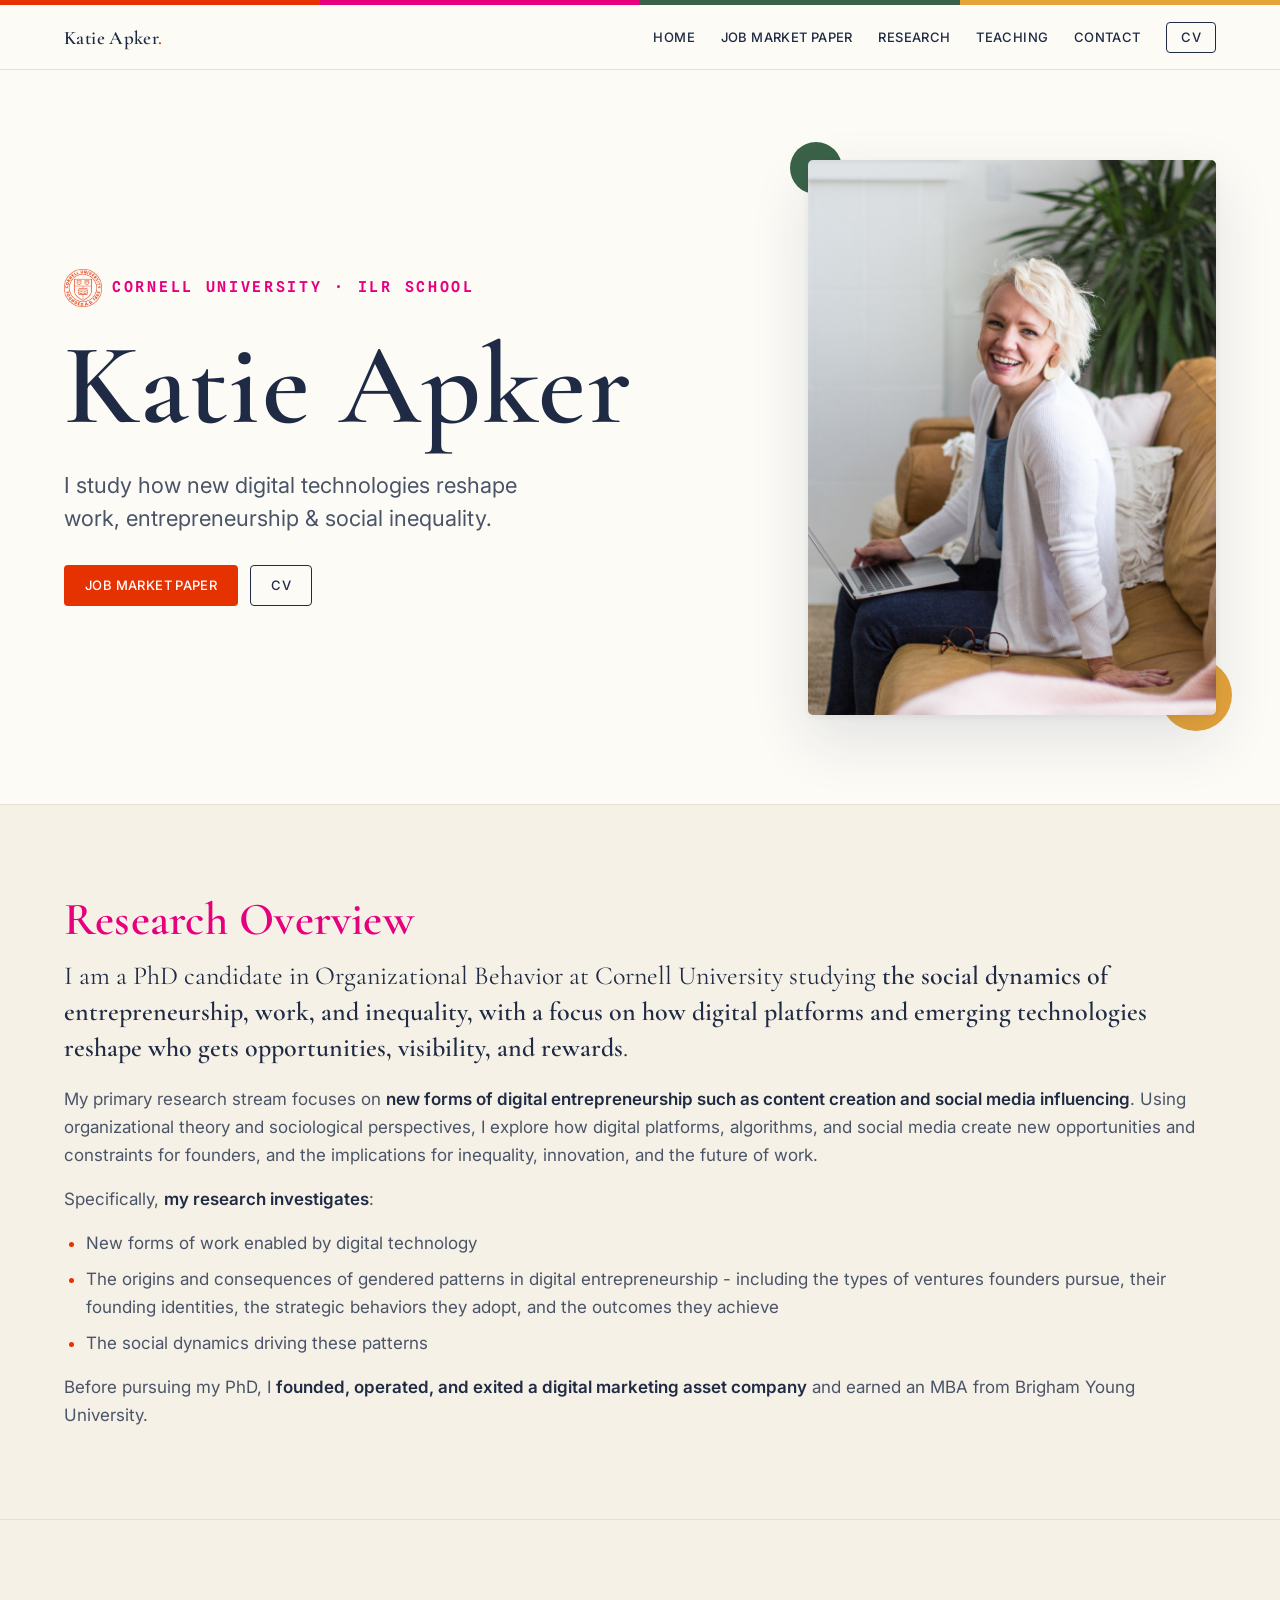
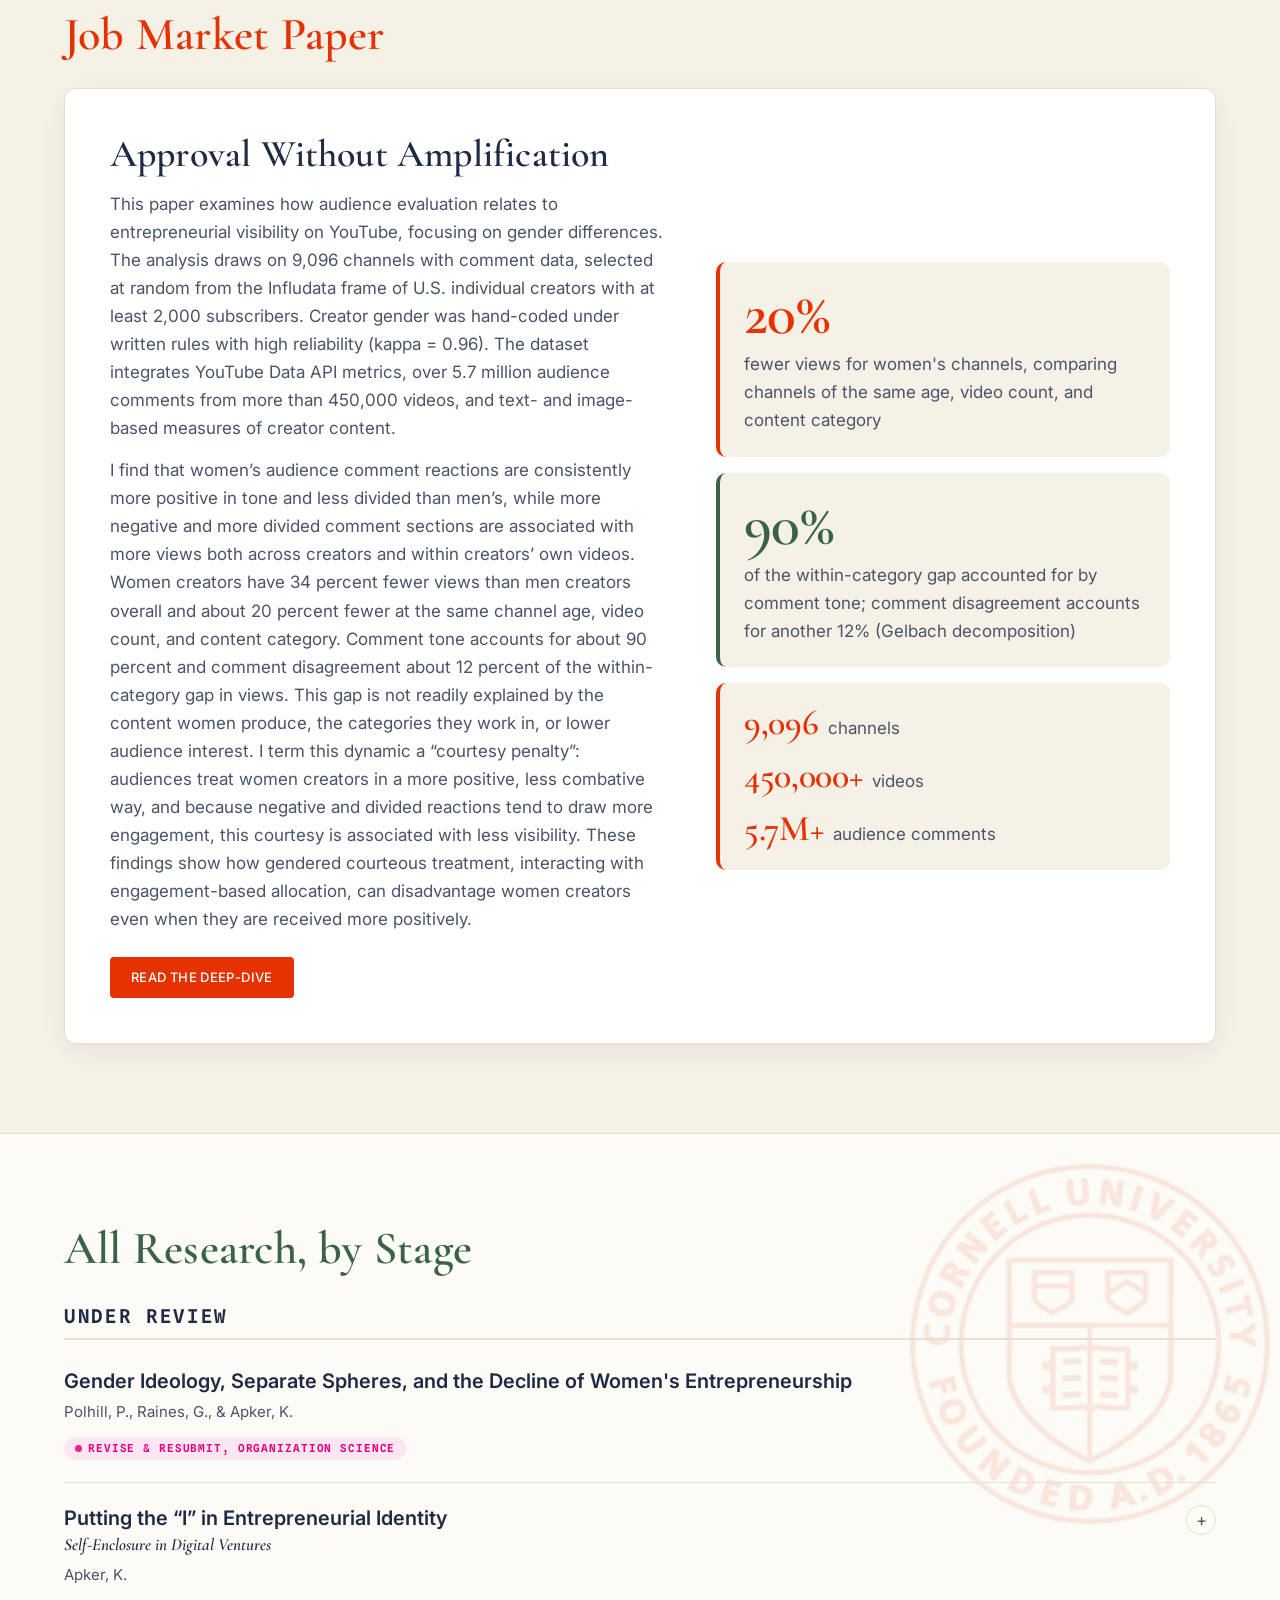
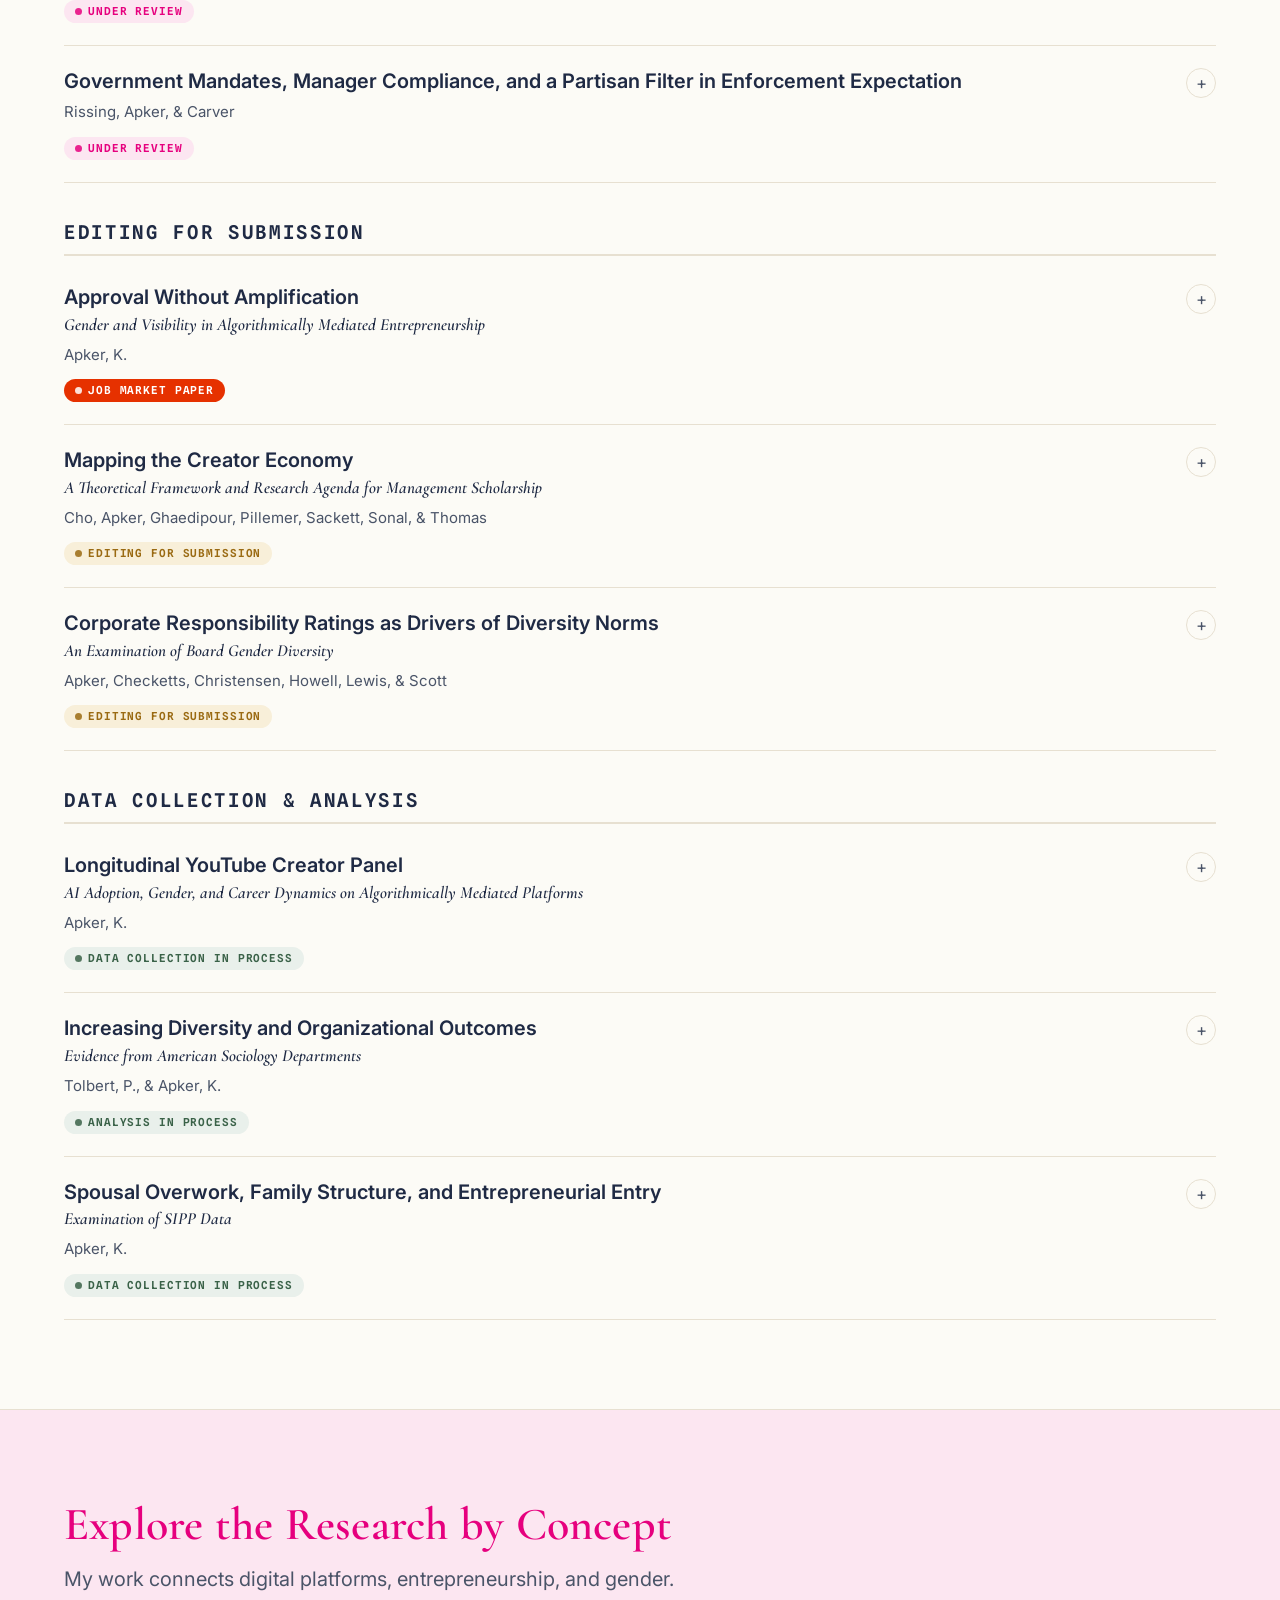
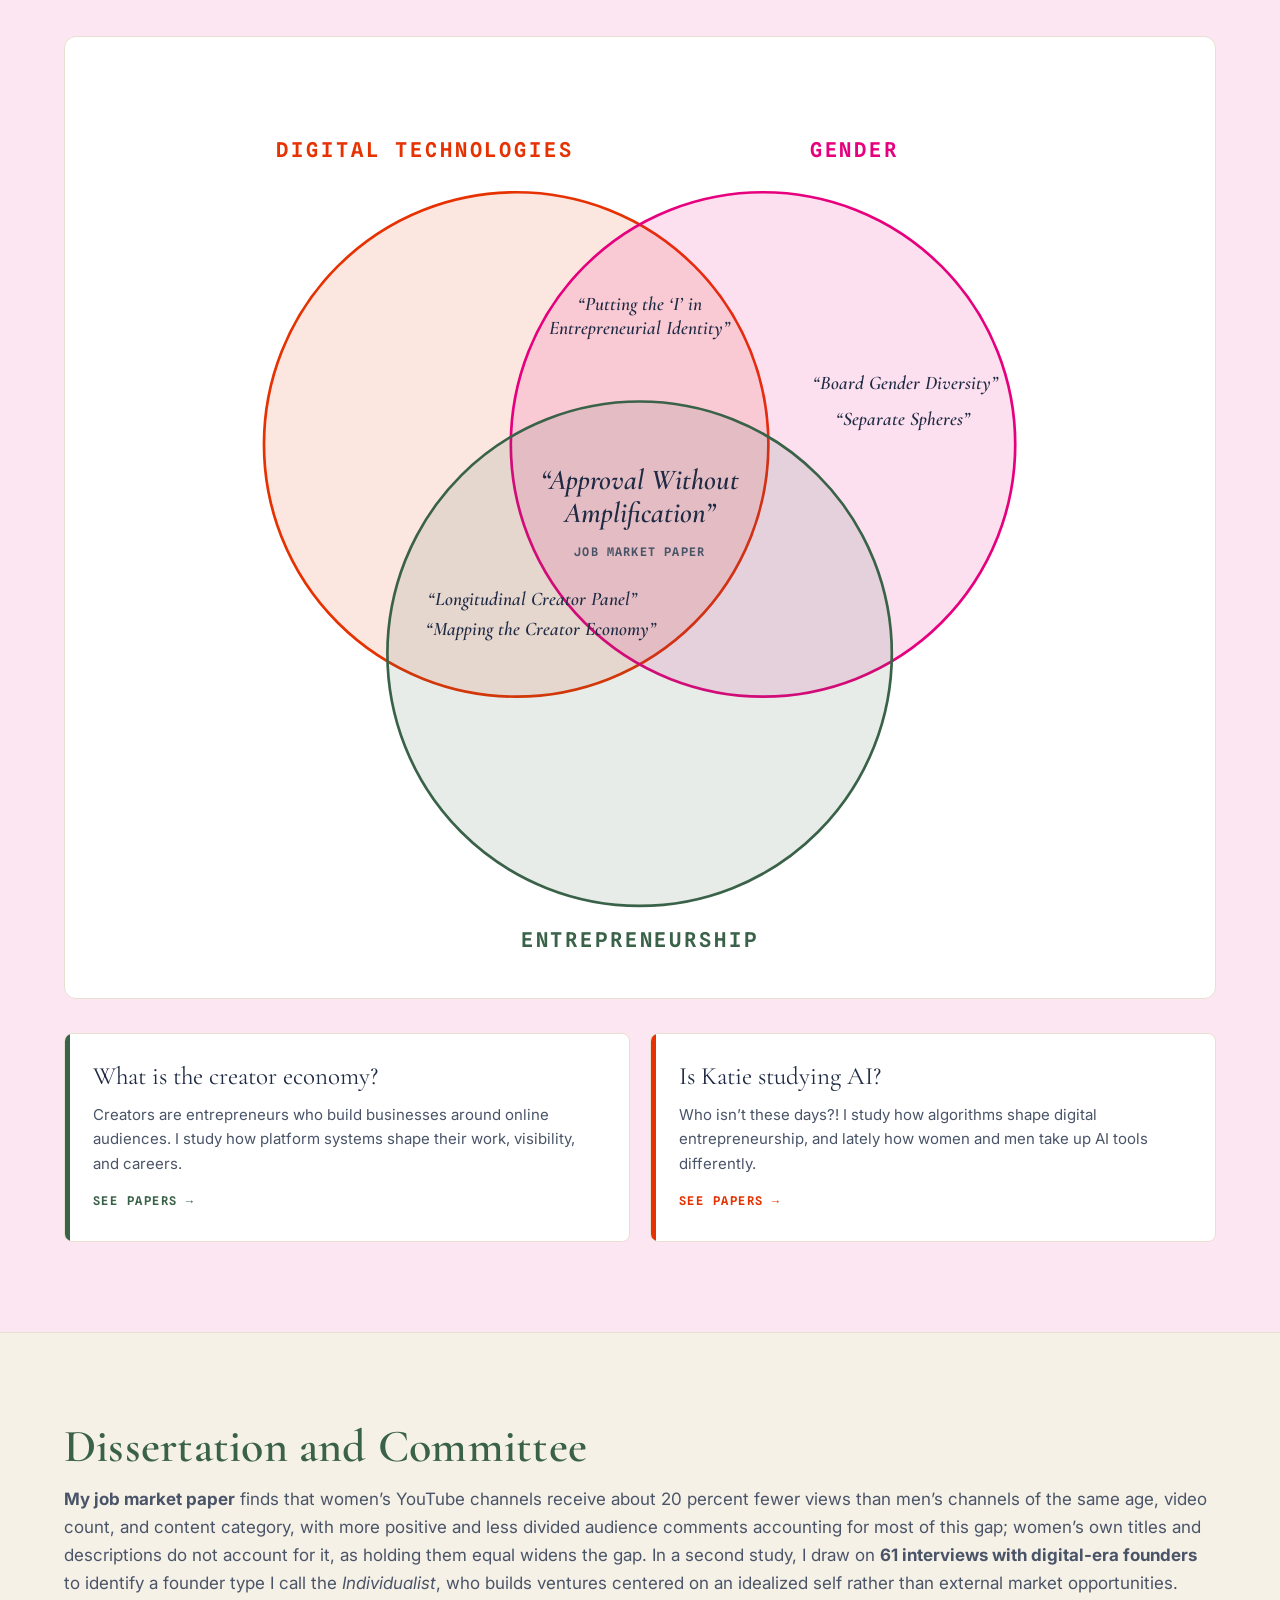
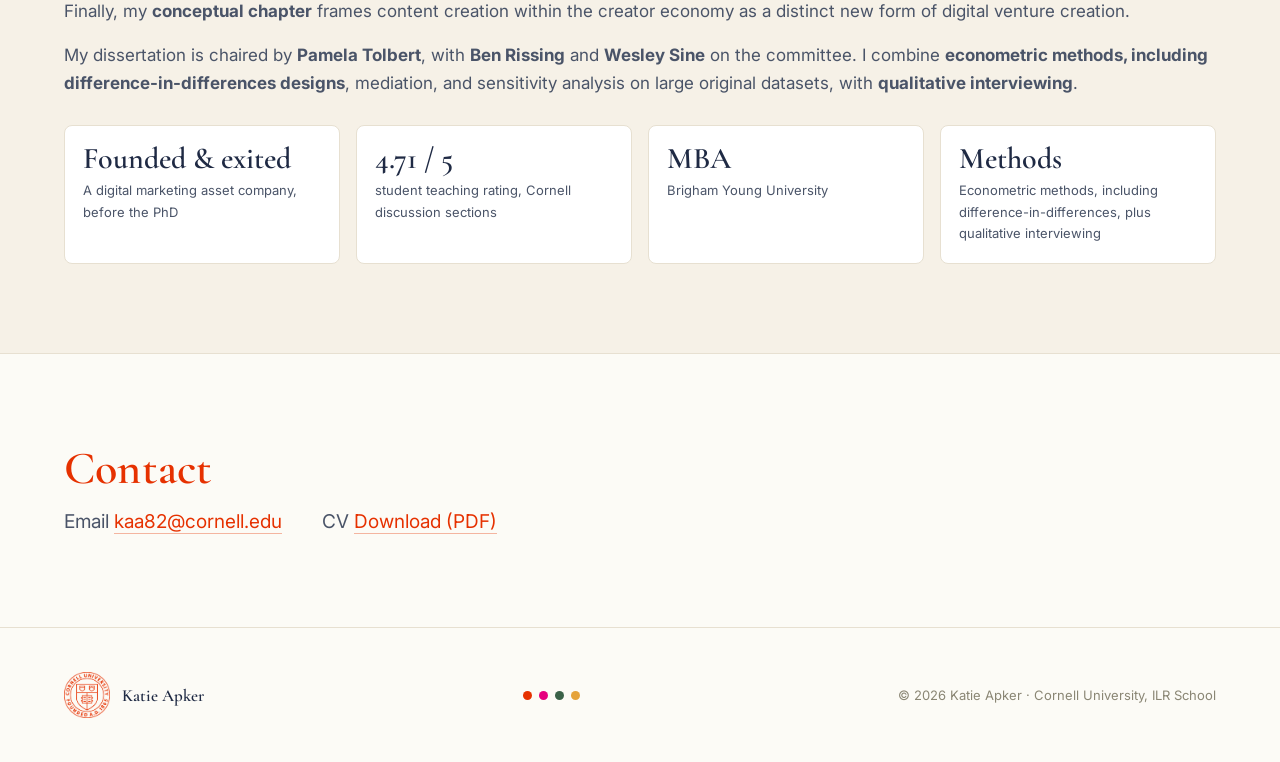
==== commit 439d09f5: "Separate Spheres paper: revise and resubmit at Organization Science Co-Authored-By: Claude Opus 5.5 " ====
--- a/index.html
+++ b/index.html
@@ -122,6 +122,15 @@
 
     <div class="statusgroup reveal" style="margin-top:34px">
       <div class="group-h">Under review</div>
+      <div class="paper">
+        <div class="paper-head nolink">
+          <div>
+            <div class="t">Gender Ideology, Separate Spheres, and the Decline of Women's Entrepreneurship</div>
+            <div class="a">Polhill, P., Raines, G., &amp; Apker, K.</div>
+            <div class="meta"><span class="tag review">Revise &amp; resubmit, Organization Science</span></div>
+          </div>
+        </div>
+      </div>
       <details class="paper">
         <summary class="paper-head">
           <div>
@@ -139,15 +148,6 @@
           </div>
         </div>
       </details>
-      <div class="paper">
-        <div class="paper-head nolink">
-          <div>
-            <div class="t">Gender Ideology, Separate Spheres, and the Decline of Women's Entrepreneurship</div>
-            <div class="a">Polhill, P., Raines, G., &amp; Apker, K.</div>
-            <div class="meta"><span class="tag review">Under review</span></div>
-          </div>
-        </div>
-      </div>
       <details class="paper">
         <summary class="paper-head">
           <div>
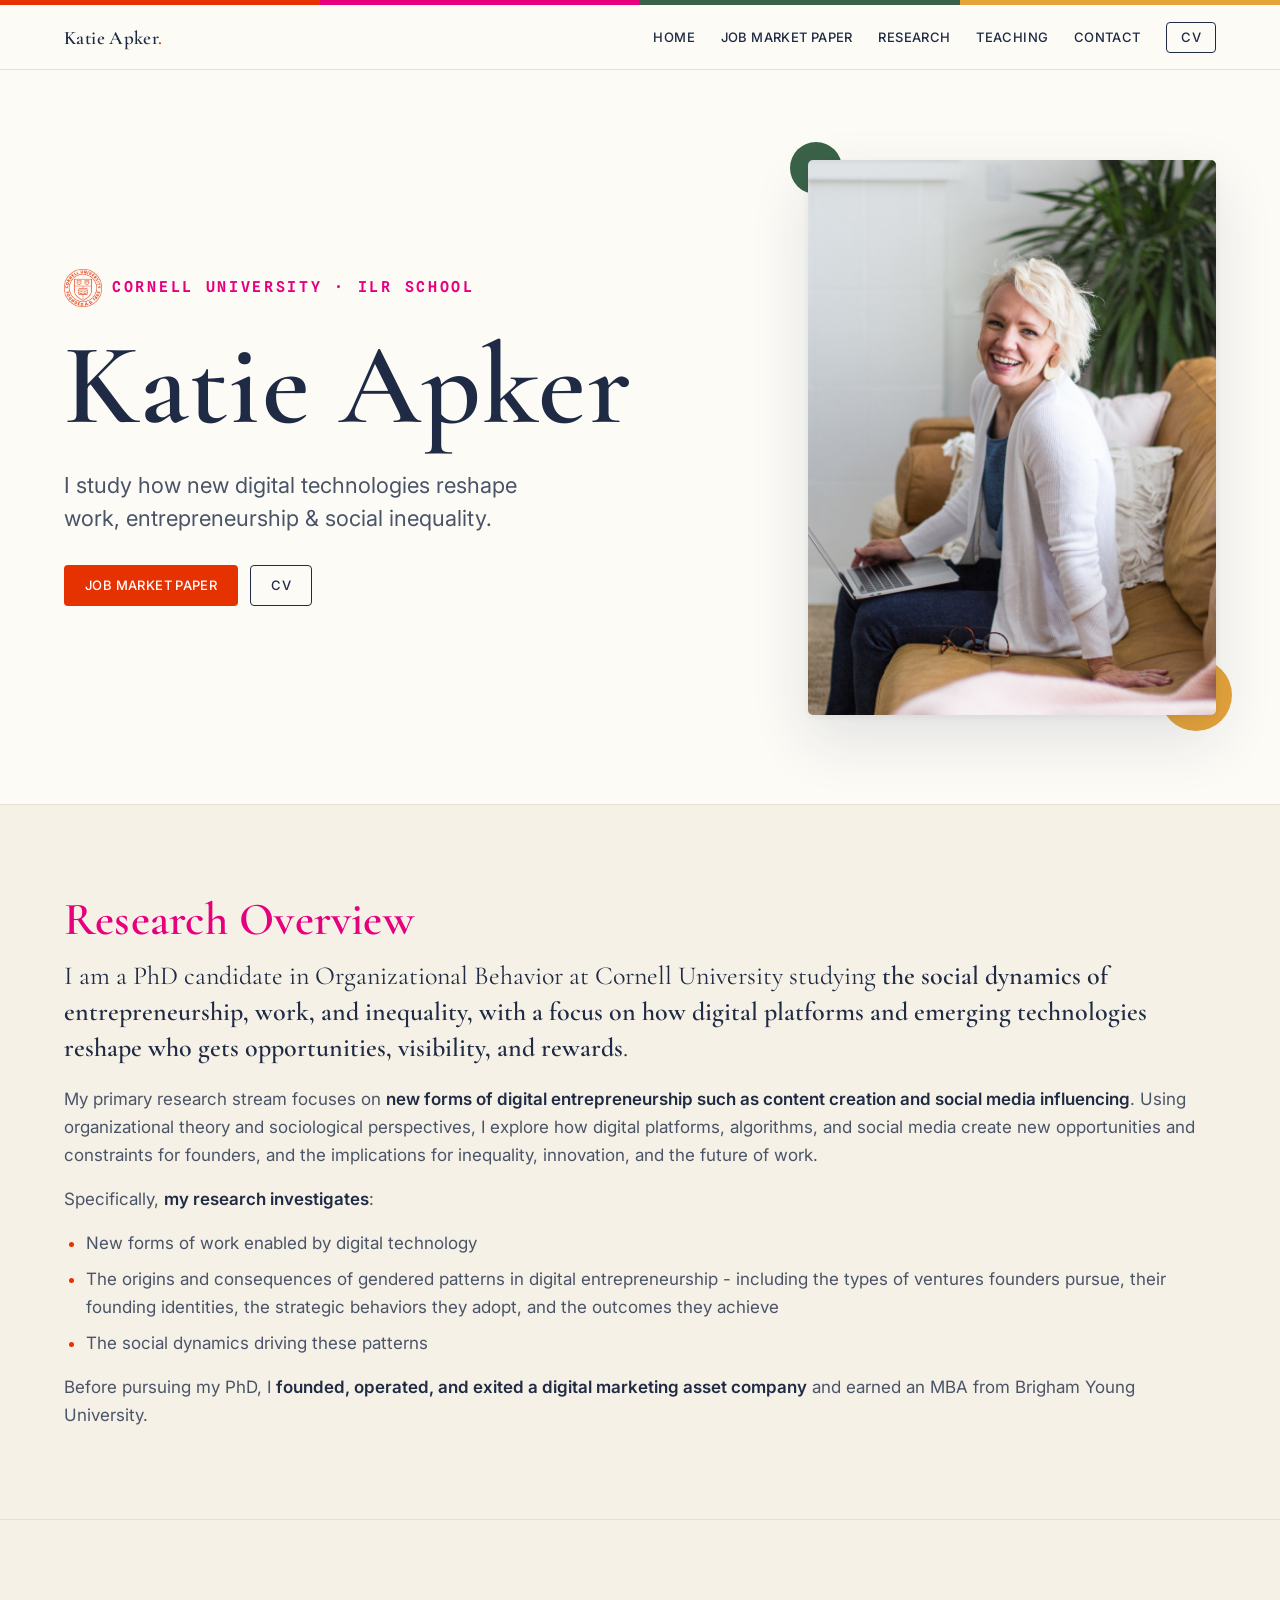
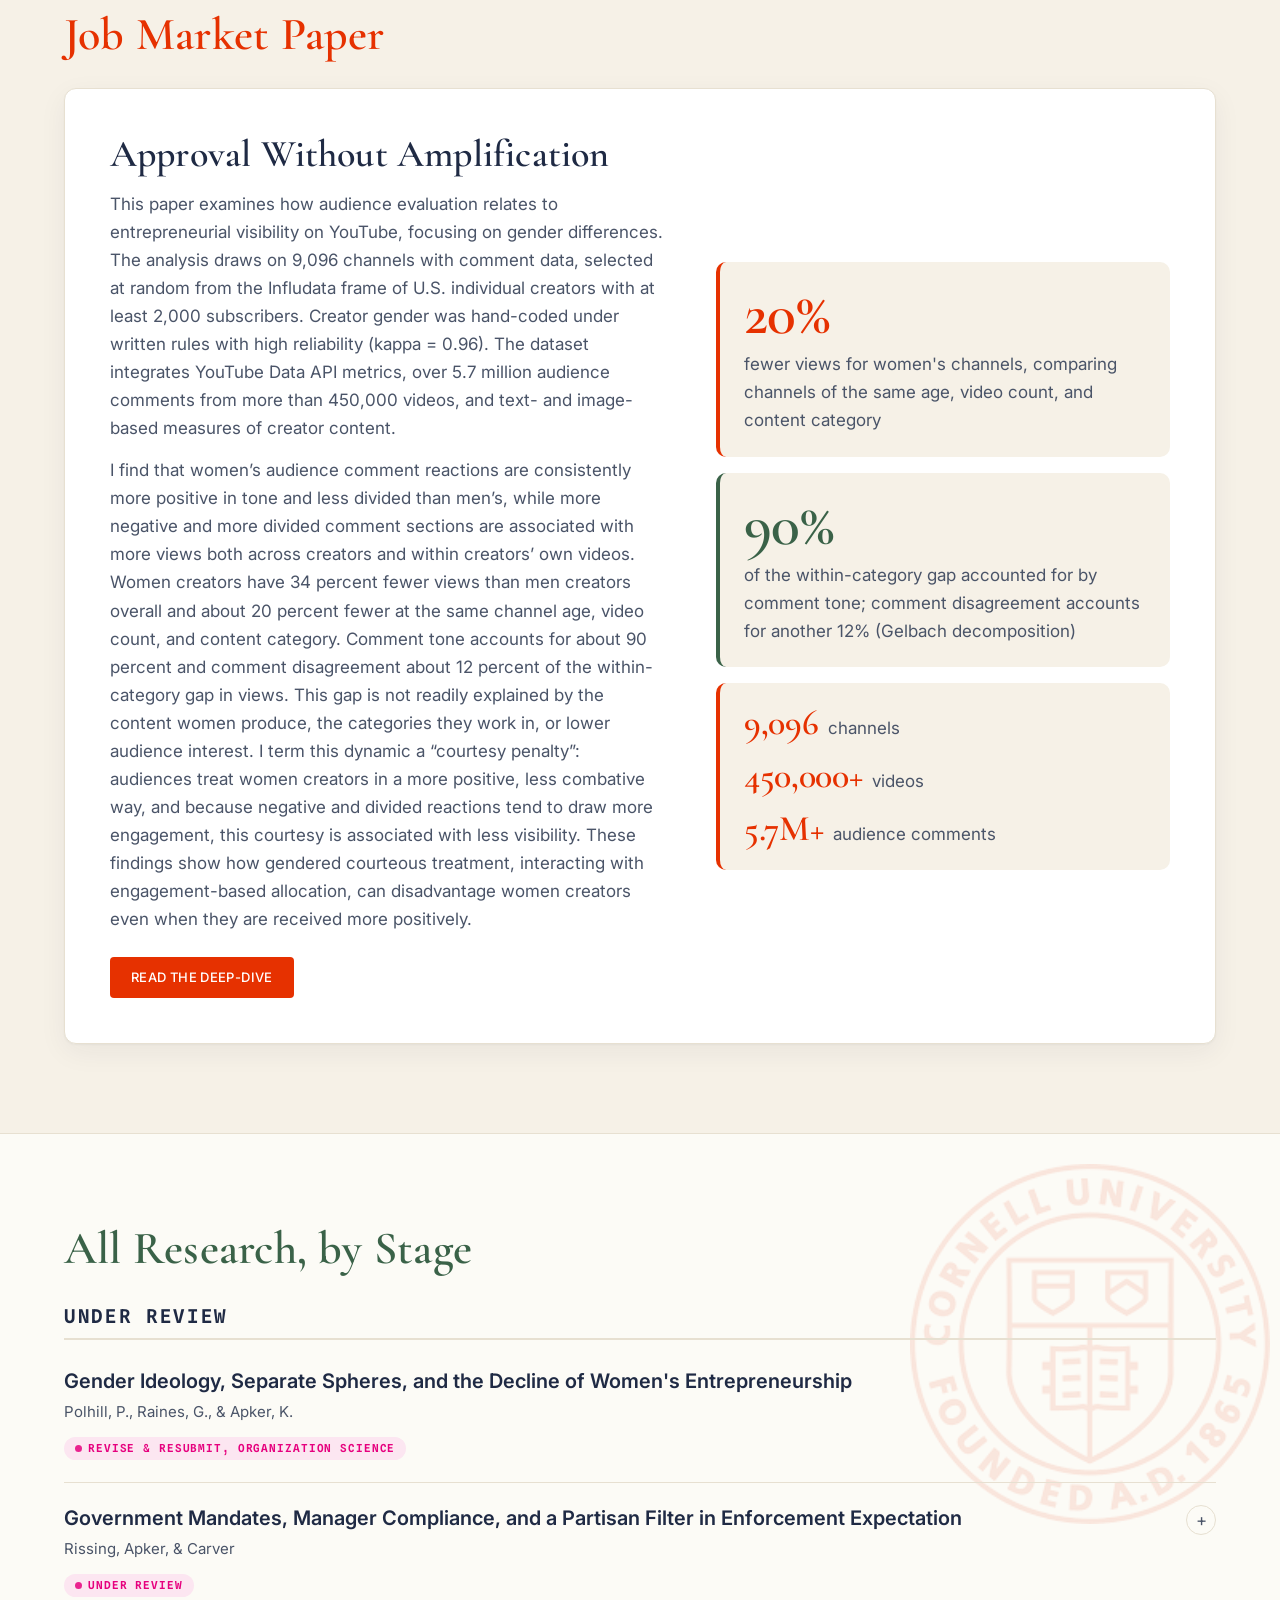
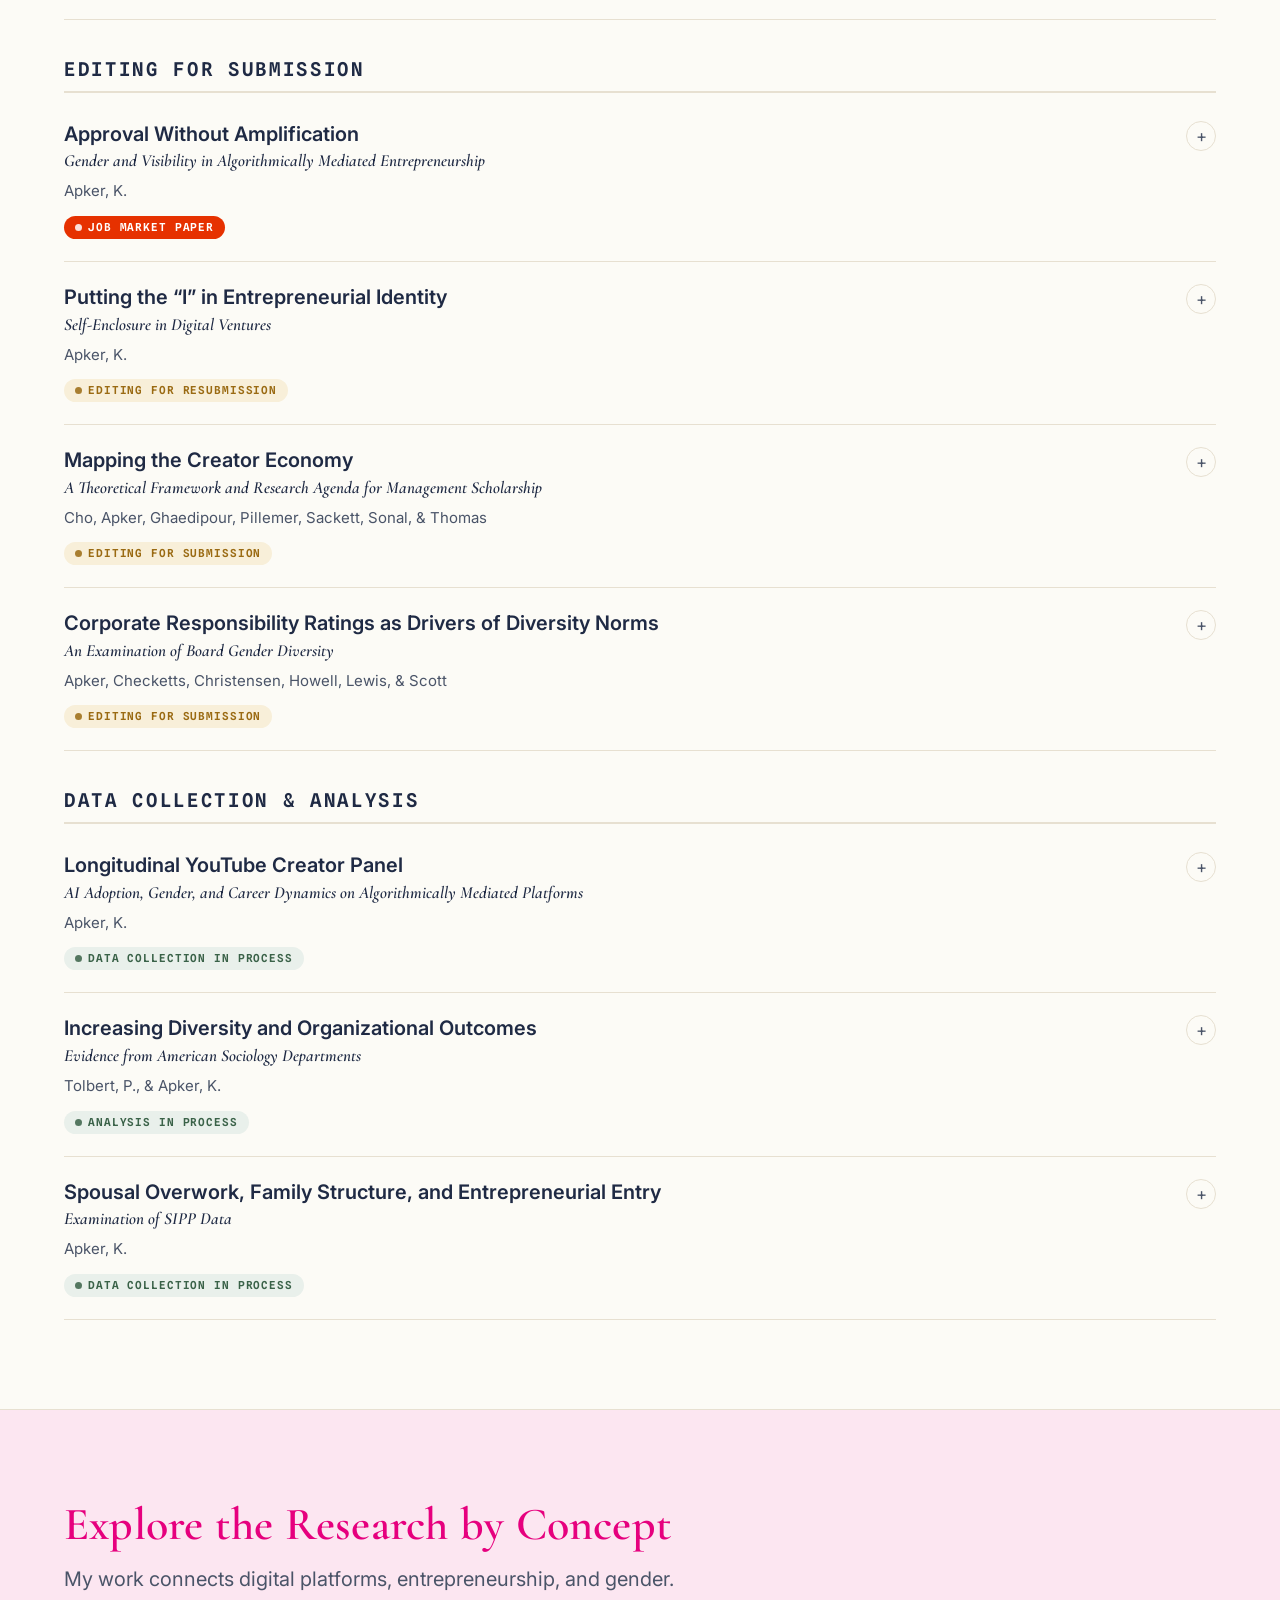
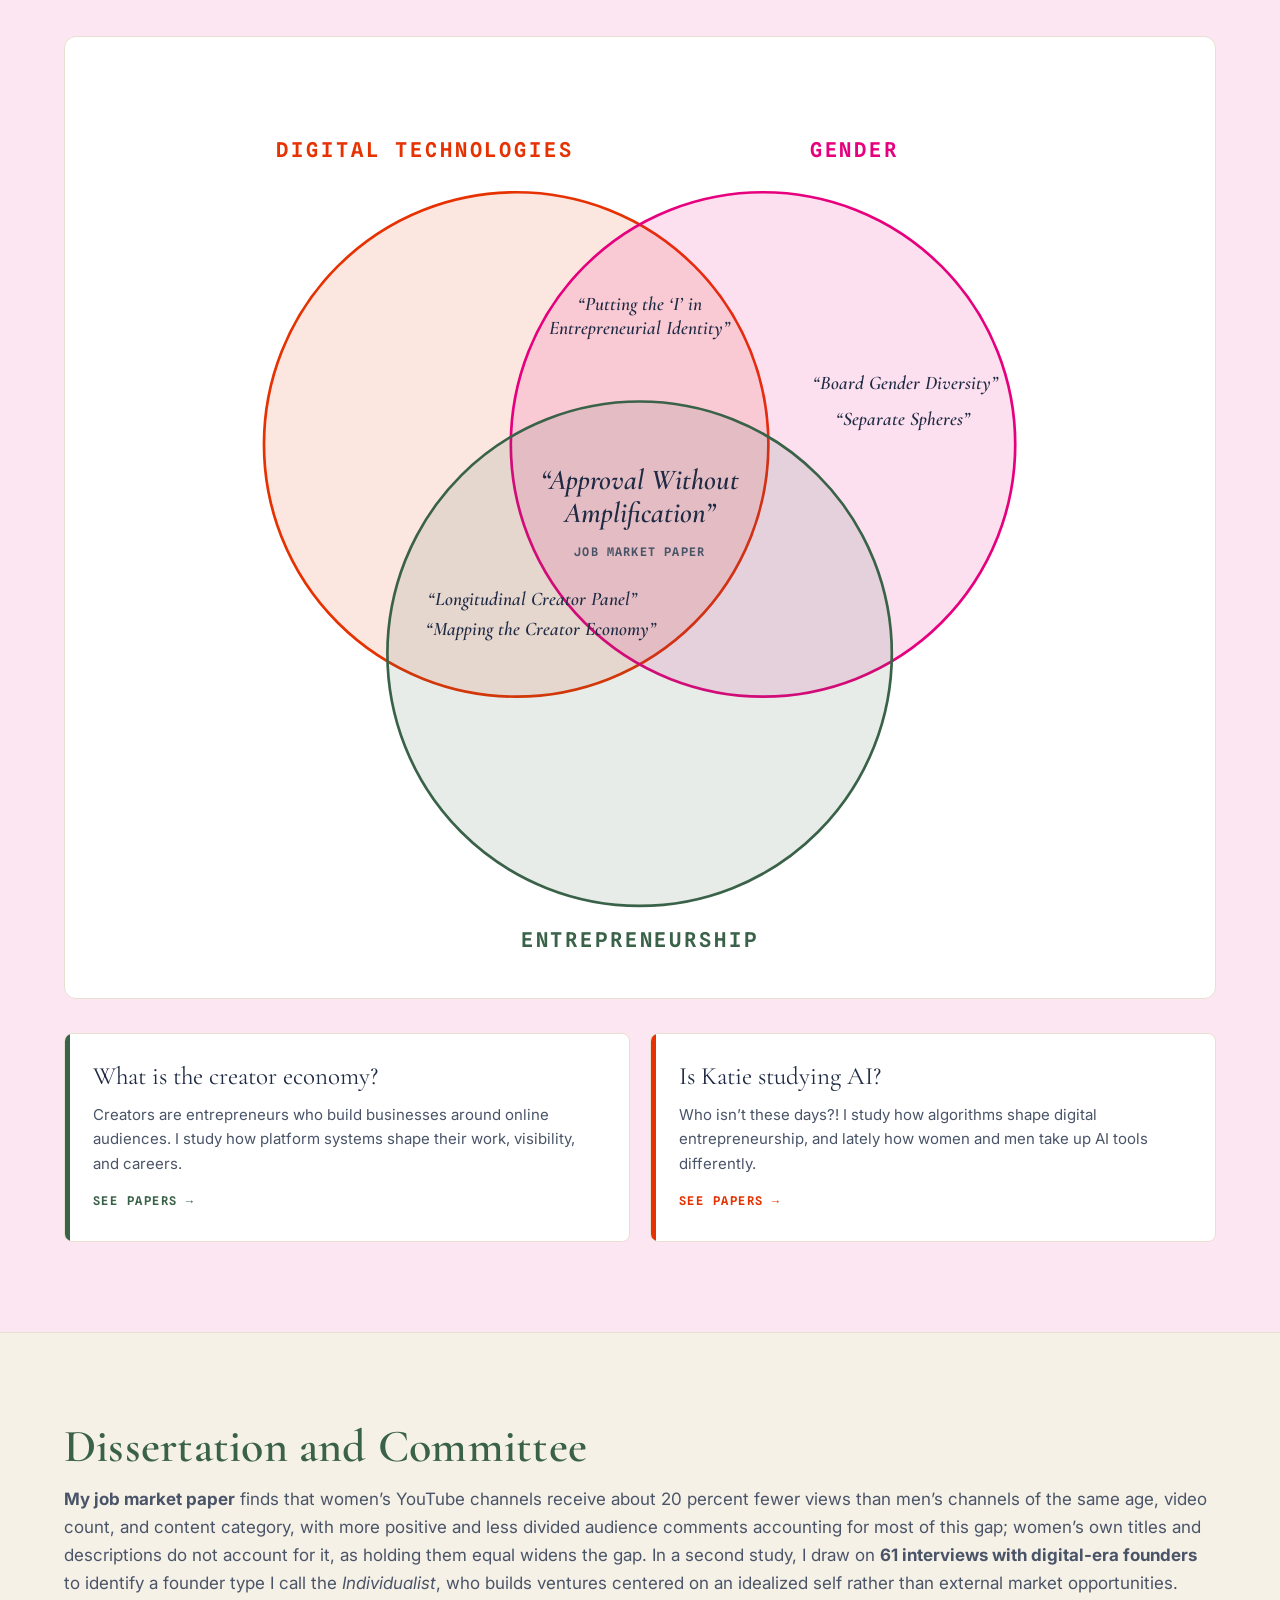
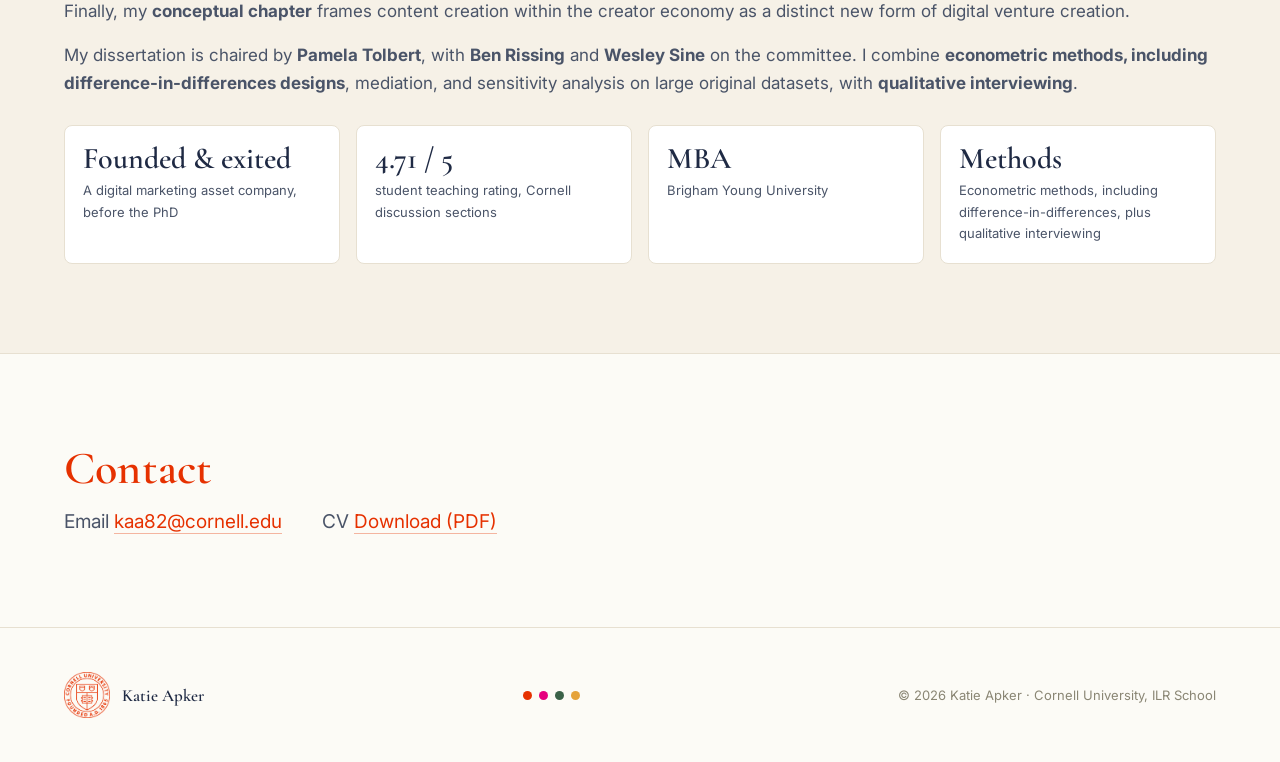
==== commit 8233dc44: "Founder identity paper: editing for resubmission, listed under the JMP Co-Authored-By: Claude Opus 5" ====
--- a/index.html
+++ b/index.html
@@ -134,23 +134,6 @@
       <details class="paper">
         <summary class="paper-head">
           <div>
-            <div class="t">Putting the &ldquo;I&rdquo; in Entrepreneurial Identity</div>
-            <div class="st">Self-Enclosure in Digital Ventures</div>
-            <div class="a">Apker, K.</div>
-            <div class="meta"><span class="tag review">Under review</span></div>
-          </div>
-          <span class="expand-ico" aria-hidden="true">+</span>
-        </summary>
-        <div class="paper-body-in">
-          <div>
-            <p>How digital entrepreneurs' individualist or collective founder identity shapes the opportunities they pursue online, and how that identity is gendered.</p>
-            <div class="paper-actions"><a class="btn btn-line btn-sm" href="/research/founder-identity/">Open paper page</a></div>
-          </div>
-        </div>
-      </details>
-      <details class="paper">
-        <summary class="paper-head">
-          <div>
             <div class="t">Government Mandates, Manager Compliance, and a Partisan Filter in Enforcement Expectation</div>
             <div class="a">Rissing, Apker, &amp; Carver</div>
             <div class="meta"><span class="tag review">Under review</span></div>
@@ -177,6 +160,23 @@
           <div>
             <p>Women’s YouTube channels receive about 20 percent fewer views than men’s channels of the same age, video count, and content category. More positive comment tone is associated with fewer views and more divided comment sections with more views. Women’s channels receive more positive, less divided comments, which account for most of the gap.</p>
             <div class="paper-actions"><a class="btn btn-solid btn-sm" href="/research/youtube-gender-gap/">Open the deep-dive</a></div>
+          </div>
+        </div>
+      </details>
+      <details class="paper">
+        <summary class="paper-head">
+          <div>
+            <div class="t">Putting the &ldquo;I&rdquo; in Entrepreneurial Identity</div>
+            <div class="st">Self-Enclosure in Digital Ventures</div>
+            <div class="a">Apker, K.</div>
+            <div class="meta"><span class="tag editing">Editing for resubmission</span></div>
+          </div>
+          <span class="expand-ico" aria-hidden="true">+</span>
+        </summary>
+        <div class="paper-body-in">
+          <div>
+            <p>How digital entrepreneurs' individualist or collective founder identity shapes the opportunities they pursue online, and how that identity is gendered.</p>
+            <div class="paper-actions"><a class="btn btn-line btn-sm" href="/research/founder-identity/">Open paper page</a></div>
           </div>
         </div>
       </details>
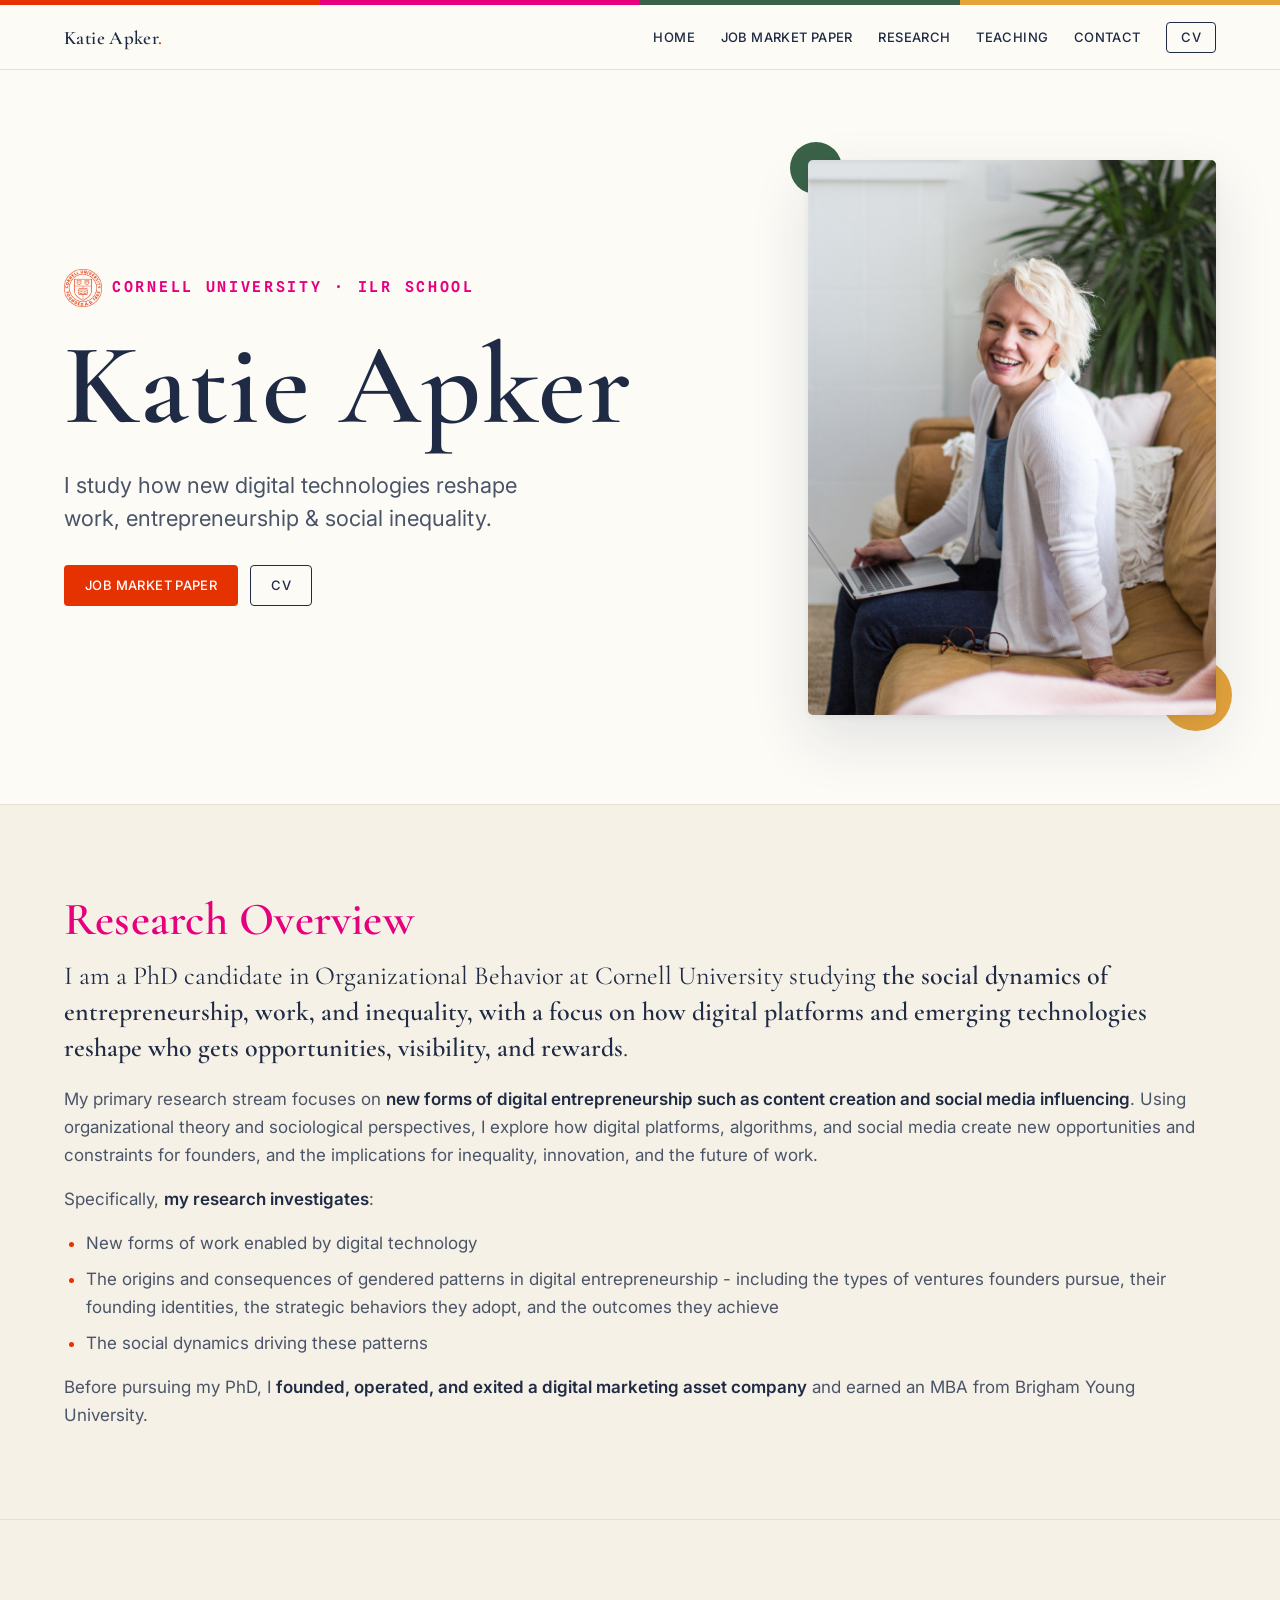
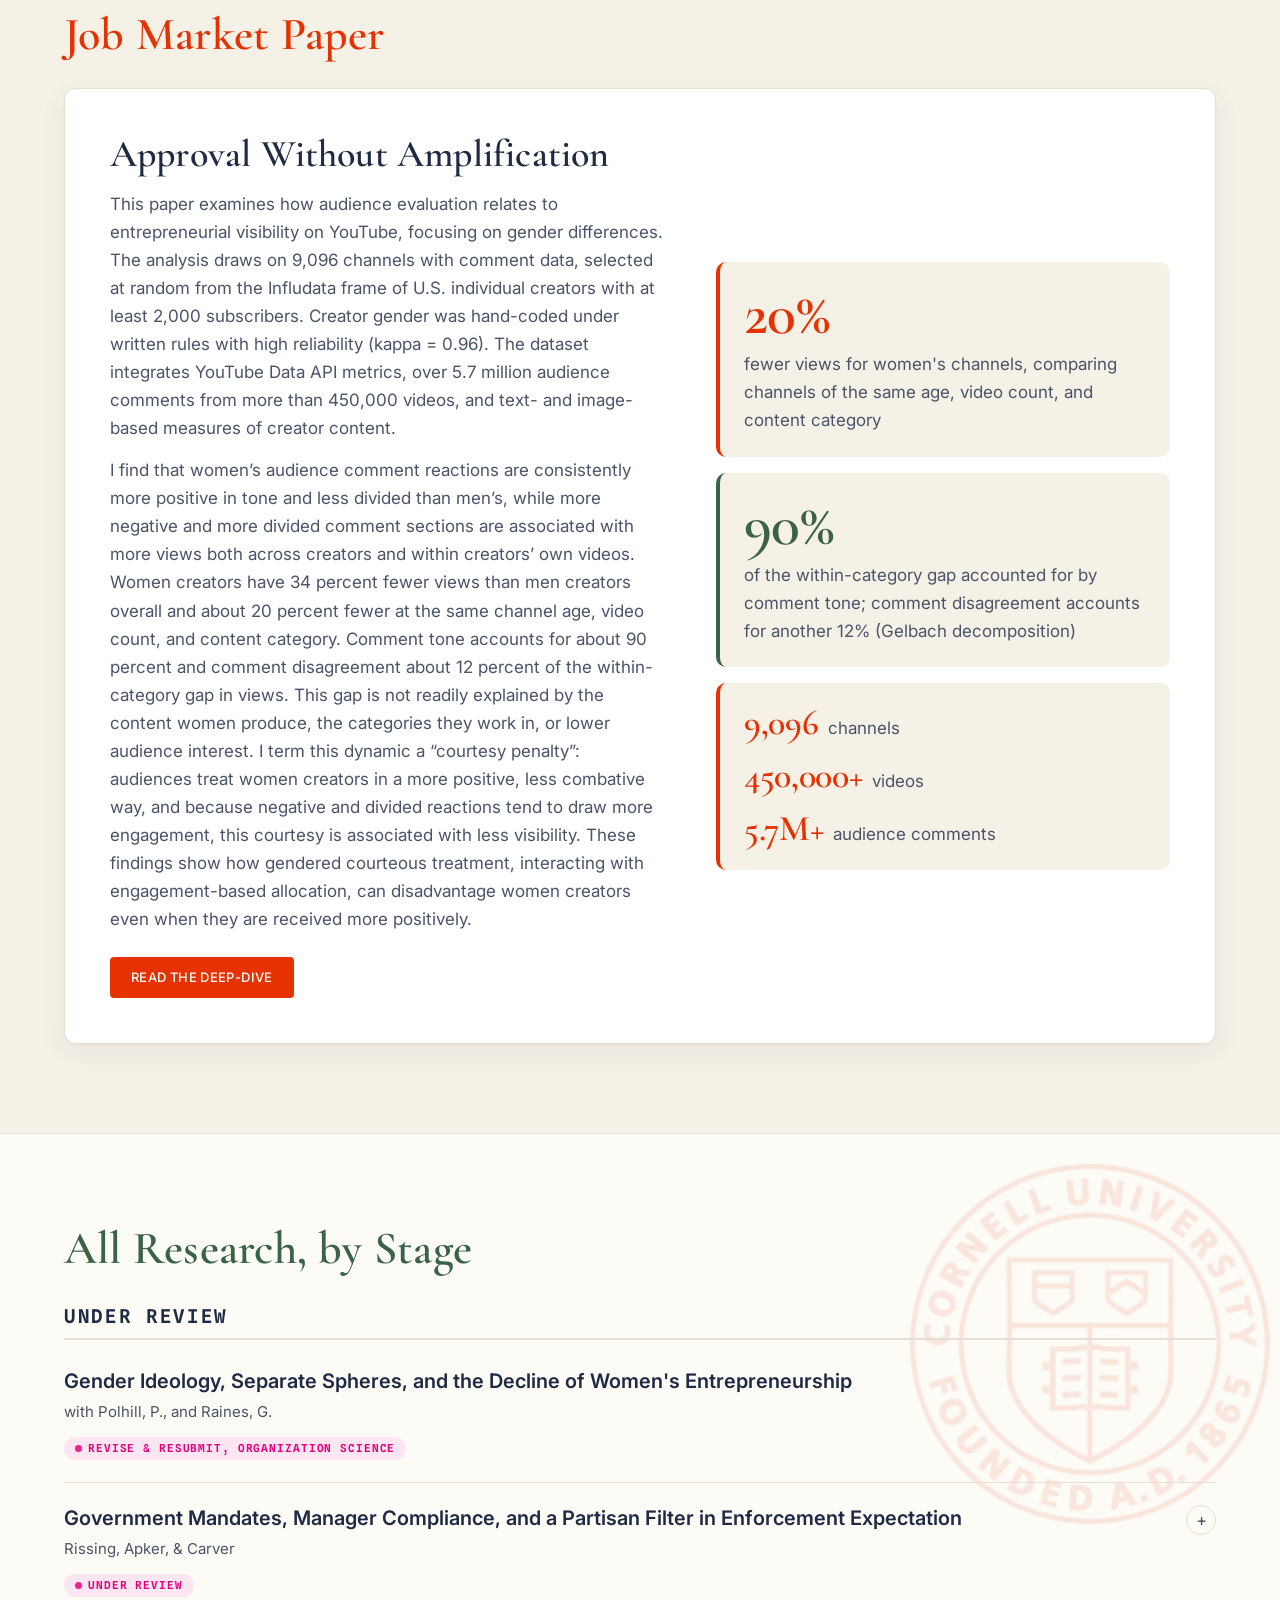
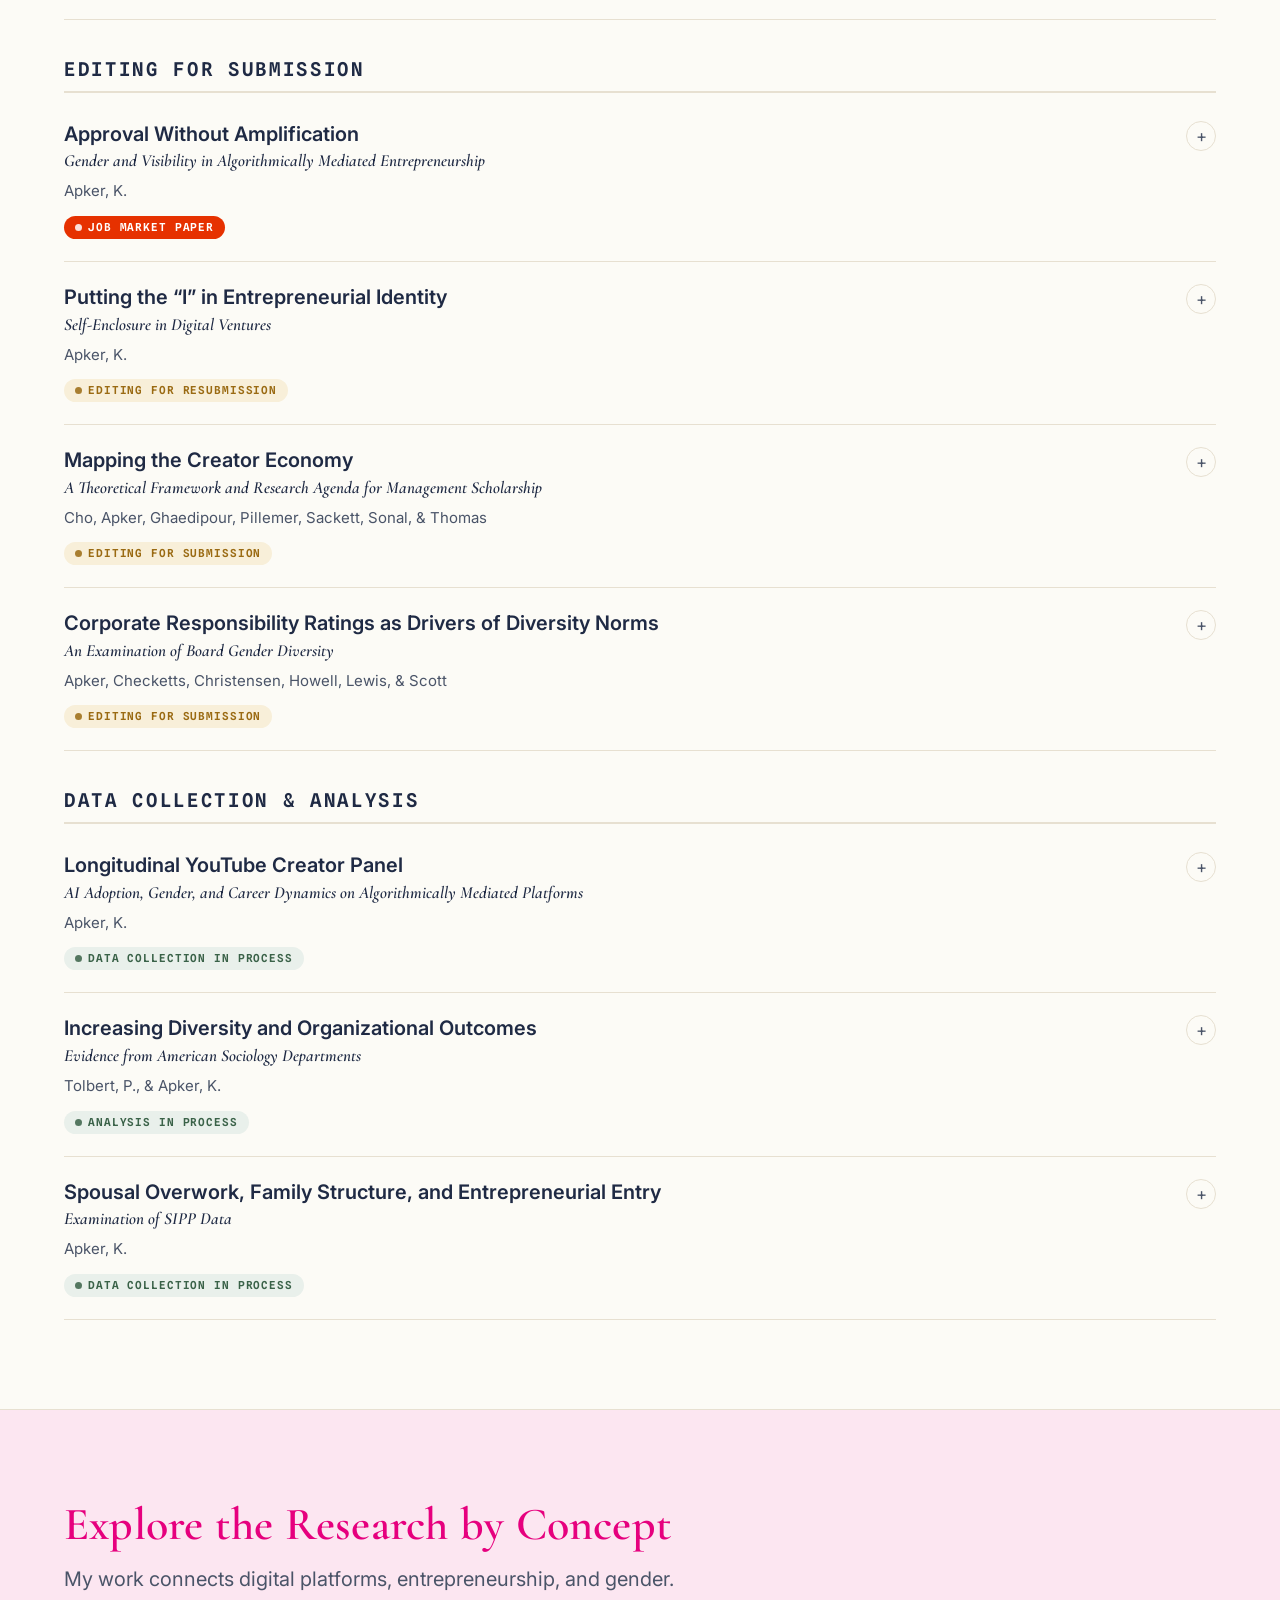
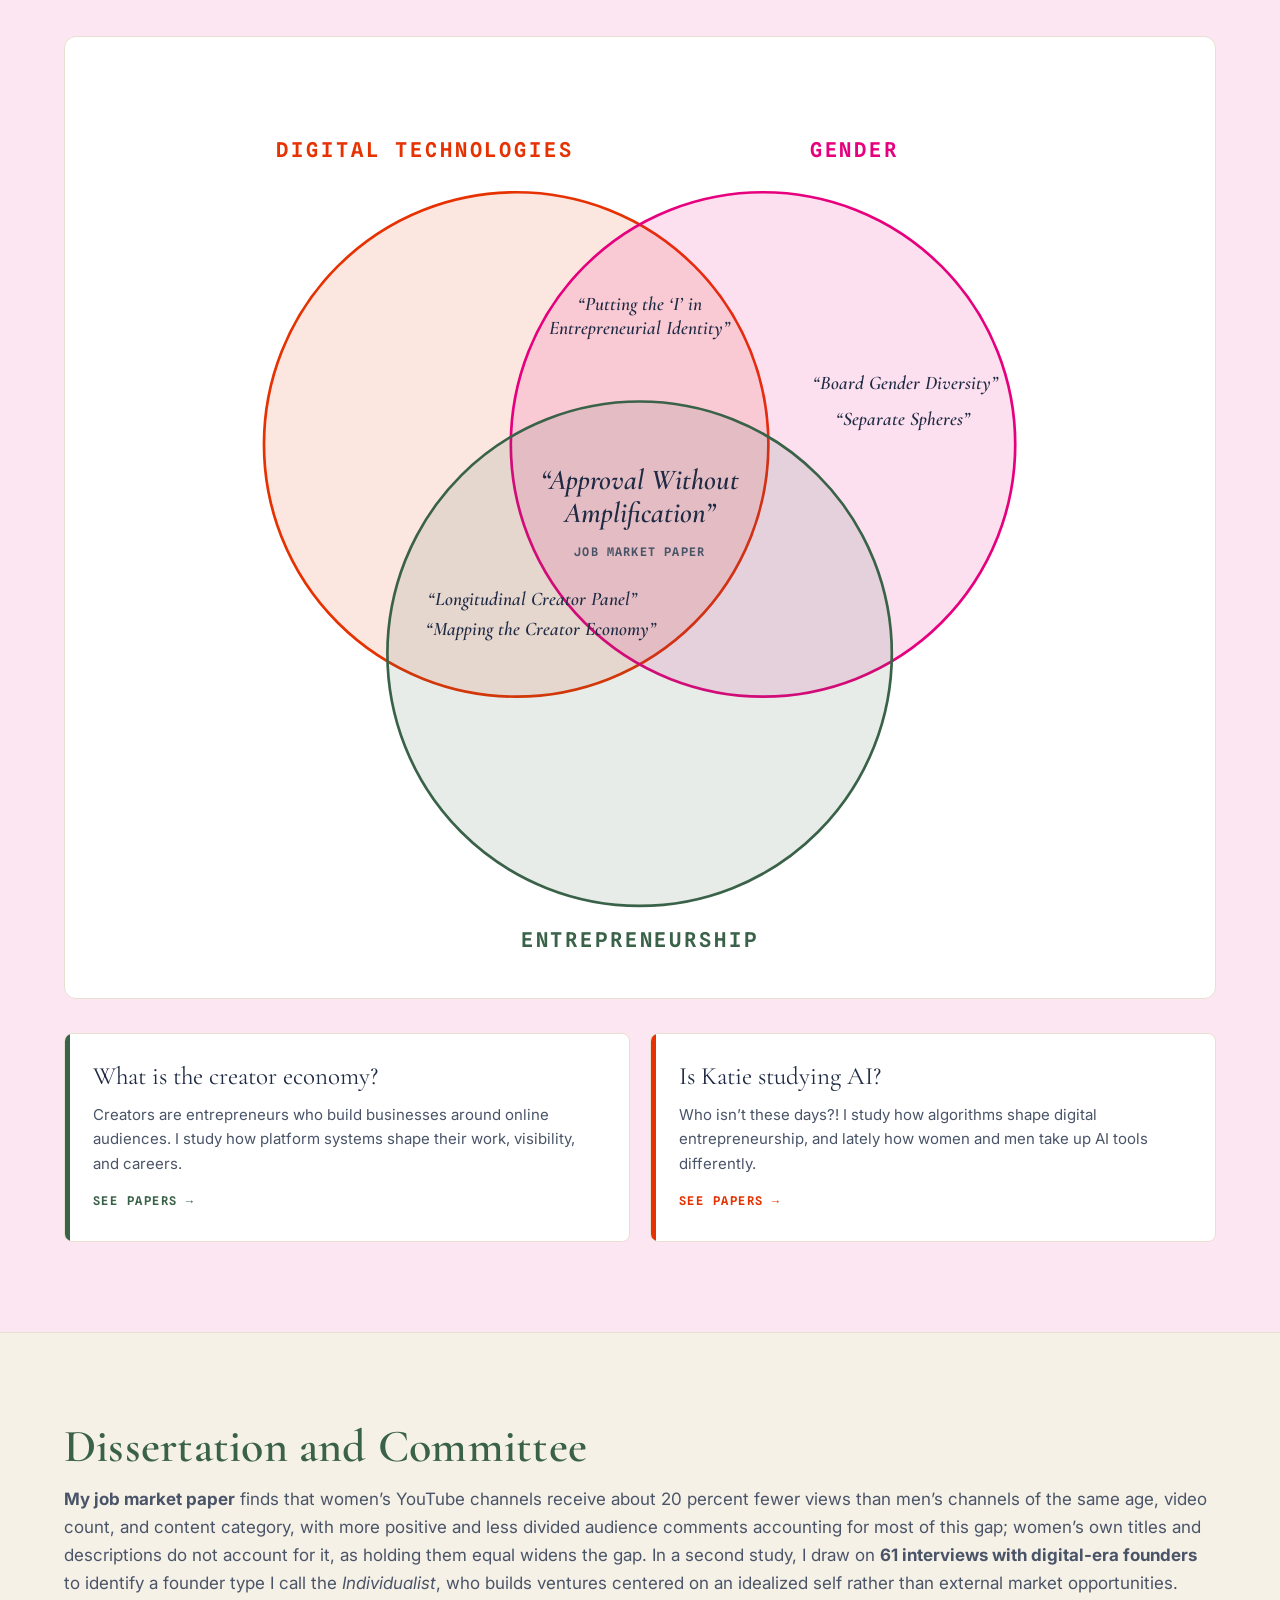
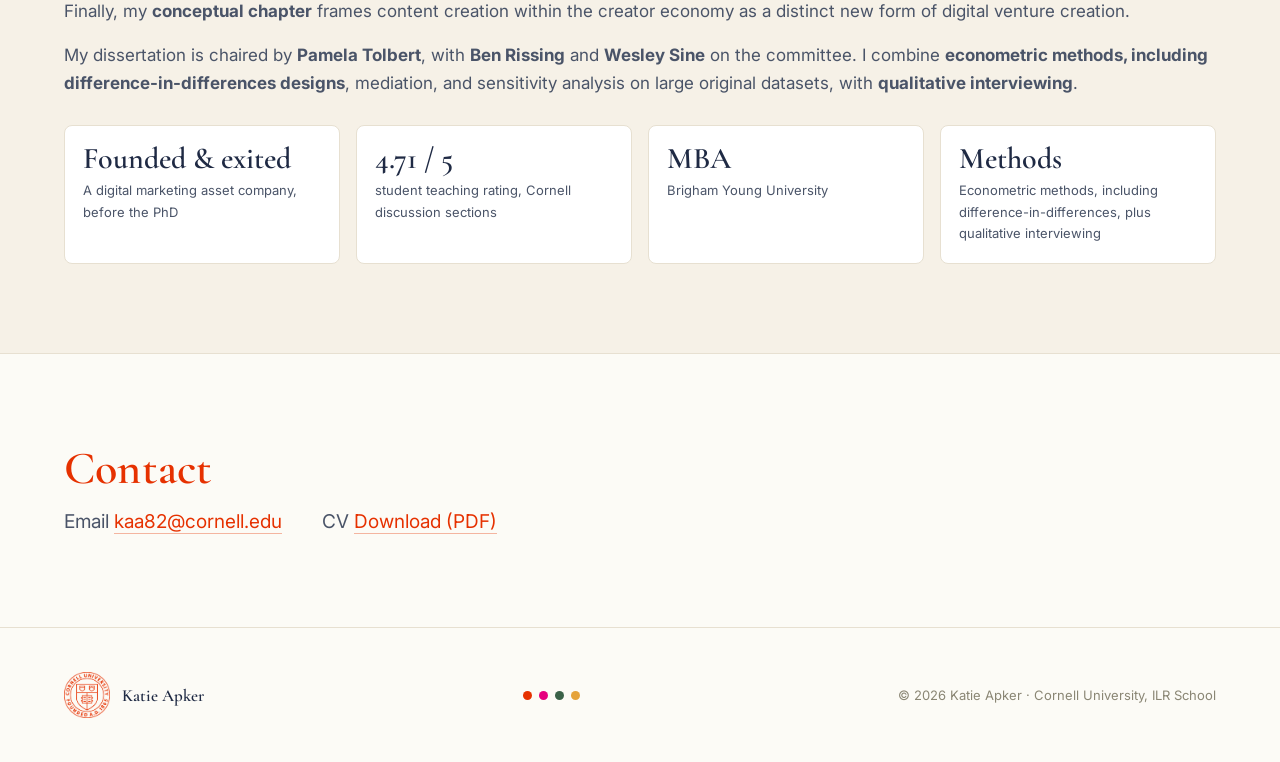
==== commit 46726771: "Separate Spheres author line: with Polhill and Raines Co-Authored-By: Claude Opus 5.5 <noreply@anthr" ====
--- a/index.html
+++ b/index.html
@@ -126,7 +126,7 @@
         <div class="paper-head nolink">
           <div>
             <div class="t">Gender Ideology, Separate Spheres, and the Decline of Women's Entrepreneurship</div>
-            <div class="a">Polhill, P., Raines, G., &amp; Apker, K.</div>
+            <div class="a">with Polhill, P., and Raines, G.</div>
             <div class="meta"><span class="tag review">Revise &amp; resubmit, Organization Science</span></div>
           </div>
         </div>
